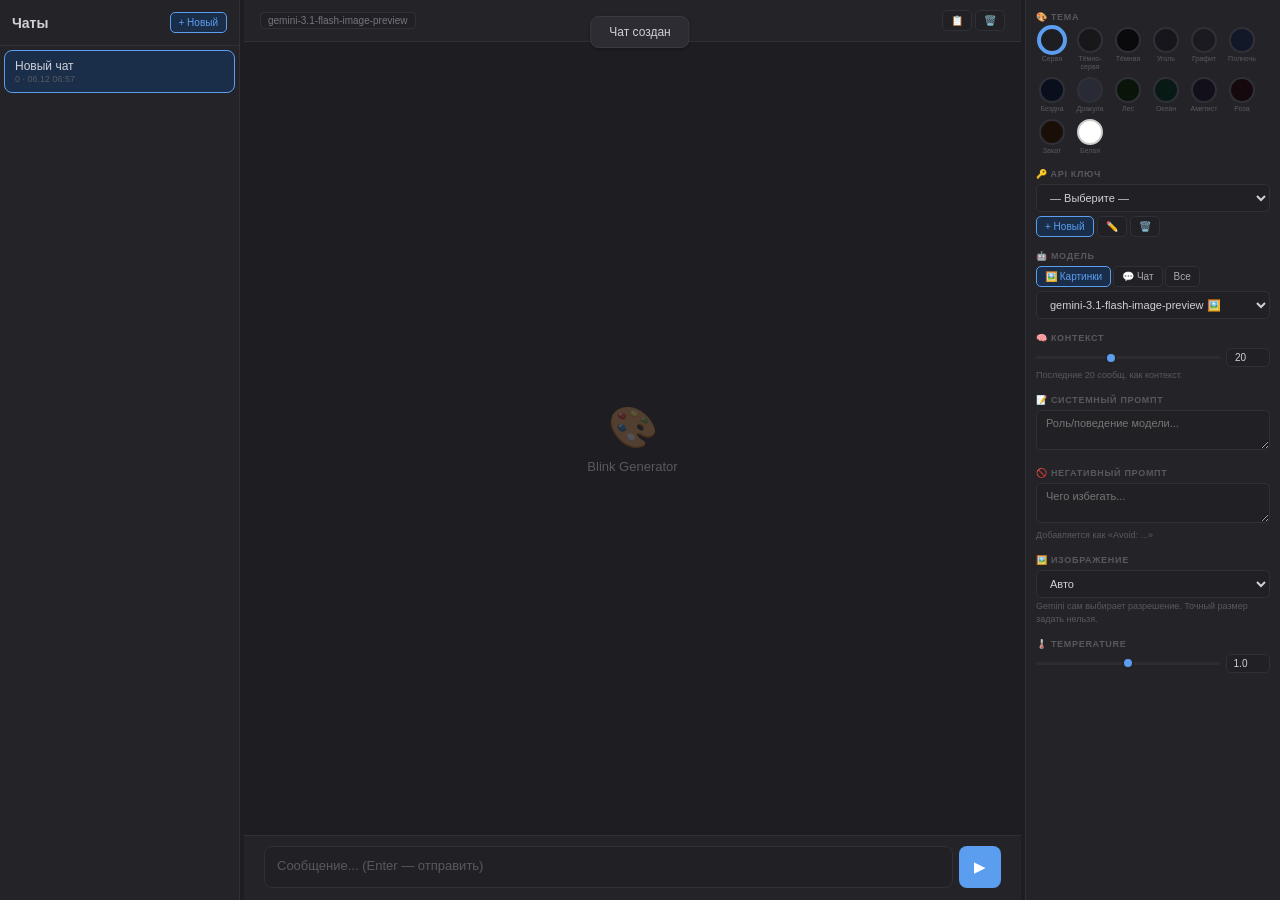
==== blink_image_gen.html @ 5756be8f "add html and bat files" ====
<!DOCTYPE html>
<html lang="ru">

<head>
  <meta charset="UTF-8">
  <title>Blink Generator</title>
  <style>
    /* DEFAULT = Серая (приятная глазу, по умолчанию) */
    :root {
      --bg: #1e1e22;
      --bg1: #242428;
      --bg2: #212125;
      --bg3: #2c2c32;
      --bg4: #38383f;
      --border: #303038;
      --border-l: #3a3a44;
      --text: #d0d0d6;
      --text2: #a8a8b2;
      --text3: #747480;
      --text4: #58585f;
      --accent: #5b9ef0;
      --accent2: #4088e0;
      --accent-d: #1a2e4a;
      --green: #4abe6a;
      --green-d: #142e1e;
      --red: #e85454;
      --red-d: #361212;
      --yellow: #d4a824;
      --yellow-d: #30260c;
      --purple: #9878d0;
      --purple-d: #241838;
      --r: 8px;
      --rl: 12px;
      --sh: 0 1px 3px rgba(0, 0, 0, .3);
    }

    /* Белая */
    [data-theme="white"] {
      --bg: #fff;
      --bg1: #fff;
      --bg2: #fafafa;
      --bg3: #f0f0f0;
      --bg4: #e4e4e4;
      --border: #e8e8e8;
      --border-l: #ddd;
      --text: #111;
      --text2: #333;
      --text3: #777;
      --text4: #aaa;
      --accent: #2563eb;
      --accent2: #1d4ed8;
      --accent-d: #dbeafe;
      --green: #16a34a;
      --green-d: #dcfce7;
      --red: #dc2626;
      --red-d: #fee2e2;
      --yellow: #ca8a04;
      --yellow-d: #fefce8;
      --purple: #7c3aed;
      --purple-d: #f3e8ff;
      --sh: 0 1px 3px rgba(0, 0, 0, .04)
    }

    /* Тёмно-серая */
    [data-theme="dgray"] {
      --bg: #0a0a0b;
      --bg1: #111113;
      --bg2: #18181b;
      --bg3: #222226;
      --bg4: #2c2c32;
      --border: #2a2a30;
      --border-l: #353540;
      --text: #e4e4e7;
      --text2: #b0b0b8;
      --text3: #77778a;
      --text4: #55556a;
      --accent: #3b82f6;
      --accent2: #2563eb;
      --accent-d: #1e3a5f;
      --green: #22c55e;
      --green-d: #14532d;
      --red: #ef4444;
      --red-d: #450a0a;
      --yellow: #eab308;
      --yellow-d: #422006;
      --purple: #a855f7;
      --purple-d: #3b0764;
      --sh: 0 1px 4px rgba(0, 0, 0, .3)
    }

    /* Тёмная */
    [data-theme="dark"] {
      --bg: #050506;
      --bg1: #0a0a0c;
      --bg2: #0f0f12;
      --bg3: #161619;
      --bg4: #1e1e22;
      --border: #1a1a20;
      --border-l: #252530;
      --text: #d4d4d8;
      --text2: #a0a0aa;
      --text3: #6a6a78;
      --text4: #4a4a58;
      --accent: #3b82f6;
      --accent2: #2563eb;
      --accent-d: #172e50;
      --green: #22c55e;
      --green-d: #0f3d20;
      --red: #ef4444;
      --red-d: #3a0808;
      --yellow: #eab308;
      --yellow-d: #352004;
      --purple: #a855f7;
      --purple-d: #2e0a5a;
      --sh: 0 1px 4px rgba(0, 0, 0, .5)
    }

    /* Полночь */
    [data-theme="midnight"] {
      --bg: #070b14;
      --bg1: #0c1120;
      --bg2: #111827;
      --bg3: #1e283a;
      --bg4: #2a3a50;
      --border: #1e2d4a;
      --border-l: #2a3d5a;
      --text: #e2e8f0;
      --text2: #94a3b8;
      --text3: #64748b;
      --text4: #475569;
      --accent: #6366f1;
      --accent2: #4f46e5;
      --accent-d: #1e1b4b;
      --green: #34d399;
      --green-d: #064e3b;
      --red: #f87171;
      --red-d: #450a0a;
      --yellow: #fbbf24;
      --yellow-d: #422006;
      --purple: #a78bfa;
      --purple-d: #2e1065;
      --sh: 0 1px 4px rgba(0, 0, 0, .4)
    }

    /* Бездна */
    [data-theme="abyss"] {
      --bg: #03050a;
      --bg1: #060a14;
      --bg2: #0a0f1e;
      --bg3: #14203a;
      --bg4: #1e3050;
      --border: #152040;
      --border-l: #1e3060;
      --text: #c8d6e5;
      --text2: #8395a7;
      --text3: #576574;
      --text4: #3a4a5c;
      --accent: #0abde3;
      --accent2: #0984b0;
      --accent-d: #0a2940;
      --green: #00d2d3;
      --green-d: #0a2940;
      --red: #ff6b6b;
      --red-d: #3a0a0a;
      --yellow: #feca57;
      --yellow-d: #3a2a06;
      --purple: #48dbfb;
      --purple-d: #0a2030;
      --sh: 0 1px 4px rgba(0, 0, 0, .5)
    }

    /* Дракула */
    [data-theme="dracula"] {
      --bg: #181a26;
      --bg1: #21222c;
      --bg2: #282a36;
      --bg3: #333548;
      --bg4: #44475a;
      --border: #383a4a;
      --border-l: #44475a;
      --text: #f8f8f2;
      --text2: #ccc;
      --text3: #888;
      --text4: #6272a4;
      --accent: #bd93f9;
      --accent2: #a070e0;
      --accent-d: #2a1a4a;
      --green: #50fa7b;
      --green-d: #0a3a1a;
      --red: #ff5555;
      --red-d: #3a0a0a;
      --yellow: #f1fa8c;
      --yellow-d: #3a3a06;
      --purple: #ff79c6;
      --purple-d: #3a0a2a;
      --sh: 0 1px 4px rgba(0, 0, 0, .4)
    }

    /* Уголь */
    [data-theme="coal"] {
      --bg: #101014;
      --bg1: #16161c;
      --bg2: #1c1c24;
      --bg3: #26262f;
      --bg4: #32323e;
      --border: #242430;
      --border-l: #30303e;
      --text: #ddd;
      --text2: #aaa;
      --text3: #777;
      --text4: #555;
      --accent: #60a5fa;
      --accent2: #3b82f6;
      --accent-d: #1a2e50;
      --green: #34d399;
      --green-d: #0a3020;
      --red: #f87171;
      --red-d: #3a0a0a;
      --yellow: #fbbf24;
      --yellow-d: #3a2a06;
      --purple: #c084fc;
      --purple-d: #2a1040;
      --sh: 0 1px 4px rgba(0, 0, 0, .35)
    }

    /* Графит */
    [data-theme="graphite"] {
      --bg: #141418;
      --bg1: #1a1a20;
      --bg2: #222228;
      --bg3: #2c2c34;
      --bg4: #383842;
      --border: #2a2a32;
      --border-l: #363640;
      --text: #e0e0e0;
      --text2: #b0b0b0;
      --text3: #808080;
      --text4: #5a5a5a;
      --accent: #f97316;
      --accent2: #ea580c;
      --accent-d: #3a1a08;
      --green: #22c55e;
      --green-d: #143020;
      --red: #ef4444;
      --red-d: #3a0a0a;
      --yellow: #eab308;
      --yellow-d: #352008;
      --purple: #a855f7;
      --purple-d: #2a1050;
      --sh: 0 1px 4px rgba(0, 0, 0, .35)
    }

    /* Лес */
    [data-theme="forest"] {
      --bg: #060d06;
      --bg1: #0a150a;
      --bg2: #111f11;
      --bg3: #1e351e;
      --bg4: #2a4a2a;
      --border: #1a3a1a;
      --border-l: #2a4a2a;
      --text: #d1fae5;
      --text2: #86efac;
      --text3: #4ade80;
      --text4: #22633a;
      --accent: #22c55e;
      --accent2: #16a34a;
      --accent-d: #052e16;
      --green: #4ade80;
      --green-d: #052e16;
      --red: #fca5a5;
      --red-d: #450a0a;
      --yellow: #fde047;
      --yellow-d: #422006;
      --purple: #86efac;
      --purple-d: #052e16;
      --sh: 0 1px 4px rgba(0, 0, 0, .4)
    }

    /* Роза */
    [data-theme="rose"] {
      --bg: #0d0608;
      --bg1: #15090d;
      --bg2: #1f1015;
      --bg3: #351a28;
      --bg4: #4a2438;
      --border: #3a1a28;
      --border-l: #4a2a38;
      --text: #fce7f3;
      --text2: #f9a8d4;
      --text3: #ec4899;
      --text4: #7a2050;
      --accent: #f43f5e;
      --accent2: #e11d48;
      --accent-d: #4c0519;
      --green: #fb7185;
      --green-d: #4c0519;
      --red: #fca5a5;
      --red-d: #450a0a;
      --yellow: #fde047;
      --yellow-d: #422006;
      --purple: #fda4af;
      --purple-d: #4c0519;
      --sh: 0 1px 4px rgba(0, 0, 0, .4)
    }

    /* Закат */
    [data-theme="sunset"] {
      --bg: #0f0805;
      --bg1: #1a0f08;
      --bg2: #241710;
      --bg3: #3a2518;
      --bg4: #503520;
      --border: #3a2018;
      --border-l: #4a3028;
      --text: #fed7aa;
      --text2: #fdba74;
      --text3: #fb923c;
      --text4: #7c3006;
      --accent: #f97316;
      --accent2: #ea580c;
      --accent-d: #431407;
      --green: #fb923c;
      --green-d: #431407;
      --red: #fca5a5;
      --red-d: #450a0a;
      --yellow: #fde047;
      --yellow-d: #422006;
      --purple: #fdba74;
      --purple-d: #431407;
      --sh: 0 1px 4px rgba(0, 0, 0, .4)
    }

    /* Океан */
    [data-theme="ocean"] {
      --bg: #04100e;
      --bg1: #081a16;
      --bg2: #0e2420;
      --bg3: #18382e;
      --bg4: #224a3e;
      --border: #1a3a2e;
      --border-l: #2a4a3e;
      --text: #ccfbf1;
      --text2: #5eead4;
      --text3: #2dd4bf;
      --text4: #156a5a;
      --accent: #14b8a6;
      --accent2: #0d9488;
      --accent-d: #052e28;
      --green: #2dd4bf;
      --green-d: #052e28;
      --red: #fca5a5;
      --red-d: #450a0a;
      --yellow: #fde047;
      --yellow-d: #422006;
      --purple: #5eead4;
      --purple-d: #052e28;
      --sh: 0 1px 4px rgba(0, 0, 0, .4)
    }

    /* Аметист */
    [data-theme="amethyst"] {
      --bg: #0c0812;
      --bg1: #120e1a;
      --bg2: #1a1424;
      --bg3: #281e38;
      --bg4: #362a4a;
      --border: #241a36;
      --border-l: #342a46;
      --text: #ede9fe;
      --text2: #c4b5fd;
      --text3: #a78bfa;
      --text4: #5a3d8a;
      --accent: #8b5cf6;
      --accent2: #7c3aed;
      --accent-d: #1e0a40;
      --green: #a78bfa;
      --green-d: #1e0a40;
      --red: #fca5a5;
      --red-d: #450a0a;
      --yellow: #fde047;
      --yellow-d: #422006;
      --purple: #c084fc;
      --purple-d: #2a1050;
      --sh: 0 1px 4px rgba(0, 0, 0, .4)
    }

    * {
      box-sizing: border-box;
      margin: 0;
      padding: 0
    }

    body {
      font-family: 'Segoe UI', -apple-system, sans-serif;
      background: var(--bg);
      color: var(--text);
      height: 100vh;
      overflow: hidden;
      transition: background .3s, color .3s
    }

    ::-webkit-scrollbar {
      width: 5px
    }

    ::-webkit-scrollbar-track {
      background: transparent
    }

    ::-webkit-scrollbar-thumb {
      background: var(--bg4);
      border-radius: 3px
    }

    .layout {
      display: flex;
      height: 100vh
    }

    .lp {
      width: 240px;
      min-width: 160px;
      max-width: 400px;
      background: var(--bg1);
      border-right: 1px solid var(--border);
      display: flex;
      flex-direction: column;
      transition: background .3s
    }

    .rp {
      width: 255px;
      min-width: 180px;
      max-width: 400px;
      background: var(--bg1);
      border-left: 1px solid var(--border);
      display: flex;
      flex-direction: column;
      overflow: hidden;
      transition: background .3s
    }

    .rz {
      width: 4px;
      cursor: col-resize;
      background: transparent;
      transition: background .2s;
      flex-shrink: 0;
      z-index: 10
    }

    .rz:hover,
    .rz.act {
      background: var(--accent)
    }

    .lp-h {
      padding: 12px;
      border-bottom: 1px solid var(--border);
      display: flex;
      align-items: center;
      justify-content: space-between
    }

    .lp-h h2 {
      font-size: 14px;
      font-weight: 600
    }

    .cl {
      flex: 1;
      overflow-y: auto;
      padding: 4px
    }

    .ci {
      padding: 8px 10px;
      border-radius: var(--r);
      cursor: pointer;
      margin-bottom: 1px;
      display: flex;
      align-items: center;
      justify-content: space-between;
      gap: 4px;
      border: 1px solid transparent;
      transition: all .12s
    }

    .ci:hover {
      background: var(--bg3)
    }

    .ci.act {
      background: var(--accent-d);
      border-color: var(--accent)
    }

    .ci-i {
      flex: 1;
      min-width: 0
    }

    .ci-n {
      font-size: 12px;
      white-space: nowrap;
      overflow: hidden;
      text-overflow: ellipsis
    }

    .ci-m {
      font-size: 9px;
      color: var(--text4);
      margin-top: 1px
    }

    .ci-a {
      display: flex;
      gap: 1px;
      opacity: 0;
      transition: opacity .12s
    }

    .ci:hover .ci-a {
      opacity: 1
    }

    .cib {
      background: none;
      border: none;
      color: var(--text4);
      cursor: pointer;
      font-size: 11px;
      padding: 2px 3px;
      border-radius: 3px
    }

    .cib:hover {
      color: var(--text)
    }

    .cib.dng:hover {
      color: var(--red)
    }

    .ctr {
      flex: 1;
      display: flex;
      flex-direction: column;
      min-width: 0
    }

    .ch {
      padding: 8px 16px;
      border-bottom: 1px solid var(--border);
      background: var(--bg1);
      display: flex;
      align-items: center;
      justify-content: space-between;
      min-height: 42px;
      gap: 6px;
      transition: background .3s
    }

    .ch-l {
      display: flex;
      align-items: center;
      gap: 8px;
      min-width: 0
    }

    .bdg {
      font-size: 10px;
      color: var(--text3);
      background: var(--bg2);
      border: 1px solid var(--border);
      padding: 2px 7px;
      border-radius: 4px;
      white-space: nowrap;
      overflow: hidden;
      text-overflow: ellipsis;
      max-width: 180px
    }

    .cnt {
      font-size: 10px;
      color: var(--text4)
    }

    .mob {
      display: none;
      background: none;
      border: 1px solid var(--border);
      border-radius: 6px;
      color: var(--text3);
      padding: 3px 7px;
      cursor: pointer;
      font-size: 13px
    }

    .mob:hover {
      color: var(--text)
    }

    .msgs {
      flex: 1;
      overflow-y: auto;
      padding: 16px 20px;
      display: flex;
      flex-direction: column;
      gap: 10px;
      scroll-behavior: smooth
    }

    .empty {
      flex: 1;
      display: flex;
      flex-direction: column;
      align-items: center;
      justify-content: center;
      color: var(--text4);
      gap: 8px
    }

    .empty-i {
      font-size: 40px;
      opacity: .25
    }

    .empty-t {
      font-size: 13px
    }

    .m {
      border-radius: var(--rl);
      padding: 12px 14px;
      max-width: 88%;
      position: relative;
      animation: fi .2s;
      box-shadow: var(--sh)
    }

    @keyframes fi {
      from {
        opacity: 0;
        transform: translateY(4px)
      }

      to {
        opacity: 1
      }
    }

    .m-u {
      background: var(--accent-d);
      border: 1px solid color-mix(in srgb, var(--accent) 25%, transparent);
      align-self: flex-end
    }

    .m-b {
      background: var(--bg1);
      border: 1px solid var(--border);
      align-self: flex-start
    }

    .m-e {
      background: var(--red-d);
      border: 1px solid color-mix(in srgb, var(--red) 20%, transparent);
      align-self: flex-start
    }

    .mt {
      display: flex;
      align-items: center;
      justify-content: space-between;
      margin-bottom: 5px;
      gap: 6px
    }

    .ml {
      font-size: 10px;
      font-weight: 700;
      text-transform: uppercase;
      letter-spacing: .4px
    }

    .m-u .ml {
      color: var(--accent)
    }

    .m-b .ml {
      color: var(--green)
    }

    .m-e .ml {
      color: var(--red)
    }

    .mmtag {
      font-weight: 400;
      text-transform: none;
      letter-spacing: 0;
      color: var(--text4);
      font-size: 9px;
      margin-left: 4px
    }

    .mm {
      display: flex;
      align-items: center;
      gap: 3px
    }

    .mti {
      font-size: 9px;
      color: var(--text4)
    }

    .macts {
      display: flex;
      gap: 1px;
      opacity: 0;
      transition: opacity .12s
    }

    .m:hover .macts {
      opacity: 1
    }

    .ma {
      background: none;
      border: 1px solid transparent;
      border-radius: 4px;
      color: var(--text4);
      font-size: 10px;
      padding: 2px 4px;
      cursor: pointer;
      transition: all .1s;
      line-height: 1
    }

    .ma:hover {
      color: var(--text2);
      border-color: var(--border);
      background: var(--bg3)
    }

    .ma.dng:hover {
      color: var(--red);
      background: var(--red-d)
    }

    .mtx {
      font-size: 13px;
      line-height: 1.65;
      white-space: pre-wrap;
      word-break: break-word
    }

    .m-e .etx {
      color: var(--red);
      font-size: 12px;
      white-space: pre-wrap;
      word-break: break-word;
      opacity: .85
    }

    .m img.gi {
      max-width: 100%;
      border-radius: var(--r);
      border: 1px solid var(--border);
      margin-top: 6px;
      display: block;
      cursor: zoom-in;
      transition: border-color .15s
    }

    .m img.gi:hover {
      border-color: var(--accent)
    }

    .info {
      font-size: 9px;
      color: var(--text4);
      margin-top: 2px
    }

    .dlr {
      display: flex;
      gap: 3px;
      margin-top: 6px;
      flex-wrap: wrap
    }

    .rsn {
      background: var(--purple-d);
      border: 1px solid color-mix(in srgb, var(--purple) 20%, transparent);
      border-radius: 6px;
      padding: 7px 9px;
      margin-top: 6px
    }

    .rsn summary {
      color: var(--purple);
      font-size: 10px;
      cursor: pointer;
      font-weight: 500
    }

    .rsn .rtx {
      color: var(--text2);
      font-size: 10px;
      margin-top: 5px;
      white-space: pre-wrap;
      word-break: break-word;
      line-height: 1.5;
      max-height: 180px;
      overflow-y: auto
    }

    .usg {
      font-size: 9px;
      color: var(--text4);
      margin-top: 4px
    }

    .rwb {
      margin-top: 5px
    }

    .rwb summary {
      color: var(--text4);
      font-size: 9px;
      cursor: pointer
    }

    .rwb .rw {
      font-size: 9px;
      color: var(--text4);
      background: var(--bg);
      border: 1px solid var(--border);
      border-radius: 4px;
      padding: 5px;
      white-space: pre-wrap;
      word-break: break-all;
      max-height: 160px;
      overflow-y: auto;
      margin-top: 2px
    }

    .swn {
      display: inline-flex;
      align-items: center;
      gap: 3px;
      margin-top: 6px;
      background: var(--bg2);
      border: 1px solid var(--border);
      border-radius: 6px;
      padding: 3px 5px
    }

    .swn button {
      background: none;
      border: 1px solid var(--border);
      border-radius: 4px;
      color: var(--text3);
      font-size: 12px;
      padding: 1px 6px;
      cursor: pointer;
      line-height: 1.2
    }

    .swn button:hover {
      color: var(--text);
      background: var(--bg3)
    }

    .swn button:disabled {
      opacity: .25;
      cursor: default
    }

    .swn span {
      font-size: 10px;
      color: var(--text3);
      min-width: 28px;
      text-align: center
    }

    .gi-ind {
      color: var(--text4);
      font-size: 12px;
      padding: 10px;
      display: flex;
      align-items: center;
      gap: 6px
    }

    .cinp {
      border-top: 1px solid var(--border);
      padding: 10px 20px 12px;
      background: var(--bg1);
      transition: background .3s
    }

    .inr {
      display: flex;
      gap: 6px;
      align-items: flex-end
    }

    .inr textarea {
      flex: 1;
      background: var(--bg2);
      border: 1px solid var(--border);
      border-radius: var(--r);
      color: var(--text);
      font-size: 13px;
      padding: 9px 12px;
      outline: none;
      resize: none;
      min-height: 42px;
      max-height: 180px;
      font-family: inherit;
      line-height: 1.5;
      transition: border-color .2s
    }

    .inr textarea:focus {
      border-color: var(--accent)
    }

    .inr textarea::placeholder {
      color: var(--text4)
    }

    .sbtn {
      border: none;
      border-radius: var(--r);
      color: #fff;
      font-size: 15px;
      padding: 9px 13px;
      cursor: pointer;
      height: 42px;
      display: flex;
      align-items: center;
      justify-content: center;
      min-width: 42px;
      transition: background .15s
    }

    .sbtn.go {
      background: var(--accent)
    }

    .sbtn.go:hover {
      background: var(--accent2)
    }

    .sbtn.stp {
      background: var(--red)
    }

    .sbtn.stp:hover {
      background: #c62828
    }

    .sbtn:disabled {
      opacity: .3;
      cursor: default
    }

    .rps {
      flex: 1;
      overflow-y: auto;
      padding: 12px 10px;
      display: flex;
      flex-direction: column;
      gap: 14px
    }

    .ss {}

    .ss>.sl {
      font-size: 9px;
      font-weight: 700;
      color: var(--text4);
      text-transform: uppercase;
      letter-spacing: .7px;
      margin-bottom: 5px
    }

    .si,
    .ssel,
    .sta {
      width: 100%;
      background: var(--bg2);
      border: 1px solid var(--border);
      border-radius: 5px;
      color: var(--text);
      font-size: 11px;
      padding: 6px 9px;
      outline: none;
      font-family: inherit;
      transition: border-color .2s
    }

    .si:focus,
    .ssel:focus,
    .sta:focus {
      border-color: var(--accent)
    }

    .ssel {
      cursor: pointer
    }

    .sta {
      resize: vertical;
      min-height: 40px
    }

    .sr {
      display: flex;
      gap: 3px;
      align-items: center;
      margin-top: 4px
    }

    .sb {
      background: var(--bg2);
      border: 1px solid var(--border);
      border-radius: 5px;
      color: var(--text2);
      font-size: 10px;
      padding: 4px 8px;
      cursor: pointer;
      transition: all .12s;
      white-space: nowrap
    }

    .sb:hover {
      background: var(--bg3);
      color: var(--text)
    }

    .sba {
      background: var(--accent-d);
      border-color: var(--accent);
      color: var(--accent)
    }

    .sba:hover {
      opacity: .85
    }

    .sbd {
      color: var(--red)
    }

    .sbd:hover {
      background: var(--red-d)
    }

    .ke {
      background: var(--bg);
      border: 1px solid var(--border);
      border-radius: 5px;
      padding: 7px;
      margin-top: 5px
    }

    .ke .si {
      margin-bottom: 4px
    }

    .slr {
      display: flex;
      align-items: center;
      gap: 6px;
      margin-top: 3px
    }

    .slr input[type=range] {
      flex: 1;
      -webkit-appearance: none;
      height: 3px;
      background: var(--bg3);
      border-radius: 2px;
      outline: none
    }

    .slr input[type=range]::-webkit-slider-thumb {
      -webkit-appearance: none;
      width: 12px;
      height: 12px;
      background: var(--accent);
      border-radius: 50%;
      cursor: pointer;
      border: 2px solid var(--bg1)
    }

    .sli {
      width: 44px;
      font-size: 10px;
      text-align: center;
      padding: 3px 2px
    }

    .hn {
      font-size: 9px;
      color: var(--text4);
      margin-top: 2px;
      line-height: 1.35
    }

    .wb {
      font-size: 9px;
      color: var(--yellow);
      background: var(--yellow-d);
      border: 1px solid color-mix(in srgb, var(--yellow) 30%, transparent);
      border-radius: 4px;
      padding: 4px 7px;
      margin-top: 4px;
      line-height: 1.3
    }

    .thr {
      display: flex;
      flex-wrap: wrap;
      gap: 6px
    }

    .th-item {
      display: flex;
      flex-direction: column;
      align-items: center;
      width: 32px
    }

    .thp {
      width: 26px;
      height: 26px;
      border-radius: 50%;
      border: 2px solid var(--border);
      cursor: pointer;
      transition: all .15s
    }

    .thp:hover {
      transform: scale(1.15)
    }

    .thp.act {
      border-color: var(--accent);
      box-shadow: 0 0 0 2px var(--accent)
    }

    .thn {
      font-size: 7px;
      color: var(--text4);
      text-align: center;
      margin-top: 2px;
      line-height: 1.15;
      width: 100%;
      overflow: hidden
    }

    .spn {
      display: inline-block;
      width: 12px;
      height: 12px;
      border: 2px solid var(--border);
      border-top-color: var(--text3);
      border-radius: 50%;
      animation: sp .6s linear infinite
    }

    @keyframes sp {
      to {
        transform: rotate(360deg)
      }
    }

    .tst {
      position: fixed;
      top: 16px;
      left: 50%;
      transform: translateX(-50%) translateY(-8px);
      background: var(--bg3);
      color: var(--text);
      padding: 8px 18px;
      border-radius: var(--r);
      font-size: 12px;
      border: 1px solid var(--border-l);
      opacity: 0;
      transition: all .25s;
      pointer-events: none;
      z-index: 9999;
      box-shadow: var(--sh)
    }

    .tst.show {
      opacity: 1;
      transform: translateX(-50%) translateY(0)
    }

    .ov {
      display: none;
      position: fixed;
      inset: 0;
      background: rgba(0, 0, 0, .95);
      z-index: 1000;
      justify-content: center;
      align-items: center;
      cursor: zoom-out;
      padding: 16px
    }

    .ov.act {
      display: flex
    }

    .ov img {
      max-width: 95%;
      max-height: 95%;
      border-radius: 6px;
      object-fit: contain
    }

    .ubar {
      position: fixed;
      top: 60px;
      left: 50%;
      transform: translateX(-50%);
      background: var(--bg3);
      border: 1px solid var(--border-l);
      color: var(--text);
      padding: 8px 16px;
      border-radius: var(--r);
      font-size: 12px;
      display: flex;
      align-items: center;
      gap: 10px;
      z-index: 900;
      box-shadow: 0 4px 16px rgba(0, 0, 0, .15);
      animation: fi .2s
    }

    .ubar button {
      background: var(--accent);
      border: none;
      border-radius: 5px;
      color: #fff;
      padding: 4px 12px;
      cursor: pointer;
      font-size: 11px
    }

    .ubar .ubx {
      background: none;
      border: none;
      color: var(--text3);
      cursor: pointer;
      font-size: 14px;
      padding: 2px 4px
    }

    .pbd {
      display: none;
      position: fixed;
      inset: 0;
      background: rgba(0, 0, 0, .5);
      z-index: 99
    }

    .pbd.show {
      display: block
    }

    @media(max-width:950px) {

      .lp,
      .rp {
        position: fixed;
        top: 0;
        bottom: 0;
        z-index: 100;
        transition: transform .22s
      }

      .lp {
        left: 0;
        transform: translateX(-100%)
      }

      .lp.open {
        transform: translateX(0)
      }

      .rp {
        right: 0;
        transform: translateX(100%)
      }

      .rp.open {
        transform: translateX(0)
      }

      .mob {
        display: block
      }

      .rz {
        display: none
      }
    }
  </style>
</head>

<body>
  <div class="layout" id="layout">
    <div class="lp" id="lp">
      <div class="lp-h">
        <h2>Чаты</h2><button class="sb sba" onclick="newChat()">+ Новый</button>
      </div>
      <div class="cl" id="cl"></div>
    </div>
    <div class="rz" id="resL"></div>
    <div class="ctr">
      <div class="ch">
        <div class="ch-l"><button class="mob" onclick="togL()">☰</button><span class="bdg" id="hM">—</span><span
            class="cnt" id="hC"></span></div>
        <div style="display:flex;gap:3px"><button class="sb" onclick="expChat()" title="Экспорт">📋</button><button
            class="sb sbd" onclick="clrChat()" title="Очистить">🗑️</button><button class="mob"
            onclick="togR()">⚙️</button></div>
      </div>
      <div class="msgs" id="msgs">
        <div class="empty" id="emS">
          <div class="empty-i">🎨</div>
          <div class="empty-t">Blink Generator</div>
        </div>
      </div>
      <div class="cinp">
        <div class="inr"><textarea id="pr" placeholder="Сообщение... (Enter — отправить)" rows="1"></textarea><button
            class="sbtn go" id="sBtn" onclick="onSend()">▶</button></div>
      </div>
    </div>
    <div class="rz" id="resR"></div>
    <div class="rp" id="rp">
      <div class="rps">
        <div class="ss">
          <div class="sl">🎨 Тема</div>
          <div class="thr" id="thR"></div>
        </div>
        <div class="ss">
          <div class="sl">🔑 API Ключ</div><select class="ssel" id="kS" onchange="onKS()">
            <option value="">— Выберите —</option>
          </select>
          <div class="sr"><button class="sb sba" onclick="newKE()">+ Новый</button><button class="sb"
              onclick="edK()">✏️</button><button class="sb sbd" onclick="delK()">🗑️</button></div>
          <div id="kE" style="display:none" class="ke"><input class="si" type="text" id="kN"
              placeholder="Название" /><input class="si" type="password" id="kV" placeholder="API ключ" />
            <div class="sr" style="justify-content:flex-end"><button class="sb" onclick="togKV()">👁️</button><button
                class="sb" onclick="canKE()">✕</button><button class="sb sba" onclick="savK()" id="kSB">OK</button>
            </div>
          </div>
        </div>
        <div class="ss">
          <div class="sl">🤖 Модель</div>
          <div style="display:flex;gap:2px;margin-bottom:4px;flex-wrap:wrap" id="mC"></div><select class="ssel" id="mS"
            onchange="onMS()"></select>
          <div class="wb" id="mW" style="display:none"></div>
        </div>
        <div class="ss">
          <div class="sl">🧠 Контекст</div>
          <div class="slr"><input type="range" id="cR" min="0" max="50" value="20" oninput="onCR()"><input
              class="si sli" type="number" id="cI" value="20" min="0" max="999" oninput="onCI()"></div>
          <div class="hn" id="cH">Последние 20 сообщений.</div>
        </div>
        <div class="ss">
          <div class="sl">📝 Системный промпт</div><textarea class="sta" id="sP" placeholder="Роль/поведение модели..."
            rows="2" oninput="svD()"></textarea>
        </div>
        <div class="ss">
          <div class="sl">🚫 Негативный промпт</div><textarea class="sta" id="nP" placeholder="Чего избегать..."
            rows="2" oninput="svD()"></textarea>
          <div class="hn">Добавляется как «Avoid: ...»</div>
        </div>
        <div class="ss" id="iSS">
          <div class="sl">🖼️ Изображение</div><select class="ssel" id="aR" onchange="svD()">
            <option value="">Авто</option>
            <option value="1:1">1:1 Квадрат</option>
            <option value="16:9">16:9 Широкий</option>
            <option value="9:16">9:16 Портрет</option>
            <option value="4:3">4:3</option>
            <option value="3:4">3:4</option>
          </select>
          <div class="hn">Gemini сам выбирает разрешение. Точный размер задать нельзя.</div>
        </div>
        <div class="ss">
          <div class="sl">🌡️ Temperature</div>
          <div class="slr"><input type="range" id="tR" min="0" max="200" value="100" oninput="onTR()"><input
              class="si sli" type="number" id="tI" value="1.0" min="0" max="2" step="0.1" oninput="onTI()"></div>
        </div>
      </div>
    </div>
  </div>
  <div class="pbd" id="pbd" onclick="clP()"></div>
  <div class="ov" id="ov" onclick="clOv()"><img id="ovI" src="" /></div>
  <div class="tst" id="tst"></div>
  <div id="uC"></div>

  <script>
    const DB = 'BlinkDB2'; let idb = null;
    function odb() { return new Promise((r, j) => { const q = indexedDB.open(DB, 1); q.onupgradeneeded = e => e.target.result.createObjectStore('img'); q.onsuccess = e => { idb = e.target.result; r() }; q.onerror = j }) }
    function iput(k, v) { return new Promise(r => { const t = idb.transaction('img', 'readwrite'); t.objectStore('img').put(v, k); t.oncomplete = r }) }
    function iget(k) { return new Promise(r => { const t = idb.transaction('img', 'readonly'); const q = t.objectStore('img').get(k); q.onsuccess = () => r(q.result) }) }
    function ik() { return 'i' + Date.now() + '_' + Math.random().toString(36).slice(2, 6) }
    async function sImg(d) { const k = ik(); await iput(k, d); return k }
    async function lImg(k) { if (!k) return null; if (k.startsWith('data:') || k.startsWith('http')) return k; return await iget(k) }

    const AM = ['google/gemini-2.5-flash-image', 'google/gemini-3-pro-image', 'google/gemini-3.1-flash-image-preview', 'google/gemini-2.0-flash', 'google/gemini-2.0-flash-lite', 'google/gemini-2.5-flash', 'google/gemini-2.5-flash-lite', 'google/gemini-2.5-pro', 'google/gemini-3-flash', 'google/gemini-3-pro-preview', 'google/gemini-3.1-flash-lite-preview', 'google/gemini-3.1-pro-preview', 'anthropic/claude-3-haiku', 'anthropic/claude-3-opus', 'anthropic/claude-3.5-haiku', 'anthropic/claude-3.5-sonnet', 'anthropic/claude-3.5-sonnet-20240620', 'anthropic/claude-3.7-sonnet', 'anthropic/claude-haiku-4.5', 'anthropic/claude-opus-4', 'anthropic/claude-opus-4.1', 'anthropic/claude-opus-4.5', 'anthropic/claude-opus-4.6', 'anthropic/claude-sonnet-4', 'anthropic/claude-sonnet-4.5', 'anthropic/claude-sonnet-4.6', 'openai/gpt-3.5-turbo', 'openai/gpt-4-turbo', 'openai/gpt-4.1', 'openai/gpt-4.1-mini', 'openai/gpt-4.1-nano', 'openai/gpt-4o', 'openai/gpt-4o-mini', 'openai/gpt-5', 'openai/gpt-5-chat', 'openai/gpt-5-mini', 'openai/gpt-5-nano', 'openai/gpt-5-pro', 'openai/gpt-5.1-instant', 'openai/gpt-5.1-thinking', 'openai/gpt-5.2', 'openai/gpt-5.2-chat', 'openai/gpt-5.2-pro', 'openai/gpt-5.3-chat', 'openai/gpt-5.4', 'openai/gpt-5.4-mini', 'openai/gpt-5.4-nano', 'openai/gpt-5.4-pro', 'openai/o1', 'openai/o3', 'openai/o3-mini', 'openai/o3-pro', 'openai/o4-mini', 'deepseek/deepseek-r1', 'deepseek/deepseek-v3', 'deepseek/deepseek-v3.1', 'deepseek/deepseek-v3.1-terminus', 'deepseek/deepseek-v3.2', 'deepseek/deepseek-v3.2-thinking', 'xai/grok-2-vision', 'xai/grok-3', 'xai/grok-3-fast', 'xai/grok-3-mini', 'xai/grok-3-mini-fast', 'xai/grok-4', 'xai/grok-4-fast-non-reasoning', 'xai/grok-4-fast-reasoning', 'xai/grok-4.1-fast-non-reasoning', 'xai/grok-4.1-fast-reasoning', 'meta/llama-3.1-70b', 'meta/llama-3.1-8b', 'meta/llama-3.2-11b', 'meta/llama-3.2-1b', 'meta/llama-3.2-3b', 'meta/llama-3.2-90b', 'meta/llama-3.3-70b', 'meta/llama-4-maverick', 'meta/llama-4-scout', 'alibaba/qwen-3-14b', 'alibaba/qwen-3-235b', 'alibaba/qwen-3-30b', 'alibaba/qwen-3-32b', 'alibaba/qwen3-235b-a22b-thinking', 'alibaba/qwen3-coder', 'alibaba/qwen3-coder-30b-a3b', 'alibaba/qwen3-coder-next', 'alibaba/qwen3-coder-plus', 'alibaba/qwen3-max', 'alibaba/qwen3-max-preview', 'alibaba/qwen3-max-thinking', 'alibaba/qwen3-vl-instruct', 'alibaba/qwen3-vl-thinking', 'alibaba/qwen3.5-flash', 'alibaba/qwen3.5-plus', 'mistral/codestral', 'mistral/devstral-2', 'mistral/devstral-small', 'mistral/devstral-small-2', 'mistral/magistral-medium', 'mistral/magistral-small', 'mistral/ministral-14b', 'mistral/ministral-3b', 'mistral/ministral-8b', 'mistral/mistral-large-3', 'mistral/mistral-medium', 'mistral/mistral-nemo', 'mistral/mistral-small', 'mistral/mixtral-8x22b-instruct', 'mistral/pixtral-12b', 'mistral/pixtral-large', 'moonshotai/kimi-k2', 'moonshotai/kimi-k2-0905', 'moonshotai/kimi-k2-thinking', 'moonshotai/kimi-k2-thinking-turbo', 'moonshotai/kimi-k2-turbo', 'moonshotai/kimi-k2.5', 'amazon/nova-2-lite', 'amazon/nova-lite', 'amazon/nova-micro', 'amazon/nova-pro', 'arcee-ai/trinity-large-preview', 'arcee-ai/trinity-mini', 'cohere/command-a', 'inception/mercury-2', 'inception/mercury-coder-small', 'kwaipilot/kat-coder-pro-v1', 'kwaipilot/kat-coder-pro-v2', 'meituan/longcat-flash-chat', 'meituan/longcat-flash-thinking', 'meituan/longcat-flash-thinking-2601', 'minimax/minimax-m2', 'minimax/minimax-m2.1', 'minimax/minimax-m2.1-lightning', 'minimax/minimax-m2.5', 'minimax/minimax-m2.5-highspeed', 'minimax/minimax-m2.7', 'minimax/minimax-m2.7-highspeed', 'morph/morph-v3-fast', 'morph/morph-v3-large', 'nvidia/nemotron-3-nano-30b-a3b', 'nvidia/nemotron-3-super-120b-a12b', 'nvidia/nemotron-nano-12b-v2-vl', 'nvidia/nemotron-nano-9b-v2', 'perplexity/sonar', 'perplexity/sonar-pro', 'perplexity/sonar-reasoning-pro', 'prime-intellect/intellect-3', 'xiaomi/mimo-v2-flash', 'xiaomi/mimo-v2-pro', 'zai/glm-4.5', 'zai/glm-4.5-air', 'zai/glm-4.5v', 'zai/glm-4.6', 'zai/glm-4.6v', 'zai/glm-4.6v-flash', 'zai/glm-4.7', 'zai/glm-4.7-flash', 'zai/glm-4.7-flashx', 'zai/glm-5', 'zai/glm-5-turbo'];
    const IM = new Set(['google/gemini-2.5-flash-image', 'google/gemini-3-pro-image', 'google/gemini-3.1-flash-image-preview']);
    let mF = 'image';
    function rM() { const c = document.getElementById('mC'); c.innerHTML = '';[{ id: 'image', l: '🖼️ Картинки' }, { id: 'chat', l: '💬 Чат' }, { id: 'all', l: 'Все' }].forEach(f => { const b = document.createElement('button'); b.className = 'sb' + (mF === f.id ? ' sba' : ''); b.textContent = f.l; b.onclick = () => { mF = f.id; rM() }; c.appendChild(b) }); const s = document.getElementById('mS'), p = s.value || ls('model') || 'google/gemini-3.1-flash-image-preview'; s.innerHTML = ''; const li = mF === 'all' ? AM : AM.filter(m => mF === 'image' ? IM.has(m) : !IM.has(m)); const g = new Map(); li.forEach(m => { const v = m.split('/')[0]; if (!g.has(v)) g.set(v, []); g.get(v).push(m) }); for (const [v, ms] of g) { const og = document.createElement('optgroup'); og.label = v[0].toUpperCase() + v.slice(1); ms.forEach(m => { const o = document.createElement('option'); o.value = m; o.textContent = m.split('/')[1] + (IM.has(m) ? ' 🖼️' : ''); og.appendChild(o) }); s.appendChild(og) }; if ([...s.options].some(o => o.value === p)) s.value = p; onMS() }
    function onMS() { const m = document.getElementById('mS').value; ss('model', m); document.getElementById('hM').textContent = m ? m.split('/')[1] : '—'; const w = document.getElementById('mW'); if (m && !IM.has(m)) { w.textContent = 'ℹ️ Текстовая модель — не генерирует картинки.'; w.style.display = 'block' } else w.style.display = 'none'; document.getElementById('iSS').style.display = IM.has(m) ? '' : 'none' }

    // ===== THEMES =====
    const TH = [
      { id: 'default', n: 'Серая', c: '#1e1e22' },
      { id: 'dgray', n: 'Тёмно-серая', c: '#18181b' },
      { id: 'dark', n: 'Тёмная', c: '#0a0a0c' },
      { id: 'coal', n: 'Уголь', c: '#16161c' },
      { id: 'graphite', n: 'Графит', c: '#1a1a20' },
      { id: 'midnight', n: 'Полночь', c: '#111827' },
      { id: 'abyss', n: 'Бездна', c: '#0a0f1e' },
      { id: 'dracula', n: 'Дракула', c: '#282a36' },
      { id: 'forest', n: 'Лес', c: '#0a150a' },
      { id: 'ocean', n: 'Океан', c: '#081a16' },
      { id: 'amethyst', n: 'Аметист', c: '#120e1a' },
      { id: 'rose', n: 'Роза', c: '#15090d' },
      { id: 'sunset', n: 'Закат', c: '#1a0f08' },
      { id: 'white', n: 'Белая', c: '#ffffff', ring: '#ccc' },
    ];
    function rTh() {
      const r = document.getElementById('thR'); r.innerHTML = '';
      const cur = ls('theme') || 'default';
      TH.forEach(t => {
        const w = document.createElement('div'); w.className = 'th-item';
        const d = document.createElement('div'); d.className = 'thp' + (cur === t.id ? ' act' : '');
        d.style.background = t.c; if (t.ring) d.style.borderColor = t.ring;
        d.title = t.n.replace('\n', ' ');
        d.onclick = () => { ss('theme', t.id); aTh(); rTh() };
        w.appendChild(d);
        const l = document.createElement('div'); l.className = 'thn'; l.textContent = t.n.replace('\n', ' ');
        w.appendChild(l); r.appendChild(w);
      });
    }
    function aTh() { const t = ls('theme') || 'default'; document.body.setAttribute('data-theme', t === 'default' ? '' : t) }

    function ls(k) { return localStorage.getItem('bg_' + k) } function ss(k, v) { localStorage.setItem('bg_' + k, v) }
    let _sd; function svD() { clearTimeout(_sd); _sd = setTimeout(svAll, 400) }
    function svAll() { ss('sP', document.getElementById('sP').value); ss('nP', document.getElementById('nP').value); ss('aR', document.getElementById('aR').value); ss('ctx', document.getElementById('cI').value); ss('tmp', document.getElementById('tI').value) }
    function ldAll() { document.getElementById('sP').value = ls('sP') || ''; document.getElementById('nP').value = ls('nP') || ''; document.getElementById('aR').value = ls('aR') || ''; const cx = parseInt(ls('ctx')) || 20; document.getElementById('cR').value = Math.min(cx, 50); document.getElementById('cI').value = cx; uCH(cx); const tp = parseFloat(ls('tmp')); if (!isNaN(tp)) { document.getElementById('tR').value = Math.round(tp * 100); document.getElementById('tI').value = tp.toFixed(1) } }
    function onCR() { const v = +document.getElementById('cR').value; document.getElementById('cI').value = v; uCH(v); svD() }
    function onCI() { let v = parseInt(document.getElementById('cI').value) || 0; if (v < 0) v = 0; document.getElementById('cR').value = Math.min(v, 50); uCH(v); svD() }
    function uCH(v) { document.getElementById('cH').textContent = v === 0 ? 'Без памяти — каждый запрос отдельно.' : 'Последние ' + v + ' сообщ. как контекст.' }
    function onTR() { document.getElementById('tI').value = (+document.getElementById('tR').value / 100).toFixed(1); svD() }
    function onTI() { let v = parseFloat(document.getElementById('tI').value); if (isNaN(v)) v = 1; v = Math.max(0, Math.min(2, v)); document.getElementById('tR').value = Math.round(v * 100); svD() }
    function gK() { try { return JSON.parse(localStorage.getItem('bg_keys') || '[]') } catch { return [] } } function sKS(k) { localStorage.setItem('bg_keys', JSON.stringify(k)) }
    function rKS() { const s = document.getElementById('kS'), ks = gK(), sv = ls('selK') || ''; s.innerHTML = '<option value="">— Выберите —</option>'; ks.forEach(k => { const o = document.createElement('option'); o.value = k.id; o.textContent = k.name || '—'; if (k.id === sv) o.selected = true; s.appendChild(o) }) }
    function onKS() { ss('selK', document.getElementById('kS').value) }
    function aKey() { const id = document.getElementById('kS').value; return (gK().find(k => k.id === id) || {}).key || '' }
    let eKI = ''; function newKE() { eKI = ''; document.getElementById('kN').value = ''; document.getElementById('kV').value = ''; document.getElementById('kV').type = 'password'; document.getElementById('kSB').textContent = 'OK'; document.getElementById('kE').style.display = 'block' }
    function canKE() { document.getElementById('kE').style.display = 'none'; eKI = '' }
    function savK() { const n = document.getElementById('kN').value.trim(), v = document.getElementById('kV').value.trim(); if (!v) { tst('Введите ключ'); return } let ks = gK(); if (eKI) { const i = ks.findIndex(k => k.id === eKI); if (i !== -1) { ks[i].name = n || 'Без имени'; ks[i].key = v } sKS(ks); rKS(); canKE(); tst('Обновлён') } else { const id = 'k' + Date.now() + Math.random().toString(36).slice(2, 5); ks.push({ id, name: n || 'Без имени', key: v }); sKS(ks); ss('selK', id); rKS(); canKE(); tst('Добавлен') } }
    function edK() { const id = document.getElementById('kS').value; if (!id) { tst('Выберите ключ'); return } const k = gK().find(x => x.id === id); if (!k) return; eKI = id; document.getElementById('kN').value = k.name; document.getElementById('kV').value = k.key; document.getElementById('kV').type = 'password'; document.getElementById('kSB').textContent = 'OK'; document.getElementById('kE').style.display = 'block' }
    function delK() { const id = document.getElementById('kS').value; if (!id) { tst('Выберите ключ'); return } if (!confirm('Удалить?')) return; sKS(gK().filter(k => k.id !== id)); ss('selK', ''); rKS(); canKE(); tst('Удалён') }
    function togKV() { const i = document.getElementById('kV'); i.type = i.type === 'password' ? 'text' : 'password' }
    function gC() { try { return JSON.parse(localStorage.getItem('bg_chats') || '[]') } catch { return [] } } function sC(c) { localStorage.setItem('bg_chats', JSON.stringify(c)) }
    let cur = null, mE = [], mc = 0;
    function newChat() { const id = 'c' + Date.now(), ch = { id, name: 'Новый чат', created: Date.now(), messages: [] }; const cs = gC(); cs.unshift(ch); sC(cs); swChat(id); tst('Чат создан') }
    function swChat(id) { savCur(); const cs = gC(); cur = cs.find(c => c.id === id) || null; if (!cur) { newChat(); return } ss('aCh', id); rCL(); rMsgs(); clP() }
    function savCur() { if (!cur) return; cur.messages = mE.map(m => ({ role: m.role, text: m.text, model: m.model || '', imageKeys: m.imageKeys || [], reasoning: m.reasoning || '', usage: m.usage || null, elapsed: m.elapsed || '', ts: m.ts || Date.now(), swipes: m.swipes || [], swipeIdx: m.swipeIdx || 0 })); const cs = gC(); const i = cs.findIndex(c => c.id === cur.id); if (i !== -1) cs[i] = cur; else cs.unshift(cur); sC(cs) }
    function delChat(id) { if (!confirm('Удалить чат?')) return; let cs = gC().filter(c => c.id !== id); sC(cs); if (cur && cur.id === id) { cur = null; mE = []; if (cs.length) swChat(cs[0].id); else newChat() } else rCL(); tst('Чат удалён') }
    function renChat(id) { const cs = gC(), ch = cs.find(c => c.id === id); if (!ch) return; const n = prompt('Название:', ch.name); if (n === null) return; ch.name = n.trim() || 'Чат'; if (cur && cur.id === id) cur.name = ch.name; sC(cs); rCL() }
    function rCL() { const l = document.getElementById('cl'), cs = gC(), aid = cur ? cur.id : ''; l.innerHTML = ''; if (!cs.length) { l.innerHTML = '<div style="color:var(--text4);font-size:11px;text-align:center;padding:20px">Нет чатов</div>'; return } cs.forEach(c => { const d = document.createElement('div'); d.className = 'ci' + (c.id === aid ? ' act' : ''); const dt = new Date(c.created); d.innerHTML = `<div class="ci-i" onclick="swChat('${c.id}')"><div class="ci-n">${E(c.name)}</div><div class="ci-m">${(c.messages || []).length} · ${dt.toLocaleDateString('ru', { day: '2-digit', month: '2-digit' })} ${dt.toLocaleTimeString('ru', { hour: '2-digit', minute: '2-digit' })}</div></div><div class="ci-a"><button class="cib" onclick="event.stopPropagation();renChat('${c.id}')">✏️</button><button class="cib dng" onclick="event.stopPropagation();delChat('${c.id}')">✕</button></div>`; l.appendChild(d) }) }
    async function rMsgs() { const b = document.getElementById('msgs'); b.innerHTML = ''; mE = []; mc = 0; if (!cur || !cur.messages.length) { b.innerHTML = '<div class="empty" id="emS"><div class="empty-i">🎨</div><div class="empty-t">Blink Generator</div></div>'; uH(); return } for (const m of cur.messages) { if (m.role === 'user') addU(m.text, m.ts, false); else if (m.role === 'assistant') await addB(m.model, m.imageKeys || [], m.text, m.reasoning, m.usage, m.elapsed, null, m.ts, false, m.swipes || [], m.swipeIdx || 0); else if (m.role === 'error') addE(m.model, m.text, null, m.ts, false) } uH(); scB() }
    function clrChat() { if (!cur || !mE.length) return; if (!confirm('Очистить?')) return; cur.messages = []; mE = []; savCur(); rMsgs(); tst('Очищен') }
    function uH() { document.getElementById('hC').textContent = mE.length ? mE.length + ' сообщ.' : '' }
    function T(ts) { const d = ts ? new Date(ts) : new Date(); return d.toLocaleTimeString('ru', { hour: '2-digit', minute: '2-digit', second: '2-digit' }) }
    let undoS = [], undoT = null; function pUndo(l, fn) { undoS = [{ l, fn }]; sUBar(l) } function sUBar(l) { clearTimeout(undoT); document.getElementById('uC').innerHTML = `<div class="ubar"><span>${E(l)}</span><button onclick="doUndo()">Отменить</button><button class="ubx" onclick="dUndo()">✕</button></div>`; undoT = setTimeout(dUndo, 8000) } function doUndo() { if (!undoS.length) return; undoS.pop().fn(); dUndo(); tst('Отменено') } function dUndo() { clearTimeout(undoT); document.getElementById('uC').innerHTML = ''; undoS = [] }
    function rmE() { const e = document.getElementById('emS'); if (e) e.remove() }
    function fLast(r) { for (let i = mE.length - 1; i >= 0; i--)if (mE[i].role === r) return mE[i].id; return null }
    function addU(text, ts, save = true) { rmE(); const b = document.getElementById('msgs'), id = 'm' + (++mc), d = document.createElement('div'); d.className = 'm m-u'; d.id = id; d.innerHTML = `<div class="mt"><span class="ml">Вы</span><div class="mm"><span class="mti">${T(ts)}</span><div class="macts" id="a_${id}"></div></div></div><div class="mtx">${E(text)}</div>`; b.appendChild(d); mE.push({ id, role: 'user', text, ts: ts || Date.now(), el: d, imageKeys: [], swipes: [], swipeIdx: 0 }); rActs(); if (save) { uH(); savCur() } scB() }
    async function addB(model, imageKeys, text, reasoning, usage, elapsed, rawData, ts, save = true, swipes = [], swipeIdx = 0) { rmE(); const b = document.getElementById('msgs'), id = 'm' + (++mc), d = document.createElement('div'); d.className = 'm m-b'; d.id = id; const lI = []; for (const k of (imageKeys || [])) { const s = await lImg(k); if (s) lI.push({ k, s }) } let h = `<div class="mt"><span class="ml">Ассистент<span class="mmtag">${E((model || '').split('/')[1] || '')}</span></span><div class="mm"><span class="mti">${T(ts)}</span><div class="macts" id="a_${id}"></div></div></div>`; if (reasoning) h += `<details class="rsn"><summary>🧠 Рассуждение</summary><div class="rtx">${E(reasoning)}</div></details>`; if (lI.length) { lI.forEach((im, i) => { h += `<img class="gi" src="${EA(im.s)}" alt="img" onclick="opOv(this.src)"/><div class="info" id="nf_${id}_${i}"></div>` }); h += '<div class="dlr">'; lI.forEach((im, i) => { h += `<button class="sb" style="font-size:10px;padding:3px 7px" data-src="${encodeURIComponent(im.s)}" onclick="dlI(this,${i})">⬇️${lI.length > 1 ? ' #' + (i + 1) : ' Скачать'}</button>` }); h += '</div>' } if (text) h += `<div class="mtx">${E(text)}</div>`; if (!lI.length && !text && !reasoning) h += `<div class="mtx" style="color:var(--text4)">Пустой ответ. Возможно цензура заблокировала содержимое. Попробуйте переформулировать промпт.</div>`; if (swipes && swipes.length > 1) h += `<div class="swn"><button onclick="swM('${id}',-1)"${swipeIdx <= 0 ? ' disabled' : ''}>◀</button><span>${swipeIdx + 1} / ${swipes.length}</span><button onclick="swM('${id}',1)"${swipeIdx >= swipes.length - 1 ? ' disabled' : ''}>▶</button></div>`; const up = []; if (usage) { if (usage.prompt_tokens != null) up.push('Запрос: ' + usage.prompt_tokens); if (usage.completion_tokens != null) up.push('Ответ: ' + usage.completion_tokens); if (usage.total_tokens != null) up.push('Всего: ' + usage.total_tokens + ' токенов') } if (elapsed) up.push('Время: ' + elapsed + 'с'); if (up.length) h += `<div class="usg">${up.join(' · ')}</div>`; if (rawData) h += `<details class="rwb"><summary>📄 Сырой ответ API</summary><div class="rw">${E(JSON.stringify(rawData, null, 2))}</div></details>`; d.innerHTML = h; b.appendChild(d); mE.push({ id, role: 'assistant', text, imageKeys: imageKeys || [], model, reasoning, usage, elapsed, ts: ts || Date.now(), el: d, swipes: swipes || [], swipeIdx: swipeIdx || 0 }); rActs(); if (save) { uH(); savCur() } lI.forEach((im, i) => { const img = new Image(); img.onload = function () { const el = document.getElementById(`nf_${id}_${i}`); if (!el) return; let nf = `${this.naturalWidth} × ${this.naturalHeight}`; if (im.s.startsWith('data:')) { const kb = Math.round(im.s.length * 3 / 4 / 1024); nf += ` · ${kb > 1024 ? (kb / 1024).toFixed(1) + ' МБ' : kb + ' КБ'}` } el.textContent = nf }; img.src = im.s }); scB() }
    function addE(model, errText, rawData, ts, save = true) { rmE(); const b = document.getElementById('msgs'), id = 'm' + (++mc), d = document.createElement('div'); d.className = 'm m-e'; d.id = id; let h = `<div class="mt"><span class="ml">Ошибка<span class="mmtag">${E((model || '').split('/')[1] || '')}</span></span><div class="mm"><span class="mti">${T(ts)}</span><div class="macts" id="a_${id}"></div></div></div><div class="etx">${E(errText)}</div>`; if (rawData) h += `<details class="rwb"><summary>📄 Ответ</summary><div class="rw">${E(JSON.stringify(rawData, null, 2))}</div></details>`; d.innerHTML = h; b.appendChild(d); mE.push({ id, role: 'error', text: errText, model, ts: ts || Date.now(), el: d, imageKeys: [], swipes: [], swipeIdx: 0 }); rActs(); if (save) { uH(); savCur() } scB() }
    function addLd() { const b = document.getElementById('msgs'), d = document.createElement('div'); d.className = 'gi-ind'; d.id = 'ldB'; d.innerHTML = '<span class="spn"></span> Генерирую... <span id="gTm" style="color:var(--text3)">0.0с</span>'; b.appendChild(d); scB(); stTm() }
    function rmLd() { spTm(); const e = document.getElementById('ldB'); if (e) e.remove() }
    let gTI = null, gT0 = 0; function stTm() { gT0 = Date.now(); gTI = setInterval(() => { const el = document.getElementById('gTm'); if (el) el.textContent = ((Date.now() - gT0) / 1000).toFixed(1) + 'с' }, 100) } function spTm() { clearInterval(gTI) }
    function rActs() { const lu = fLast('user'), lb = fLast('assistant') || fLast('error'); mE.forEach(m => { const a = document.getElementById('a_' + m.id); if (!a) return; let h = ''; if (m.role === 'user') { h += `<button class="ma" onclick="cpT('${m.id}')" title="Копировать">📋</button>`; if (m.id === lu) h += `<button class="ma" onclick="edM('${m.id}')" title="Редактировать">✏️</button>`; h += `<button class="ma dng" onclick="dlM('${m.id}')" title="Удалить">✕</button>` } else if (m.role === 'assistant') { if (m.id === lb) h += `<button class="ma" onclick="reM('${m.id}')" title="Перегенерировать">🔄</button>`; h += `<button class="ma" onclick="cpT('${m.id}')" title="Копировать">📋</button>`; h += `<button class="ma dng" onclick="dlM('${m.id}')" title="Удалить">✕</button>` } else { if (m.id === lb) h += `<button class="ma" onclick="reM('${m.id}')" title="Повторить">🔄</button>`; h += `<button class="ma dng" onclick="dlM('${m.id}')" title="Удалить">✕</button>` } a.innerHTML = h }) }
    function cpT(id) { const m = mE.find(x => x.id === id); if (!m || !m.text) { tst('Нет текста'); return } navigator.clipboard.writeText(m.text).then(() => tst('Скопировано')) }
    function dlM(id) { const i = mE.findIndex(x => x.id === id); if (i === -1) return; const en = mE[i], savH = en.el.outerHTML, savI = i; en.el.remove(); mE.splice(i, 1); rActs(); uH(); savCur(); pUndo('Сообщение удалено', () => { const b = document.getElementById('msgs'), tmp = document.createElement('template'); tmp.innerHTML = savH; const r = tmp.content.firstChild; const ref = mE[savI] ? mE[savI].el : null; if (ref) b.insertBefore(r, ref); else b.appendChild(r); en.el = r; mE.splice(savI, 0, en); rActs(); uH(); savCur() }) }
    function edM(id) { const i = mE.findIndex(x => x.id === id); if (i === -1) return; const en = mE[i]; if (en.role !== 'user') return; const prevPr = document.getElementById('pr').value, savH = en.el.outerHTML, savI = i; document.getElementById('pr').value = en.text; aR(document.getElementById('pr')); document.getElementById('pr').focus(); en.el.remove(); mE.splice(i, 1); rActs(); uH(); savCur(); pUndo('Сообщение в поле ввода', () => { document.getElementById('pr').value = prevPr; aR(document.getElementById('pr')); const b = document.getElementById('msgs'), tmp = document.createElement('template'); tmp.innerHTML = savH; const r = tmp.content.firstChild; const ref = mE[savI] ? mE[savI].el : null; if (ref) b.insertBefore(r, ref); else b.appendChild(r); en.el = r; mE.splice(savI, 0, en); rActs(); uH(); savCur() }) }
    function reM(id) { const key = aKey(), model = document.getElementById('mS').value; if (!key) { tst('Выберите API ключ'); return } if (!model) { tst('Выберите модель'); return } const i = mE.findIndex(x => x.id === id); if (i === -1) return; const en = mE[i]; let uT = ''; for (let j = i - 1; j >= 0; j--)if (mE[j].role === 'user') { uT = mE[j].text; break } if (!uT) { tst('Нет предыдущего сообщения'); return } const cS = en.swipes ? [...en.swipes] : []; if (en.role === 'assistant' && cS.length === 0) cS.push({ text: en.text, imageKeys: en.imageKeys || [], reasoning: en.reasoning || '', usage: en.usage, elapsed: en.elapsed }); const savH = en.el.outerHTML, savI = i; en.el.remove(); mE.splice(i, 1); rActs(); uH(); savCur(); pUndo('Перегенерация', () => { const b = document.getElementById('msgs'), tmp = document.createElement('template'); tmp.innerHTML = savH; const r = tmp.content.firstChild; const ref = mE[savI] ? mE[savI].el : null; if (ref) b.insertBefore(r, ref); else b.appendChild(r); en.el = r; mE.splice(savI, 0, en); rActs(); uH(); savCur() }); doGen(uT, false, cS) }
    async function swM(id, dir) { const i = mE.findIndex(x => x.id === id); if (i === -1) return; const m = mE[i]; if (!m.swipes || m.swipes.length <= 1) return; const ni = m.swipeIdx + dir; if (ni < 0 || ni >= m.swipes.length) return; m.swipeIdx = ni; const sw = m.swipes[ni]; m.text = sw.text; m.imageKeys = sw.imageKeys || []; m.reasoning = sw.reasoning || ''; m.usage = sw.usage; m.elapsed = sw.elapsed; m.el.remove(); mE.splice(i, 1); mc--; const after = mE.splice(i); await addB(m.model, m.imageKeys, m.text, m.reasoning, m.usage, m.elapsed, null, m.ts, false, m.swipes, m.swipeIdx); const b = document.getElementById('msgs'); after.forEach(a => b.appendChild(a.el)); mE.push(...after); rActs(); savCur() }
    function fI(data) { const imgs = new Set(), seen = new Set(); function add(s) { if (!s) return; const f = s.substring(0, 200); if (seen.has(f)) return; seen.add(f); imgs.add(s) } function w(o) { if (!o || typeof o !== 'object') return; if (Array.isArray(o)) { o.forEach(w); return } if (o.mime_type && typeof o.mime_type === 'string' && o.mime_type.startsWith('image/') && o.data) { add('data:' + o.mime_type + ';base64,' + o.data); return } if (o.b64_json && typeof o.b64_json === 'string') { add('data:image/png;base64,' + o.b64_json); return } if (o.url && typeof o.url === 'string') { const u = o.url; if (u.startsWith('data:image') || u.match(/\.(png|jpg|jpeg|webp|gif|svg)(\?.*)?$/i)) { add(u); return } } if (o.image_url && typeof o.image_url === 'object' && o.image_url.url) { add(o.image_url.url); return } for (const k of Object.keys(o)) w(o[k]) } w(data); return [...imgs] }
    function eC(data) { let t = '', r = ''; try { for (const c of (data.choices || [])) { const m = c.message || c.delta || {}; if (typeof m.content === 'string') t += m.content; else if (Array.isArray(m.content)) m.content.forEach(p => { if (p.type === 'text' && p.text) t += p.text }); if (m.reasoning_content) r += m.reasoning_content; if (m.reasoning) r += (typeof m.reasoning === 'string' ? m.reasoning : JSON.stringify(m.reasoning, null, 2)); if (m.thinking) r += (typeof m.thinking === 'string' ? m.thinking : JSON.stringify(m.thinking, null, 2)) } } catch { } return { text: t.trim(), reasoning: r.trim() } }
    function bMsgs(uT) { const ctx = parseInt(document.getElementById('cI').value) || 0, sys = document.getElementById('sP').value.trim(), neg = document.getElementById('nP').value.trim(), ar = document.getElementById('aR').value, mdl = document.getElementById('mS').value; let ft = uT; if (IM.has(mdl)) { const p = []; if (ar) p.push(`Aspect ratio: ${ar}.`); if (neg) p.push(`Avoid: ${neg}.`); if (p.length) ft = uT + '\n\n' + p.join(' ') } else if (neg) ft = uT + '\n\n[Avoid: ' + neg + ']'; const ms = []; if (sys) ms.push({ role: 'system', content: sys }); if (ctx > 0) { const h = []; for (const m of mE) { if (m.role === 'user') h.push({ role: 'user', content: m.text }); else if (m.role === 'assistant' && m.text) h.push({ role: 'assistant', content: m.text }) } ms.push(...h.slice(-ctx)) } const last = ms[ms.length - 1]; if (!last || last.role !== 'user' || last.content !== ft) ms.push({ role: 'user', content: ft }); return ms }
    let isG = false, abC = null;
    function onSend() { if (isG) stpG(); else gen() }
    function stpG() { if (abC) { abC.abort(); abC = null } }
    async function gen() { if (isG) return; const t = document.getElementById('pr').value.trim(); if (!t) return; const key = aKey(), model = document.getElementById('mS').value; if (!key) { tst('Выберите API ключ в настройках →'); return } if (!model) { tst('Выберите модель'); return } if (!cur) newChat(); document.getElementById('pr').value = ''; aR(document.getElementById('pr')); doGen(t, true, []) }
    async function doGen(uT, addUser, exSw = []) { const key = aKey(), model = document.getElementById('mS').value; if (!key) { tst('Выберите API ключ'); return } if (!model) { tst('Выберите модель'); return } isG = true; const btn = document.getElementById('sBtn'); btn.className = 'sbtn stp'; btn.innerHTML = '⏹'; if (addUser) { addU(uT); if (cur && cur.name === 'Новый чат') cur.name = uT.length > 40 ? uT.substring(0, 40) + '…' : uT; rCL() } const aM = bMsgs(uT), tmp = parseFloat(document.getElementById('tI').value); addLd(); abC = new AbortController(); try { const body = { model, messages: aM }; if (!isNaN(tmp)) body.temperature = tmp; const resp = await fetch('https://core.blink.new/api/v1/ai/chat/completions', { method: 'POST', headers: { 'Content-Type': 'application/json', 'Authorization': 'Bearer ' + key }, body: JSON.stringify(body), signal: abC.signal }); const elapsed = ((Date.now() - gT0) / 1000).toFixed(1); rmLd(); let data; const rt = await resp.text(); try { data = JSON.parse(rt) } catch { addE(model, 'Ответ не JSON:\n' + rt.substring(0, 600)); return } if (!resp.ok) { const em = data.error?.message || data.message || 'HTTP ' + resp.status; const ec = data.error?.code || ''; addE(model, `Ошибка (${resp.status})${ec ? ' [' + ec + ']' : ''}:\n${em}`, data); return } const images = fI(data), { text, reasoning } = eC(data); const iks = []; for (const src of images) { const k = await sImg(src); iks.push(k) } const ns = { text, imageKeys: iks, reasoning, usage: data.usage || null, elapsed }; const allSw = [...exSw, ns]; await addB(model, iks, text, reasoning, data.usage || null, elapsed, data, null, true, allSw, allSw.length - 1) } catch (e) { rmLd(); if (e.name === 'AbortError') tst('Остановлено'); else addE(model || '', 'Ошибка сети: ' + e.message) } finally { isG = false; abC = null; const btn = document.getElementById('sBtn'); btn.className = 'sbtn go'; btn.innerHTML = '▶'; btn.disabled = false } }
    function expChat() { if (!mE.length) { tst('Пусто'); return } let t = `Blink Generator — ${cur?.name || 'Чат'}\n${'═'.repeat(40)}\n\n`; mE.forEach(m => { const l = m.role === 'user' ? 'ВЫ' : m.role === 'assistant' ? 'АССИСТЕНТ' : 'ОШИБКА'; t += `[${l}]${m.model ? ' (' + m.model + ')' : ''} ${T(m.ts)}\n${m.text || '—'}\n${m.imageKeys?.length ? '(' + m.imageKeys.length + ' изобр.)\n' : ''}\n` }); navigator.clipboard.writeText(t).then(() => tst('Экспортировано')) }
    function dlI(b, i) { const s = decodeURIComponent(b.dataset.src); if (!s) return; const a = document.createElement('a'); if (s.startsWith('data:')) { a.href = s; a.download = `blink_${Date.now()}_${i + 1}.${(s.match(/image\/(\w+)/) || [, 'png'])[1]}` } else { a.href = s; a.download = `blink_${Date.now()}.png`; a.target = '_blank' } document.body.appendChild(a); a.click(); a.remove(); tst('Скачивание начато') }
    function opOv(s) { document.getElementById('ovI').src = s; document.getElementById('ov').classList.add('act') }
    function clOv() { document.getElementById('ov').classList.remove('act'); document.getElementById('ovI').src = '' }
    function togL() { document.getElementById('lp').classList.toggle('open'); document.getElementById('pbd').classList.toggle('show') }
    function togR() { document.getElementById('rp').classList.toggle('open'); document.getElementById('pbd').classList.toggle('show') }
    function clP() { document.getElementById('lp').classList.remove('open'); document.getElementById('rp').classList.remove('open'); document.getElementById('pbd').classList.remove('show') }
    function aR(el) { el.style.height = 'auto'; el.style.height = Math.min(el.scrollHeight, 180) + 'px' }
    function E(s) { if (!s) return ''; const d = document.createElement('div'); d.textContent = s; return d.innerHTML }
    function EA(s) { if (!s) return ''; return s.replace(/&/g, '&amp;').replace(/"/g, '&quot;').replace(/'/g, '&#39;').replace(/</g, '&lt;').replace(/>/g, '&gt;') }
    function tst(m) { const t = document.getElementById('tst'); t.textContent = m; t.classList.add('show'); clearTimeout(t._t); t._t = setTimeout(() => t.classList.remove('show'), 2500) }
    function scB() { const c = document.getElementById('msgs'); requestAnimationFrame(() => { c.scrollTop = c.scrollHeight }) }
    function initResize() { sR('resL', 'lp', 'left'); sR('resR', 'rp', 'right') }
    function sR(hid, pid, side) { const h = document.getElementById(hid), p = document.getElementById(pid); if (!h || !p) return; let sx, sw; h.addEventListener('mousedown', e => { e.preventDefault(); sx = e.clientX; sw = p.offsetWidth; h.classList.add('act'); function mv(e) { const dx = side === 'left' ? e.clientX - sx : sx - e.clientX; const nw = Math.max(160, Math.min(400, sw + dx)); p.style.width = nw + 'px'; p.style.minWidth = nw + 'px' } function up() { h.classList.remove('act'); document.removeEventListener('mousemove', mv); document.removeEventListener('mouseup', up); ss(side + 'W', p.offsetWidth) } document.addEventListener('mousemove', mv); document.addEventListener('mouseup', up) }); const sv = ls(side + 'W'); if (sv) { p.style.width = sv + 'px'; p.style.minWidth = sv + 'px' } }
    async function init() { await odb(); aTh(); rTh(); rKS(); rM(); ldAll(); initResize(); const cs = gC(), aid = ls('aCh'); if (!cs.length) newChat(); else if (aid && cs.find(c => c.id === aid)) swChat(aid); else swChat(cs[0].id) }
    init();
    document.getElementById('pr').addEventListener('keydown', e => { if (e.key === 'Enter' && !e.shiftKey) { e.preventDefault(); if (!isG) gen() } });
    document.getElementById('pr').addEventListener('input', function () { aR(this) });
    document.addEventListener('keydown', e => { if (e.key === 'Escape') clOv(); if (e.ctrlKey && e.key === 'z') { e.preventDefault(); doUndo() } });
    window.addEventListener('beforeunload', () => { savCur(); svAll() });
  </script>
</body>

</html>
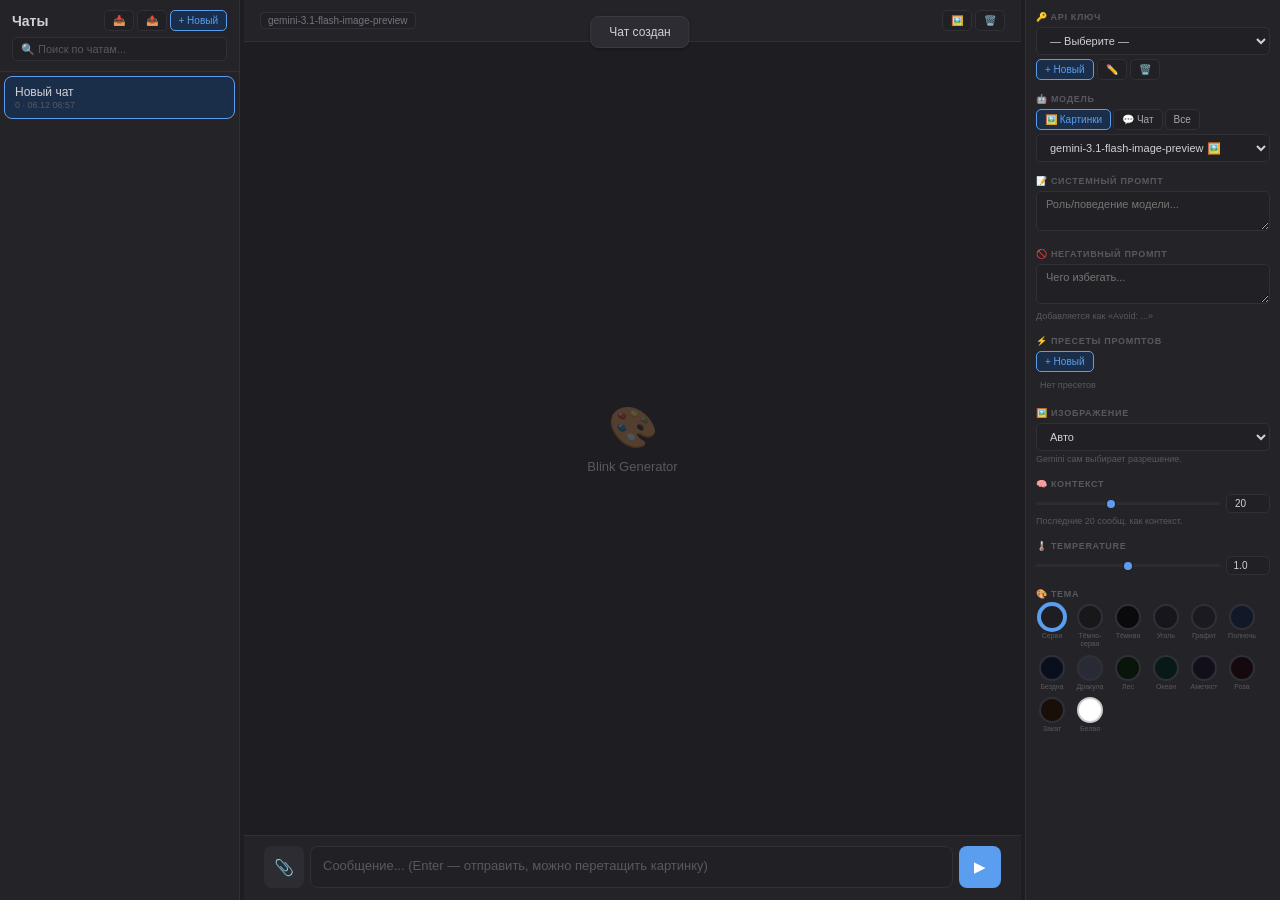
==== commit ed9efe91: "update presets, settings add search, adding image" ====
--- a/blink_image_gen.html
+++ b/blink_image_gen.html
@@ -2,10 +2,14 @@
 <html lang="ru">
 
 <head>
+  <link rel="icon"
+    href="data:image/svg+xml,<svg xmlns='http://www.w3.org/2000/svg' viewBox='0 0 100 100'><text y='.9em' font-size='90'>🎨</text></svg>">
   <meta charset="UTF-8">
   <title>Blink Generator</title>
   <style>
-    /* DEFAULT = Серая (приятная глазу, по умолчанию) */
+    /* =========================================
+       CSS Variables — Default theme (Gray)
+       ========================================= */
     :root {
       --bg: #1e1e22;
       --bg1: #242428;
@@ -34,7 +38,9 @@
       --sh: 0 1px 3px rgba(0, 0, 0, .3);
     }
 
-    /* Белая */
+    /* =========================================
+       Theme: White
+       ========================================= */
     [data-theme="white"] {
       --bg: #fff;
       --bg1: #fff;
@@ -58,10 +64,12 @@
       --yellow-d: #fefce8;
       --purple: #7c3aed;
       --purple-d: #f3e8ff;
-      --sh: 0 1px 3px rgba(0, 0, 0, .04)
-    }
-
-    /* Тёмно-серая */
+      --sh: 0 1px 3px rgba(0, 0, 0, .04);
+    }
+
+    /* =========================================
+       Theme: Dark Gray
+       ========================================= */
     [data-theme="dgray"] {
       --bg: #0a0a0b;
       --bg1: #111113;
@@ -85,10 +93,12 @@
       --yellow-d: #422006;
       --purple: #a855f7;
       --purple-d: #3b0764;
-      --sh: 0 1px 4px rgba(0, 0, 0, .3)
-    }
-
-    /* Тёмная */
+      --sh: 0 1px 4px rgba(0, 0, 0, .3);
+    }
+
+    /* =========================================
+       Theme: Dark
+       ========================================= */
     [data-theme="dark"] {
       --bg: #050506;
       --bg1: #0a0a0c;
@@ -112,10 +122,12 @@
       --yellow-d: #352004;
       --purple: #a855f7;
       --purple-d: #2e0a5a;
-      --sh: 0 1px 4px rgba(0, 0, 0, .5)
-    }
-
-    /* Полночь */
+      --sh: 0 1px 4px rgba(0, 0, 0, .5);
+    }
+
+    /* =========================================
+       Theme: Midnight
+       ========================================= */
     [data-theme="midnight"] {
       --bg: #070b14;
       --bg1: #0c1120;
@@ -139,10 +151,12 @@
       --yellow-d: #422006;
       --purple: #a78bfa;
       --purple-d: #2e1065;
-      --sh: 0 1px 4px rgba(0, 0, 0, .4)
-    }
-
-    /* Бездна */
+      --sh: 0 1px 4px rgba(0, 0, 0, .4);
+    }
+
+    /* =========================================
+       Theme: Abyss
+       ========================================= */
     [data-theme="abyss"] {
       --bg: #03050a;
       --bg1: #060a14;
@@ -166,10 +180,12 @@
       --yellow-d: #3a2a06;
       --purple: #48dbfb;
       --purple-d: #0a2030;
-      --sh: 0 1px 4px rgba(0, 0, 0, .5)
-    }
-
-    /* Дракула */
+      --sh: 0 1px 4px rgba(0, 0, 0, .5);
+    }
+
+    /* =========================================
+       Theme: Dracula
+       ========================================= */
     [data-theme="dracula"] {
       --bg: #181a26;
       --bg1: #21222c;
@@ -193,10 +209,12 @@
       --yellow-d: #3a3a06;
       --purple: #ff79c6;
       --purple-d: #3a0a2a;
-      --sh: 0 1px 4px rgba(0, 0, 0, .4)
-    }
-
-    /* Уголь */
+      --sh: 0 1px 4px rgba(0, 0, 0, .4);
+    }
+
+    /* =========================================
+       Theme: Coal
+       ========================================= */
     [data-theme="coal"] {
       --bg: #101014;
       --bg1: #16161c;
@@ -220,10 +238,12 @@
       --yellow-d: #3a2a06;
       --purple: #c084fc;
       --purple-d: #2a1040;
-      --sh: 0 1px 4px rgba(0, 0, 0, .35)
-    }
-
-    /* Графит */
+      --sh: 0 1px 4px rgba(0, 0, 0, .35);
+    }
+
+    /* =========================================
+       Theme: Graphite
+       ========================================= */
     [data-theme="graphite"] {
       --bg: #141418;
       --bg1: #1a1a20;
@@ -247,10 +267,12 @@
       --yellow-d: #352008;
       --purple: #a855f7;
       --purple-d: #2a1050;
-      --sh: 0 1px 4px rgba(0, 0, 0, .35)
-    }
-
-    /* Лес */
+      --sh: 0 1px 4px rgba(0, 0, 0, .35);
+    }
+
+    /* =========================================
+       Theme: Forest
+       ========================================= */
     [data-theme="forest"] {
       --bg: #060d06;
       --bg1: #0a150a;
@@ -274,10 +296,12 @@
       --yellow-d: #422006;
       --purple: #86efac;
       --purple-d: #052e16;
-      --sh: 0 1px 4px rgba(0, 0, 0, .4)
-    }
-
-    /* Роза */
+      --sh: 0 1px 4px rgba(0, 0, 0, .4);
+    }
+
+    /* =========================================
+       Theme: Rose
+       ========================================= */
     [data-theme="rose"] {
       --bg: #0d0608;
       --bg1: #15090d;
@@ -301,10 +325,12 @@
       --yellow-d: #422006;
       --purple: #fda4af;
       --purple-d: #4c0519;
-      --sh: 0 1px 4px rgba(0, 0, 0, .4)
-    }
-
-    /* Закат */
+      --sh: 0 1px 4px rgba(0, 0, 0, .4);
+    }
+
+    /* =========================================
+       Theme: Sunset
+       ========================================= */
     [data-theme="sunset"] {
       --bg: #0f0805;
       --bg1: #1a0f08;
@@ -328,10 +354,12 @@
       --yellow-d: #422006;
       --purple: #fdba74;
       --purple-d: #431407;
-      --sh: 0 1px 4px rgba(0, 0, 0, .4)
-    }
-
-    /* Океан */
+      --sh: 0 1px 4px rgba(0, 0, 0, .4);
+    }
+
+    /* =========================================
+       Theme: Ocean
+       ========================================= */
     [data-theme="ocean"] {
       --bg: #04100e;
       --bg1: #081a16;
@@ -355,10 +383,12 @@
       --yellow-d: #422006;
       --purple: #5eead4;
       --purple-d: #052e28;
-      --sh: 0 1px 4px rgba(0, 0, 0, .4)
-    }
-
-    /* Аметист */
+      --sh: 0 1px 4px rgba(0, 0, 0, .4);
+    }
+
+    /* =========================================
+       Theme: Amethyst
+       ========================================= */
     [data-theme="amethyst"] {
       --bg: #0c0812;
       --bg1: #120e1a;
@@ -382,13 +412,16 @@
       --yellow-d: #422006;
       --purple: #c084fc;
       --purple-d: #2a1050;
-      --sh: 0 1px 4px rgba(0, 0, 0, .4)
-    }
-
+      --sh: 0 1px 4px rgba(0, 0, 0, .4);
+    }
+
+    /* =========================================
+       Base styles
+       ========================================= */
     * {
       box-sizing: border-box;
       margin: 0;
-      padding: 0
+      padding: 0;
     }
 
     body {
@@ -397,27 +430,31 @@
       color: var(--text);
       height: 100vh;
       overflow: hidden;
-      transition: background .3s, color .3s
+      transition: background .3s, color .3s;
     }
 
     ::-webkit-scrollbar {
-      width: 5px
+      width: 5px;
     }
 
     ::-webkit-scrollbar-track {
-      background: transparent
+      background: transparent;
     }
 
     ::-webkit-scrollbar-thumb {
       background: var(--bg4);
-      border-radius: 3px
-    }
-
+      border-radius: 3px;
+    }
+
+    /* =========================================
+       Layout
+       ========================================= */
     .layout {
       display: flex;
-      height: 100vh
-    }
-
+      height: 100vh;
+    }
+
+    /* Left panel */
     .lp {
       width: 240px;
       min-width: 160px;
@@ -426,9 +463,10 @@
       border-right: 1px solid var(--border);
       display: flex;
       flex-direction: column;
-      transition: background .3s
-    }
-
+      transition: background .3s;
+    }
+
+    /* Right panel */
     .rp {
       width: 255px;
       min-width: 180px;
@@ -438,40 +476,80 @@
       display: flex;
       flex-direction: column;
       overflow: hidden;
-      transition: background .3s
-    }
-
+      transition: background .3s;
+    }
+
+    /* Resize handles */
     .rz {
       width: 4px;
       cursor: col-resize;
       background: transparent;
       transition: background .2s;
       flex-shrink: 0;
-      z-index: 10
+      z-index: 10;
     }
 
     .rz:hover,
     .rz.act {
-      background: var(--accent)
-    }
-
+      background: var(--accent);
+    }
+
+    /* =========================================
+       Left Panel Header
+       ========================================= */
     .lp-h {
-      padding: 12px;
+      padding: 10px 12px;
       border-bottom: 1px solid var(--border);
       display: flex;
+      flex-direction: column;
+      gap: 6px;
+    }
+
+    .lp-h-top {
+      display: flex;
       align-items: center;
-      justify-content: space-between
+      justify-content: space-between;
     }
 
     .lp-h h2 {
       font-size: 14px;
-      font-weight: 600
-    }
-
+      font-weight: 600;
+    }
+
+    .lp-h-btns {
+      display: flex;
+      gap: 3px;
+    }
+
+    /* Search in left panel */
+    .lp-search {
+      width: 100%;
+      background: var(--bg2);
+      border: 1px solid var(--border);
+      border-radius: 5px;
+      color: var(--text);
+      font-size: 11px;
+      padding: 5px 8px;
+      outline: none;
+      font-family: inherit;
+      transition: border-color .2s;
+    }
+
+    .lp-search:focus {
+      border-color: var(--accent);
+    }
+
+    .lp-search::placeholder {
+      color: var(--text4);
+    }
+
+    /* =========================================
+       Chat List
+       ========================================= */
     .cl {
       flex: 1;
       overflow-y: auto;
-      padding: 4px
+      padding: 4px;
     }
 
     .ci {
@@ -484,45 +562,45 @@
       justify-content: space-between;
       gap: 4px;
       border: 1px solid transparent;
-      transition: all .12s
+      transition: all .12s;
     }
 
     .ci:hover {
-      background: var(--bg3)
+      background: var(--bg3);
     }
 
     .ci.act {
       background: var(--accent-d);
-      border-color: var(--accent)
+      border-color: var(--accent);
     }
 
     .ci-i {
       flex: 1;
-      min-width: 0
+      min-width: 0;
     }
 
     .ci-n {
       font-size: 12px;
       white-space: nowrap;
       overflow: hidden;
-      text-overflow: ellipsis
+      text-overflow: ellipsis;
     }
 
     .ci-m {
       font-size: 9px;
       color: var(--text4);
-      margin-top: 1px
+      margin-top: 1px;
     }
 
     .ci-a {
       display: flex;
       gap: 1px;
       opacity: 0;
-      transition: opacity .12s
+      transition: opacity .12s;
     }
 
     .ci:hover .ci-a {
-      opacity: 1
+      opacity: 1;
     }
 
     .cib {
@@ -532,24 +610,28 @@
       cursor: pointer;
       font-size: 11px;
       padding: 2px 3px;
-      border-radius: 3px
+      border-radius: 3px;
     }
 
     .cib:hover {
-      color: var(--text)
+      color: var(--text);
     }
 
     .cib.dng:hover {
-      color: var(--red)
-    }
-
+      color: var(--red);
+    }
+
+    /* =========================================
+       Center Panel
+       ========================================= */
     .ctr {
       flex: 1;
       display: flex;
       flex-direction: column;
-      min-width: 0
-    }
-
+      min-width: 0;
+    }
+
+    /* Header */
     .ch {
       padding: 8px 16px;
       border-bottom: 1px solid var(--border);
@@ -559,14 +641,14 @@
       justify-content: space-between;
       min-height: 42px;
       gap: 6px;
-      transition: background .3s
+      transition: background .3s;
     }
 
     .ch-l {
       display: flex;
       align-items: center;
       gap: 8px;
-      min-width: 0
+      min-width: 0;
     }
 
     .bdg {
@@ -579,12 +661,12 @@
       white-space: nowrap;
       overflow: hidden;
       text-overflow: ellipsis;
-      max-width: 180px
+      max-width: 180px;
     }
 
     .cnt {
       font-size: 10px;
-      color: var(--text4)
+      color: var(--text4);
     }
 
     .mob {
@@ -595,13 +677,16 @@
       color: var(--text3);
       padding: 3px 7px;
       cursor: pointer;
-      font-size: 13px
+      font-size: 13px;
     }
 
     .mob:hover {
-      color: var(--text)
-    }
-
+      color: var(--text);
+    }
+
+    /* =========================================
+       Messages Area
+       ========================================= */
     .msgs {
       flex: 1;
       overflow-y: auto;
@@ -609,7 +694,7 @@
       display: flex;
       flex-direction: column;
       gap: 10px;
-      scroll-behavior: smooth
+      scroll-behavior: smooth;
     }
 
     .empty {
@@ -619,54 +704,64 @@
       align-items: center;
       justify-content: center;
       color: var(--text4);
-      gap: 8px
+      gap: 8px;
     }
 
     .empty-i {
       font-size: 40px;
-      opacity: .25
+      opacity: .25;
     }
 
     .empty-t {
-      font-size: 13px
-    }
-
+      font-size: 13px;
+    }
+
+    /* =========================================
+       Message Bubbles
+       ========================================= */
     .m {
       border-radius: var(--rl);
       padding: 12px 14px;
       max-width: 88%;
       position: relative;
       animation: fi .2s;
-      box-shadow: var(--sh)
+      box-shadow: var(--sh);
     }
 
     @keyframes fi {
       from {
         opacity: 0;
-        transform: translateY(4px)
+        transform: translateY(4px);
       }
 
       to {
-        opacity: 1
+        opacity: 1;
       }
     }
 
     .m-u {
       background: var(--accent-d);
       border: 1px solid color-mix(in srgb, var(--accent) 25%, transparent);
-      align-self: flex-end
+      align-self: flex-end;
     }
 
     .m-b {
       background: var(--bg1);
       border: 1px solid var(--border);
-      align-self: flex-start
+      align-self: flex-start;
     }
 
     .m-e {
       background: var(--red-d);
       border: 1px solid color-mix(in srgb, var(--red) 20%, transparent);
-      align-self: flex-start
+      align-self: flex-start;
+    }
+
+    /* Editing state */
+    .m-u.editing {
+      border-style: dashed;
+      border-color: var(--yellow);
+      opacity: .6;
     }
 
     .mt {
@@ -674,26 +769,26 @@
       align-items: center;
       justify-content: space-between;
       margin-bottom: 5px;
-      gap: 6px
+      gap: 6px;
     }
 
     .ml {
       font-size: 10px;
       font-weight: 700;
       text-transform: uppercase;
-      letter-spacing: .4px
+      letter-spacing: .4px;
     }
 
     .m-u .ml {
-      color: var(--accent)
+      color: var(--accent);
     }
 
     .m-b .ml {
-      color: var(--green)
+      color: var(--green);
     }
 
     .m-e .ml {
-      color: var(--red)
+      color: var(--red);
     }
 
     .mmtag {
@@ -702,29 +797,29 @@
       letter-spacing: 0;
       color: var(--text4);
       font-size: 9px;
-      margin-left: 4px
+      margin-left: 4px;
     }
 
     .mm {
       display: flex;
       align-items: center;
-      gap: 3px
+      gap: 3px;
     }
 
     .mti {
       font-size: 9px;
-      color: var(--text4)
+      color: var(--text4);
     }
 
     .macts {
       display: flex;
       gap: 1px;
       opacity: 0;
-      transition: opacity .12s
+      transition: opacity .12s;
     }
 
     .m:hover .macts {
-      opacity: 1
+      opacity: 1;
     }
 
     .ma {
@@ -736,25 +831,25 @@
       padding: 2px 4px;
       cursor: pointer;
       transition: all .1s;
-      line-height: 1
+      line-height: 1;
     }
 
     .ma:hover {
       color: var(--text2);
       border-color: var(--border);
-      background: var(--bg3)
+      background: var(--bg3);
     }
 
     .ma.dng:hover {
       color: var(--red);
-      background: var(--red-d)
+      background: var(--red-d);
     }
 
     .mtx {
       font-size: 13px;
       line-height: 1.65;
       white-space: pre-wrap;
-      word-break: break-word
+      word-break: break-word;
     }
 
     .m-e .etx {
@@ -762,7 +857,7 @@
       font-size: 12px;
       white-space: pre-wrap;
       word-break: break-word;
-      opacity: .85
+      opacity: .85;
     }
 
     .m img.gi {
@@ -772,39 +867,57 @@
       margin-top: 6px;
       display: block;
       cursor: zoom-in;
-      transition: border-color .15s
+      transition: border-color .15s;
     }
 
     .m img.gi:hover {
-      border-color: var(--accent)
+      border-color: var(--accent);
+    }
+
+    /* User attached images */
+    .m-u .usr-imgs {
+      display: flex;
+      gap: 6px;
+      flex-wrap: wrap;
+      margin-bottom: 6px;
+    }
+
+    .m-u .usr-imgs img {
+      max-width: 200px;
+      max-height: 160px;
+      border-radius: var(--r);
+      border: 1px solid color-mix(in srgb, var(--accent) 25%, transparent);
+      cursor: zoom-in;
+      object-fit: cover;
     }
 
     .info {
       font-size: 9px;
       color: var(--text4);
-      margin-top: 2px
+      margin-top: 2px;
     }
 
     .dlr {
       display: flex;
       gap: 3px;
       margin-top: 6px;
-      flex-wrap: wrap
-    }
-
+      flex-wrap: wrap;
+    }
+
+    /* Reasoning block */
     .rsn {
       background: var(--purple-d);
       border: 1px solid color-mix(in srgb, var(--purple) 20%, transparent);
       border-radius: 6px;
       padding: 7px 9px;
-      margin-top: 6px
+      margin-top: 6px;
     }
 
     .rsn summary {
       color: var(--purple);
       font-size: 10px;
       cursor: pointer;
-      font-weight: 500
+      font-weight: 500;
     }
 
     .rsn .rtx {
@@ -815,23 +928,23 @@
       word-break: break-word;
       line-height: 1.5;
       max-height: 180px;
-      overflow-y: auto
+      overflow-y: auto;
     }
 
     .usg {
       font-size: 9px;
       color: var(--text4);
-      margin-top: 4px
+      margin-top: 4px;
     }
 
     .rwb {
-      margin-top: 5px
+      margin-top: 5px;
     }
 
     .rwb summary {
       color: var(--text4);
       font-size: 9px;
-      cursor: pointer
+      cursor: pointer;
     }
 
     .rwb .rw {
@@ -845,9 +958,10 @@
       word-break: break-all;
       max-height: 160px;
       overflow-y: auto;
-      margin-top: 2px
-    }
-
+      margin-top: 2px;
+    }
+
+    /* Swipe navigation */
     .swn {
       display: inline-flex;
       align-items: center;
@@ -856,7 +970,7 @@
       background: var(--bg2);
       border: 1px solid var(--border);
       border-radius: 6px;
-      padding: 3px 5px
+      padding: 3px 5px;
     }
 
     .swn button {
@@ -867,46 +981,134 @@
       font-size: 12px;
       padding: 1px 6px;
       cursor: pointer;
-      line-height: 1.2
+      line-height: 1.2;
     }
 
     .swn button:hover {
       color: var(--text);
-      background: var(--bg3)
+      background: var(--bg3);
     }
 
     .swn button:disabled {
       opacity: .25;
-      cursor: default
+      cursor: default;
     }
 
     .swn span {
       font-size: 10px;
       color: var(--text3);
       min-width: 28px;
-      text-align: center
-    }
-
+      text-align: center;
+    }
+
+    /* Loading indicator */
     .gi-ind {
       color: var(--text4);
       font-size: 12px;
       padding: 10px;
       display: flex;
       align-items: center;
-      gap: 6px
-    }
-
+      gap: 6px;
+    }
+
+    /* =========================================
+       Input Area
+       ========================================= */
     .cinp {
       border-top: 1px solid var(--border);
       padding: 10px 20px 12px;
       background: var(--bg1);
-      transition: background .3s
+      transition: background .3s;
+    }
+
+    .cinp.drag-over {
+      border-top: 2px solid var(--accent);
+      background: var(--accent-d);
+    }
+
+    /* Edit bar */
+    .edit-bar {
+      display: flex;
+      align-items: center;
+      gap: 6px;
+      margin-bottom: 6px;
+      padding: 5px 8px;
+      background: var(--yellow-d);
+      border: 1px solid color-mix(in srgb, var(--yellow) 40%, transparent);
+      border-radius: 6px;
+      font-size: 11px;
+      color: var(--yellow);
+    }
+
+    .edit-bar span {
+      flex: 1;
+    }
+
+    .edit-bar button {
+      background: none;
+      border: 1px solid color-mix(in srgb, var(--yellow) 40%, transparent);
+      border-radius: 4px;
+      color: var(--yellow);
+      font-size: 10px;
+      padding: 2px 8px;
+      cursor: pointer;
+    }
+
+    .edit-bar button:hover {
+      background: var(--yellow-d);
+    }
+
+    /* Attachment preview */
+    .attach-preview {
+      display: flex;
+      gap: 6px;
+      flex-wrap: wrap;
+      margin-bottom: 8px;
+      padding: 6px;
+      background: var(--bg2);
+      border: 1px solid var(--border);
+      border-radius: var(--r);
+    }
+
+    .attach-preview:empty {
+      display: none;
+    }
+
+    .attach-item {
+      position: relative;
+      display: inline-block;
+    }
+
+    .attach-item img {
+      width: 64px;
+      height: 64px;
+      object-fit: cover;
+      border-radius: 4px;
+      border: 1px solid var(--border);
+    }
+
+    .attach-item .attach-rm {
+      position: absolute;
+      top: -4px;
+      right: -4px;
+      width: 16px;
+      height: 16px;
+      background: var(--red);
+      color: #fff;
+      border: none;
+      border-radius: 50%;
+      font-size: 9px;
+      cursor: pointer;
+      display: flex;
+      align-items: center;
+      justify-content: center;
+      line-height: 1;
     }
 
     .inr {
       display: flex;
       gap: 6px;
-      align-items: flex-end
+      align-items: flex-end;
     }
 
     .inr textarea {
@@ -923,15 +1125,36 @@
       max-height: 180px;
       font-family: inherit;
       line-height: 1.5;
-      transition: border-color .2s
+      transition: border-color .2s;
     }
 
     .inr textarea:focus {
-      border-color: var(--accent)
+      border-color: var(--accent);
     }
 
     .inr textarea::placeholder {
-      color: var(--text4)
+      color: var(--text4);
+    }
+
+    .attach-btn {
+      border: none;
+      border-radius: var(--r);
+      background: var(--bg3);
+      color: var(--text3);
+      font-size: 16px;
+      padding: 9px 10px;
+      cursor: pointer;
+      height: 42px;
+      display: flex;
+      align-items: center;
+      justify-content: center;
+      min-width: 36px;
+      transition: all .15s;
+    }
+
+    .attach-btn:hover {
+      background: var(--bg4);
+      color: var(--text);
     }
 
     .sbtn {
@@ -946,40 +1169,41 @@
       align-items: center;
       justify-content: center;
       min-width: 42px;
-      transition: background .15s
+      transition: background .15s;
     }
 
     .sbtn.go {
-      background: var(--accent)
+      background: var(--accent);
     }
 
     .sbtn.go:hover {
-      background: var(--accent2)
+      background: var(--accent2);
     }
 
     .sbtn.stp {
-      background: var(--red)
+      background: var(--red);
     }
 
     .sbtn.stp:hover {
-      background: #c62828
+      background: #c62828;
     }
 
     .sbtn:disabled {
       opacity: .3;
-      cursor: default
-    }
-
+      cursor: default;
+    }
+
+    /* =========================================
+       Right Panel — Settings
+       ========================================= */
     .rps {
       flex: 1;
       overflow-y: auto;
       padding: 12px 10px;
       display: flex;
       flex-direction: column;
-      gap: 14px
-    }
-
-    .ss {}
+      gap: 14px;
+    }
 
     .ss>.sl {
       font-size: 9px;
@@ -987,7 +1211,7 @@
       color: var(--text4);
       text-transform: uppercase;
       letter-spacing: .7px;
-      margin-bottom: 5px
+      margin-bottom: 5px;
     }
 
     .si,
@@ -1002,29 +1226,30 @@
       padding: 6px 9px;
       outline: none;
       font-family: inherit;
-      transition: border-color .2s
+      transition: border-color .2s;
     }
 
     .si:focus,
     .ssel:focus,
     .sta:focus {
-      border-color: var(--accent)
+      border-color: var(--accent);
     }
 
     .ssel {
-      cursor: pointer
+      cursor: pointer;
     }
 
     .sta {
       resize: vertical;
-      min-height: 40px
+      min-height: 40px;
     }
 
     .sr {
       display: flex;
       gap: 3px;
       align-items: center;
-      margin-top: 4px
+      margin-top: 4px;
+      flex-wrap: wrap;
     }
 
     .sb {
@@ -1036,30 +1261,40 @@
       padding: 4px 8px;
       cursor: pointer;
       transition: all .12s;
-      white-space: nowrap
+      white-space: nowrap;
     }
 
     .sb:hover {
       background: var(--bg3);
-      color: var(--text)
+      color: var(--text);
     }
 
     .sba {
       background: var(--accent-d);
       border-color: var(--accent);
-      color: var(--accent)
+      color: var(--accent);
     }
 
     .sba:hover {
-      opacity: .85
+      opacity: .85;
     }
 
     .sbd {
-      color: var(--red)
+      color: var(--red);
     }
 
     .sbd:hover {
-      background: var(--red-d)
+      background: var(--red-d);
+    }
+
+    .sbw {
+      background: var(--yellow-d);
+      border-color: color-mix(in srgb, var(--yellow) 40%, transparent);
+      color: var(--yellow);
+    }
+
+    .sbw:hover {
+      opacity: .85;
     }
 
     .ke {
@@ -1067,18 +1302,18 @@
       border: 1px solid var(--border);
       border-radius: 5px;
       padding: 7px;
-      margin-top: 5px
+      margin-top: 5px;
     }
 
     .ke .si {
-      margin-bottom: 4px
+      margin-bottom: 4px;
     }
 
     .slr {
       display: flex;
       align-items: center;
       gap: 6px;
-      margin-top: 3px
+      margin-top: 3px;
     }
 
     .slr input[type=range] {
@@ -1087,7 +1322,7 @@
       height: 3px;
       background: var(--bg3);
       border-radius: 2px;
-      outline: none
+      outline: none;
     }
 
     .slr input[type=range]::-webkit-slider-thumb {
@@ -1097,21 +1332,21 @@
       background: var(--accent);
       border-radius: 50%;
       cursor: pointer;
-      border: 2px solid var(--bg1)
+      border: 2px solid var(--bg1);
     }
 
     .sli {
       width: 44px;
       font-size: 10px;
       text-align: center;
-      padding: 3px 2px
+      padding: 3px 2px;
     }
 
     .hn {
       font-size: 9px;
       color: var(--text4);
       margin-top: 2px;
-      line-height: 1.35
+      line-height: 1.35;
     }
 
     .wb {
@@ -1122,20 +1357,23 @@
       border-radius: 4px;
       padding: 4px 7px;
       margin-top: 4px;
-      line-height: 1.3
-    }
-
+      line-height: 1.3;
+    }
+
+    /* =========================================
+       Theme picker
+       ========================================= */
     .thr {
       display: flex;
       flex-wrap: wrap;
-      gap: 6px
+      gap: 6px;
     }
 
     .th-item {
       display: flex;
       flex-direction: column;
       align-items: center;
-      width: 32px
+      width: 32px;
     }
 
     .thp {
@@ -1144,16 +1382,16 @@
       border-radius: 50%;
       border: 2px solid var(--border);
       cursor: pointer;
-      transition: all .15s
+      transition: all .15s;
     }
 
     .thp:hover {
-      transform: scale(1.15)
+      transform: scale(1.15);
     }
 
     .thp.act {
       border-color: var(--accent);
-      box-shadow: 0 0 0 2px var(--accent)
+      box-shadow: 0 0 0 2px var(--accent);
     }
 
     .thn {
@@ -1163,9 +1401,12 @@
       margin-top: 2px;
       line-height: 1.15;
       width: 100%;
-      overflow: hidden
-    }
-
+      overflow: hidden;
+    }
+
+    /* =========================================
+       Spinner
+       ========================================= */
     .spn {
       display: inline-block;
       width: 12px;
@@ -1173,15 +1414,18 @@
       border: 2px solid var(--border);
       border-top-color: var(--text3);
       border-radius: 50%;
-      animation: sp .6s linear infinite
+      animation: sp .6s linear infinite;
     }
 
     @keyframes sp {
       to {
-        transform: rotate(360deg)
-      }
-    }
-
+        transform: rotate(360deg);
+      }
+    }
+
+    /* =========================================
+       Toast
+       ========================================= */
     .tst {
       position: fixed;
       top: 16px;
@@ -1197,14 +1441,17 @@
       transition: all .25s;
       pointer-events: none;
       z-index: 9999;
-      box-shadow: var(--sh)
+      box-shadow: var(--sh);
     }
 
     .tst.show {
       opacity: 1;
-      transform: translateX(-50%) translateY(0)
-    }
-
+      transform: translateX(-50%) translateY(0);
+    }
+
+    /* =========================================
+       Image Overlay
+       ========================================= */
     .ov {
       display: none;
       position: fixed;
@@ -1214,20 +1461,23 @@
       justify-content: center;
       align-items: center;
       cursor: zoom-out;
-      padding: 16px
+      padding: 16px;
     }
 
     .ov.act {
-      display: flex
+      display: flex;
     }
 
     .ov img {
       max-width: 95%;
       max-height: 95%;
       border-radius: 6px;
-      object-fit: contain
-    }
-
+      object-fit: contain;
+    }
+
+    /* =========================================
+       Undo Bar
+       ========================================= */
     .ubar {
       position: fixed;
       top: 60px;
@@ -1244,7 +1494,7 @@
       gap: 10px;
       z-index: 900;
       box-shadow: 0 4px 16px rgba(0, 0, 0, .15);
-      animation: fi .2s
+      animation: fi .2s;
     }
 
     .ubar button {
@@ -1254,7 +1504,7 @@
       color: #fff;
       padding: 4px 12px;
       cursor: pointer;
-      font-size: 11px
+      font-size: 11px;
     }
 
     .ubar .ubx {
@@ -1263,22 +1513,289 @@
       color: var(--text3);
       cursor: pointer;
       font-size: 14px;
-      padding: 2px 4px
-    }
-
+      padding: 2px 4px;
+    }
+
+    /* Panel backdrop (mobile) */
     .pbd {
       display: none;
       position: fixed;
       inset: 0;
       background: rgba(0, 0, 0, .5);
-      z-index: 99
+      z-index: 99;
     }
 
     .pbd.show {
-      display: block
-    }
-
-    @media(max-width:950px) {
+      display: block;
+    }
+
+    /* =========================================
+       Gallery Modal
+       ========================================= */
+    .gal-ov {
+      display: none;
+      position: fixed;
+      inset: 0;
+      background: rgba(0, 0, 0, .85);
+      z-index: 800;
+      justify-content: center;
+      align-items: center;
+      padding: 20px;
+    }
+
+    .gal-ov.act {
+      display: flex;
+    }
+
+    .gal-box {
+      background: var(--bg1);
+      border: 1px solid var(--border);
+      border-radius: var(--rl);
+      width: 90%;
+      max-width: 900px;
+      max-height: 85vh;
+      display: flex;
+      flex-direction: column;
+      overflow: hidden;
+    }
+
+    .gal-head {
+      padding: 12px 16px;
+      border-bottom: 1px solid var(--border);
+      display: flex;
+      align-items: center;
+      justify-content: space-between;
+      gap: 8px;
+    }
+
+    .gal-head h3 {
+      font-size: 14px;
+      font-weight: 600;
+      flex-shrink: 0;
+    }
+
+    .gal-search {
+      flex: 1;
+      max-width: 260px;
+      background: var(--bg2);
+      border: 1px solid var(--border);
+      border-radius: 5px;
+      color: var(--text);
+      font-size: 11px;
+      padding: 5px 8px;
+      outline: none;
+      font-family: inherit;
+    }
+
+    .gal-search:focus {
+      border-color: var(--accent);
+    }
+
+    .gal-search::placeholder {
+      color: var(--text4);
+    }
+
+    .gal-body {
+      flex: 1;
+      overflow-y: auto;
+      padding: 16px;
+      display: grid;
+      grid-template-columns: repeat(auto-fill, minmax(160px, 1fr));
+      gap: 10px;
+    }
+
+    .gal-item {
+      position: relative;
+      border-radius: var(--r);
+      overflow: hidden;
+      aspect-ratio: 1;
+      cursor: pointer;
+    }
+
+    .gal-item img {
+      width: 100%;
+      height: 100%;
+      object-fit: cover;
+      border-radius: var(--r);
+      border: 1px solid var(--border);
+      transition: border-color .15s;
+    }
+
+    .gal-item img:hover {
+      border-color: var(--accent);
+    }
+
+    .gal-item .gal-info {
+      position: absolute;
+      bottom: 0;
+      left: 0;
+      right: 0;
+      padding: 3px 6px;
+      background: rgba(0, 0, 0, .7);
+      font-size: 8px;
+      color: #ccc;
+      white-space: nowrap;
+      overflow: hidden;
+      text-overflow: ellipsis;
+    }
+
+    .gal-item .gal-dl {
+      position: absolute;
+      top: 4px;
+      right: 4px;
+      background: rgba(0, 0, 0, .7);
+      border: none;
+      color: #fff;
+      border-radius: 4px;
+      padding: 3px 7px;
+      font-size: 10px;
+      cursor: pointer;
+      opacity: 0;
+      transition: opacity .15s;
+    }
+
+    .gal-item:hover .gal-dl {
+      opacity: 1;
+    }
+
+    /* =========================================
+       Preset Editor Modal
+       ========================================= */
+    .preset-ov {
+      display: none;
+      position: fixed;
+      inset: 0;
+      background: rgba(0, 0, 0, .6);
+      z-index: 810;
+      justify-content: center;
+      align-items: center;
+      padding: 20px;
+    }
+
+    .preset-ov.act {
+      display: flex;
+    }
+
+    .preset-box {
+      background: var(--bg1);
+      border: 1px solid var(--border);
+      border-radius: var(--rl);
+      width: 90%;
+      max-width: 440px;
+      display: flex;
+      flex-direction: column;
+      overflow: hidden;
+    }
+
+    .preset-box-head {
+      padding: 12px 16px;
+      border-bottom: 1px solid var(--border);
+      display: flex;
+      align-items: center;
+      justify-content: space-between;
+    }
+
+    .preset-box-head h3 {
+      font-size: 14px;
+      font-weight: 600;
+    }
+
+    .preset-box-body {
+      padding: 12px 16px;
+      display: flex;
+      flex-direction: column;
+      gap: 8px;
+    }
+
+    .preset-box-body label {
+      font-size: 10px;
+      color: var(--text3);
+      font-weight: 600;
+    }
+
+    .preset-box-foot {
+      padding: 10px 16px;
+      border-top: 1px solid var(--border);
+      display: flex;
+      justify-content: flex-end;
+      gap: 6px;
+    }
+
+    /* =========================================
+       Presets List
+       ========================================= */
+    .preset-list {
+      display: flex;
+      flex-direction: column;
+      gap: 3px;
+      margin-top: 4px;
+      max-height: 150px;
+      overflow-y: auto;
+    }
+
+    .preset-item {
+      display: flex;
+      align-items: center;
+      gap: 4px;
+      padding: 5px 7px;
+      background: var(--bg2);
+      border: 1px solid var(--border);
+      border-radius: 5px;
+      font-size: 10px;
+      cursor: pointer;
+      transition: all .12s;
+    }
+
+    .preset-item:hover {
+      background: var(--bg3);
+      border-color: var(--border-l);
+    }
+
+    .preset-item.preset-active {
+      border-color: var(--accent);
+      background: var(--accent-d);
+    }
+
+    .preset-item .preset-name {
+      flex: 1;
+      overflow: hidden;
+      text-overflow: ellipsis;
+      white-space: nowrap;
+      color: var(--text);
+    }
+
+    .preset-item .preset-edit {
+      background: none;
+      border: none;
+      color: var(--text4);
+      cursor: pointer;
+      font-size: 10px;
+      padding: 0 3px;
+      flex-shrink: 0;
+    }
+
+    .preset-item .preset-edit:hover {
+      color: var(--accent);
+    }
+
+    .preset-item .preset-del {
+      background: none;
+      border: none;
+      color: var(--text4);
+      cursor: pointer;
+      font-size: 10px;
+      padding: 0 2px;
+      flex-shrink: 0;
+    }
+
+    .preset-item .preset-del:hover {
+      color: var(--red);
+    }
+
+    /* =========================================
+       Mobile
+       ========================================= */
+    @media(max-width: 950px) {
 
       .lp,
       .rp {
@@ -1286,33 +1803,33 @@
         top: 0;
         bottom: 0;
         z-index: 100;
-        transition: transform .22s
+        transition: transform .22s;
       }
 
       .lp {
         left: 0;
-        transform: translateX(-100%)
+        transform: translateX(-100%);
       }
 
       .lp.open {
-        transform: translateX(0)
+        transform: translateX(0);
       }
 
       .rp {
         right: 0;
-        transform: translateX(100%)
+        transform: translateX(100%);
       }
 
       .rp.open {
-        transform: translateX(0)
+        transform: translateX(0);
       }
 
       .mob {
-        display: block
+        display: block;
       }
 
       .rz {
-        display: none
+        display: none;
       }
     }
   </style>
@@ -1320,75 +1837,130 @@
 
 <body>
   <div class="layout" id="layout">
+
+    <!-- =============================================
+         Left Panel — Chat List
+         ============================================= -->
     <div class="lp" id="lp">
       <div class="lp-h">
-        <h2>Чаты</h2><button class="sb sba" onclick="newChat()">+ Новый</button>
+        <div class="lp-h-top">
+          <h2>Чаты</h2>
+          <div class="lp-h-btns">
+            <button class="sb" onclick="exportAllData()" title="Экспорт всех данных">📥</button>
+            <button class="sb" onclick="importAllData()" title="Импорт данных">📤</button>
+            <button class="sb sba" onclick="newChat()">+ Новый</button>
+          </div>
+        </div>
+        <input class="lp-search" id="chatSearch" type="text" placeholder="🔍 Поиск по чатам..." oninput="filterChats()">
       </div>
       <div class="cl" id="cl"></div>
     </div>
+
     <div class="rz" id="resL"></div>
+
+    <!-- =============================================
+         Center — Messages
+         ============================================= -->
     <div class="ctr">
       <div class="ch">
-        <div class="ch-l"><button class="mob" onclick="togL()">☰</button><span class="bdg" id="hM">—</span><span
-            class="cnt" id="hC"></span></div>
-        <div style="display:flex;gap:3px"><button class="sb" onclick="expChat()" title="Экспорт">📋</button><button
-            class="sb sbd" onclick="clrChat()" title="Очистить">🗑️</button><button class="mob"
-            onclick="togR()">⚙️</button></div>
+        <div class="ch-l">
+          <button class="mob" onclick="togL()">☰</button>
+          <span class="bdg" id="hM">—</span>
+          <span class="cnt" id="hC"></span>
+        </div>
+        <div style="display:flex;gap:3px">
+          <button class="sb" onclick="openGallery()" title="Галерея">🖼️</button>
+          <button class="sb sbd" onclick="clrChat()" title="Очистить">🗑️</button>
+          <button class="mob" onclick="togR()">⚙️</button>
+        </div>
       </div>
+
       <div class="msgs" id="msgs">
         <div class="empty" id="emS">
           <div class="empty-i">🎨</div>
           <div class="empty-t">Blink Generator</div>
         </div>
       </div>
-      <div class="cinp">
-        <div class="inr"><textarea id="pr" placeholder="Сообщение... (Enter — отправить)" rows="1"></textarea><button
-            class="sbtn go" id="sBtn" onclick="onSend()">▶</button></div>
+
+      <div class="cinp" id="cinp">
+        <div id="editBar"></div>
+        <div class="attach-preview" id="attachPreview"></div>
+        <div class="inr">
+          <button class="attach-btn" onclick="document.getElementById('fileInput').click()"
+            title="Прикрепить изображение">📎</button>
+          <textarea id="pr" placeholder="Сообщение... (Enter — отправить, можно перетащить картинку)"
+            rows="1"></textarea>
+          <button class="sbtn go" id="sBtn" onclick="onSend()">▶</button>
+        </div>
       </div>
     </div>
+
     <div class="rz" id="resR"></div>
+
+    <!-- =============================================
+         Right Panel — Settings
+         ============================================= -->
     <div class="rp" id="rp">
       <div class="rps">
+
+        <!-- API Key -->
         <div class="ss">
-          <div class="sl">🎨 Тема</div>
-          <div class="thr" id="thR"></div>
-        </div>
-        <div class="ss">
-          <div class="sl">🔑 API Ключ</div><select class="ssel" id="kS" onchange="onKS()">
+          <div class="sl">🔑 API Ключ</div>
+          <select class="ssel" id="kS" onchange="onKS()">
             <option value="">— Выберите —</option>
           </select>
-          <div class="sr"><button class="sb sba" onclick="newKE()">+ Новый</button><button class="sb"
-              onclick="edK()">✏️</button><button class="sb sbd" onclick="delK()">🗑️</button></div>
-          <div id="kE" style="display:none" class="ke"><input class="si" type="text" id="kN"
-              placeholder="Название" /><input class="si" type="password" id="kV" placeholder="API ключ" />
-            <div class="sr" style="justify-content:flex-end"><button class="sb" onclick="togKV()">👁️</button><button
-                class="sb" onclick="canKE()">✕</button><button class="sb sba" onclick="savK()" id="kSB">OK</button>
+          <div class="sr">
+            <button class="sb sba" onclick="newKE()">+ Новый</button>
+            <button class="sb" onclick="edK()">✏️</button>
+            <button class="sb sbd" onclick="delK()">🗑️</button>
+          </div>
+          <div id="kE" style="display:none" class="ke">
+            <input class="si" type="text" id="kN" placeholder="Название" />
+            <input class="si" type="password" id="kV" placeholder="API ключ" />
+            <div class="sr" style="justify-content:flex-end">
+              <button class="sb" onclick="togKV()">👁️</button>
+              <button class="sb" onclick="canKE()">✕</button>
+              <button class="sb sba" onclick="savK()" id="kSB">OK</button>
             </div>
           </div>
         </div>
+
+        <!-- Model -->
         <div class="ss">
           <div class="sl">🤖 Модель</div>
-          <div style="display:flex;gap:2px;margin-bottom:4px;flex-wrap:wrap" id="mC"></div><select class="ssel" id="mS"
-            onchange="onMS()"></select>
+          <div style="display:flex;gap:2px;margin-bottom:4px;flex-wrap:wrap" id="mC"></div>
+          <select class="ssel" id="mS" onchange="onMS()"></select>
           <div class="wb" id="mW" style="display:none"></div>
         </div>
+
+        <!-- System Prompt -->
         <div class="ss">
-          <div class="sl">🧠 Контекст</div>
-          <div class="slr"><input type="range" id="cR" min="0" max="50" value="20" oninput="onCR()"><input
-              class="si sli" type="number" id="cI" value="20" min="0" max="999" oninput="onCI()"></div>
-          <div class="hn" id="cH">Последние 20 сообщений.</div>
+          <div class="sl">📝 Системный промпт</div>
+          <textarea class="sta" id="sP" placeholder="Роль/поведение модели..." rows="2" oninput="svD()"></textarea>
         </div>
+
+        <!-- Negative Prompt -->
         <div class="ss">
-          <div class="sl">📝 Системный промпт</div><textarea class="sta" id="sP" placeholder="Роль/поведение модели..."
-            rows="2" oninput="svD()"></textarea>
-        </div>
-        <div class="ss">
-          <div class="sl">🚫 Негативный промпт</div><textarea class="sta" id="nP" placeholder="Чего избегать..."
-            rows="2" oninput="svD()"></textarea>
+          <div class="sl">🚫 Негативный промпт</div>
+          <textarea class="sta" id="nP" placeholder="Чего избегать..." rows="2" oninput="svD()"></textarea>
           <div class="hn">Добавляется как «Avoid: ...»</div>
         </div>
+
+        <!-- Presets -->
+        <div class="ss">
+          <div class="sl">⚡ Пресеты промптов</div>
+          <div class="sr">
+            <button class="sb sba" onclick="openPresetEditor(-1)">+ Новый</button>
+            <button class="sb sbw" id="presetSaveBtn" onclick="updateActivePreset()" style="display:none">💾
+              Обновить</button>
+          </div>
+          <div class="preset-list" id="presetList"></div>
+        </div>
+
+        <!-- Image Settings -->
         <div class="ss" id="iSS">
-          <div class="sl">🖼️ Изображение</div><select class="ssel" id="aR" onchange="svD()">
+          <div class="sl">🖼️ Изображение</div>
+          <select class="ssel" id="aR" onchange="svD()">
             <option value="">Авто</option>
             <option value="1:1">1:1 Квадрат</option>
             <option value="16:9">16:9 Широкий</option>
@@ -1396,38 +1968,270 @@
             <option value="4:3">4:3</option>
             <option value="3:4">3:4</option>
           </select>
-          <div class="hn">Gemini сам выбирает разрешение. Точный размер задать нельзя.</div>
+          <div class="hn">Gemini сам выбирает разрешение.</div>
         </div>
+
+        <!-- Context -->
+        <div class="ss">
+          <div class="sl">🧠 Контекст</div>
+          <div class="slr">
+            <input type="range" id="cR" min="0" max="50" value="20" oninput="onCR()">
+            <input class="si sli" type="number" id="cI" value="20" min="0" max="999" oninput="onCI()">
+          </div>
+          <div class="hn" id="cH">Последние 20 сообщений.</div>
+        </div>
+
+        <!-- Temperature -->
         <div class="ss">
           <div class="sl">🌡️ Temperature</div>
-          <div class="slr"><input type="range" id="tR" min="0" max="200" value="100" oninput="onTR()"><input
-              class="si sli" type="number" id="tI" value="1.0" min="0" max="2" step="0.1" oninput="onTI()"></div>
+          <div class="slr">
+            <input type="range" id="tR" min="0" max="200" value="100" oninput="onTR()">
+            <input class="si sli" type="number" id="tI" value="1.0" min="0" max="2" step="0.1" oninput="onTI()">
+          </div>
         </div>
+
+        <!-- Theme -->
+        <div class="ss">
+          <div class="sl">🎨 Тема</div>
+          <div class="thr" id="thR"></div>
+        </div>
+
       </div>
     </div>
   </div>
+
+  <!-- Overlays -->
   <div class="pbd" id="pbd" onclick="clP()"></div>
   <div class="ov" id="ov" onclick="clOv()"><img id="ovI" src="" /></div>
   <div class="tst" id="tst"></div>
   <div id="uC"></div>
 
+  <!-- Gallery Modal -->
+  <div class="gal-ov" id="galOv" onclick="if(event.target===this)closeGallery()">
+    <div class="gal-box">
+      <div class="gal-head">
+        <h3>🖼️ Галерея</h3>
+        <input class="gal-search" id="galSearch" type="text" placeholder="🔍 Поиск по промптам..."
+          oninput="filterGallery()">
+        <button class="sb" onclick="closeGallery()">✕ Закрыть</button>
+      </div>
+      <div class="gal-body" id="galBody"></div>
+    </div>
+  </div>
+
+  <!-- Preset Editor Modal -->
+  <div class="preset-ov" id="presetOv" onclick="if(event.target===this)closePresetEditor()">
+    <div class="preset-box">
+      <div class="preset-box-head">
+        <h3 id="presetEditorTitle">Новый пресет</h3>
+        <button class="sb" onclick="closePresetEditor()">✕</button>
+      </div>
+      <div class="preset-box-body">
+        <label>Название</label>
+        <input class="si" type="text" id="presetNameInput" placeholder="Например: Аниме стиль" />
+        <label>Системный промпт</label>
+        <textarea class="sta" id="presetSysInput" placeholder="Роль/поведение модели..." rows="3"></textarea>
+        <label>Негативный промпт</label>
+        <textarea class="sta" id="presetNegInput" placeholder="Чего избегать..." rows="2"></textarea>
+      </div>
+      <div class="preset-box-foot">
+        <button class="sb" onclick="closePresetEditor()">Отмена</button>
+        <button class="sb sba" onclick="savePresetFromEditor()">💾 Сохранить</button>
+      </div>
+    </div>
+  </div>
+
+  <!-- Hidden file inputs -->
+  <input type="file" id="importFile" accept=".json" style="display:none" onchange="handleImportFile(event)">
+  <input type="file" id="fileInput" accept="image/*" multiple style="display:none" onchange="handleFileAttach(event)">
+
   <script>
-    const DB = 'BlinkDB2'; let idb = null;
-    function odb() { return new Promise((r, j) => { const q = indexedDB.open(DB, 1); q.onupgradeneeded = e => e.target.result.createObjectStore('img'); q.onsuccess = e => { idb = e.target.result; r() }; q.onerror = j }) }
-    function iput(k, v) { return new Promise(r => { const t = idb.transaction('img', 'readwrite'); t.objectStore('img').put(v, k); t.oncomplete = r }) }
-    function iget(k) { return new Promise(r => { const t = idb.transaction('img', 'readonly'); const q = t.objectStore('img').get(k); q.onsuccess = () => r(q.result) }) }
-    function ik() { return 'i' + Date.now() + '_' + Math.random().toString(36).slice(2, 6) }
-    async function sImg(d) { const k = ik(); await iput(k, d); return k }
-    async function lImg(k) { if (!k) return null; if (k.startsWith('data:') || k.startsWith('http')) return k; return await iget(k) }
-
-    const AM = ['google/gemini-2.5-flash-image', 'google/gemini-3-pro-image', 'google/gemini-3.1-flash-image-preview', 'google/gemini-2.0-flash', 'google/gemini-2.0-flash-lite', 'google/gemini-2.5-flash', 'google/gemini-2.5-flash-lite', 'google/gemini-2.5-pro', 'google/gemini-3-flash', 'google/gemini-3-pro-preview', 'google/gemini-3.1-flash-lite-preview', 'google/gemini-3.1-pro-preview', 'anthropic/claude-3-haiku', 'anthropic/claude-3-opus', 'anthropic/claude-3.5-haiku', 'anthropic/claude-3.5-sonnet', 'anthropic/claude-3.5-sonnet-20240620', 'anthropic/claude-3.7-sonnet', 'anthropic/claude-haiku-4.5', 'anthropic/claude-opus-4', 'anthropic/claude-opus-4.1', 'anthropic/claude-opus-4.5', 'anthropic/claude-opus-4.6', 'anthropic/claude-sonnet-4', 'anthropic/claude-sonnet-4.5', 'anthropic/claude-sonnet-4.6', 'openai/gpt-3.5-turbo', 'openai/gpt-4-turbo', 'openai/gpt-4.1', 'openai/gpt-4.1-mini', 'openai/gpt-4.1-nano', 'openai/gpt-4o', 'openai/gpt-4o-mini', 'openai/gpt-5', 'openai/gpt-5-chat', 'openai/gpt-5-mini', 'openai/gpt-5-nano', 'openai/gpt-5-pro', 'openai/gpt-5.1-instant', 'openai/gpt-5.1-thinking', 'openai/gpt-5.2', 'openai/gpt-5.2-chat', 'openai/gpt-5.2-pro', 'openai/gpt-5.3-chat', 'openai/gpt-5.4', 'openai/gpt-5.4-mini', 'openai/gpt-5.4-nano', 'openai/gpt-5.4-pro', 'openai/o1', 'openai/o3', 'openai/o3-mini', 'openai/o3-pro', 'openai/o4-mini', 'deepseek/deepseek-r1', 'deepseek/deepseek-v3', 'deepseek/deepseek-v3.1', 'deepseek/deepseek-v3.1-terminus', 'deepseek/deepseek-v3.2', 'deepseek/deepseek-v3.2-thinking', 'xai/grok-2-vision', 'xai/grok-3', 'xai/grok-3-fast', 'xai/grok-3-mini', 'xai/grok-3-mini-fast', 'xai/grok-4', 'xai/grok-4-fast-non-reasoning', 'xai/grok-4-fast-reasoning', 'xai/grok-4.1-fast-non-reasoning', 'xai/grok-4.1-fast-reasoning', 'meta/llama-3.1-70b', 'meta/llama-3.1-8b', 'meta/llama-3.2-11b', 'meta/llama-3.2-1b', 'meta/llama-3.2-3b', 'meta/llama-3.2-90b', 'meta/llama-3.3-70b', 'meta/llama-4-maverick', 'meta/llama-4-scout', 'alibaba/qwen-3-14b', 'alibaba/qwen-3-235b', 'alibaba/qwen-3-30b', 'alibaba/qwen-3-32b', 'alibaba/qwen3-235b-a22b-thinking', 'alibaba/qwen3-coder', 'alibaba/qwen3-coder-30b-a3b', 'alibaba/qwen3-coder-next', 'alibaba/qwen3-coder-plus', 'alibaba/qwen3-max', 'alibaba/qwen3-max-preview', 'alibaba/qwen3-max-thinking', 'alibaba/qwen3-vl-instruct', 'alibaba/qwen3-vl-thinking', 'alibaba/qwen3.5-flash', 'alibaba/qwen3.5-plus', 'mistral/codestral', 'mistral/devstral-2', 'mistral/devstral-small', 'mistral/devstral-small-2', 'mistral/magistral-medium', 'mistral/magistral-small', 'mistral/ministral-14b', 'mistral/ministral-3b', 'mistral/ministral-8b', 'mistral/mistral-large-3', 'mistral/mistral-medium', 'mistral/mistral-nemo', 'mistral/mistral-small', 'mistral/mixtral-8x22b-instruct', 'mistral/pixtral-12b', 'mistral/pixtral-large', 'moonshotai/kimi-k2', 'moonshotai/kimi-k2-0905', 'moonshotai/kimi-k2-thinking', 'moonshotai/kimi-k2-thinking-turbo', 'moonshotai/kimi-k2-turbo', 'moonshotai/kimi-k2.5', 'amazon/nova-2-lite', 'amazon/nova-lite', 'amazon/nova-micro', 'amazon/nova-pro', 'arcee-ai/trinity-large-preview', 'arcee-ai/trinity-mini', 'cohere/command-a', 'inception/mercury-2', 'inception/mercury-coder-small', 'kwaipilot/kat-coder-pro-v1', 'kwaipilot/kat-coder-pro-v2', 'meituan/longcat-flash-chat', 'meituan/longcat-flash-thinking', 'meituan/longcat-flash-thinking-2601', 'minimax/minimax-m2', 'minimax/minimax-m2.1', 'minimax/minimax-m2.1-lightning', 'minimax/minimax-m2.5', 'minimax/minimax-m2.5-highspeed', 'minimax/minimax-m2.7', 'minimax/minimax-m2.7-highspeed', 'morph/morph-v3-fast', 'morph/morph-v3-large', 'nvidia/nemotron-3-nano-30b-a3b', 'nvidia/nemotron-3-super-120b-a12b', 'nvidia/nemotron-nano-12b-v2-vl', 'nvidia/nemotron-nano-9b-v2', 'perplexity/sonar', 'perplexity/sonar-pro', 'perplexity/sonar-reasoning-pro', 'prime-intellect/intellect-3', 'xiaomi/mimo-v2-flash', 'xiaomi/mimo-v2-pro', 'zai/glm-4.5', 'zai/glm-4.5-air', 'zai/glm-4.5v', 'zai/glm-4.6', 'zai/glm-4.6v', 'zai/glm-4.6v-flash', 'zai/glm-4.7', 'zai/glm-4.7-flash', 'zai/glm-4.7-flashx', 'zai/glm-5', 'zai/glm-5-turbo'];
-    const IM = new Set(['google/gemini-2.5-flash-image', 'google/gemini-3-pro-image', 'google/gemini-3.1-flash-image-preview']);
-    let mF = 'image';
-    function rM() { const c = document.getElementById('mC'); c.innerHTML = '';[{ id: 'image', l: '🖼️ Картинки' }, { id: 'chat', l: '💬 Чат' }, { id: 'all', l: 'Все' }].forEach(f => { const b = document.createElement('button'); b.className = 'sb' + (mF === f.id ? ' sba' : ''); b.textContent = f.l; b.onclick = () => { mF = f.id; rM() }; c.appendChild(b) }); const s = document.getElementById('mS'), p = s.value || ls('model') || 'google/gemini-3.1-flash-image-preview'; s.innerHTML = ''; const li = mF === 'all' ? AM : AM.filter(m => mF === 'image' ? IM.has(m) : !IM.has(m)); const g = new Map(); li.forEach(m => { const v = m.split('/')[0]; if (!g.has(v)) g.set(v, []); g.get(v).push(m) }); for (const [v, ms] of g) { const og = document.createElement('optgroup'); og.label = v[0].toUpperCase() + v.slice(1); ms.forEach(m => { const o = document.createElement('option'); o.value = m; o.textContent = m.split('/')[1] + (IM.has(m) ? ' 🖼️' : ''); og.appendChild(o) }); s.appendChild(og) }; if ([...s.options].some(o => o.value === p)) s.value = p; onMS() }
-    function onMS() { const m = document.getElementById('mS').value; ss('model', m); document.getElementById('hM').textContent = m ? m.split('/')[1] : '—'; const w = document.getElementById('mW'); if (m && !IM.has(m)) { w.textContent = 'ℹ️ Текстовая модель — не генерирует картинки.'; w.style.display = 'block' } else w.style.display = 'none'; document.getElementById('iSS').style.display = IM.has(m) ? '' : 'none' }
-
-    // ===== THEMES =====
-    const TH = [
+    /* =====================================================
+       IndexedDB — Image Storage
+       ===================================================== */
+    const DB_NAME = 'BlinkDB2';
+    let idb = null;
+
+    function openDatabase() {
+      return new Promise((resolve, reject) => {
+        const request = indexedDB.open(DB_NAME, 1);
+        request.onupgradeneeded = (e) => {
+          e.target.result.createObjectStore('img');
+        };
+        request.onsuccess = (e) => {
+          idb = e.target.result;
+          resolve();
+        };
+        request.onerror = reject;
+      });
+    }
+
+    function dbPut(key, value) {
+      return new Promise((resolve) => {
+        const tx = idb.transaction('img', 'readwrite');
+        tx.objectStore('img').put(value, key);
+        tx.oncomplete = resolve;
+      });
+    }
+
+    function dbGet(key) {
+      return new Promise((resolve) => {
+        const tx = idb.transaction('img', 'readonly');
+        const req = tx.objectStore('img').get(key);
+        req.onsuccess = () => resolve(req.result);
+      });
+    }
+
+    function generateImageKey() {
+      return 'i' + Date.now() + '_' + Math.random().toString(36).slice(2, 6);
+    }
+
+    async function saveImage(dataUrl) {
+      const key = generateImageKey();
+      await dbPut(key, dataUrl);
+      return key;
+    }
+
+    async function loadImage(key) {
+      if (!key) return null;
+      if (key.startsWith('data:') || key.startsWith('http')) return key;
+      return await dbGet(key);
+    }
+
+
+    /* =====================================================
+       Models Configuration
+       ===================================================== */
+    const ALL_MODELS = [
+      'google/gemini-2.5-flash-image', 'google/gemini-3-pro-image',
+      'google/gemini-3.1-flash-image-preview',
+      'google/gemini-2.0-flash', 'google/gemini-2.0-flash-lite',
+      'google/gemini-2.5-flash', 'google/gemini-2.5-flash-lite',
+      'google/gemini-2.5-pro', 'google/gemini-3-flash',
+      'google/gemini-3-pro-preview', 'google/gemini-3.1-flash-lite-preview',
+      'google/gemini-3.1-pro-preview',
+      'anthropic/claude-3-haiku', 'anthropic/claude-3-opus',
+      'anthropic/claude-3.5-haiku', 'anthropic/claude-3.5-sonnet',
+      'anthropic/claude-3.5-sonnet-20240620', 'anthropic/claude-3.7-sonnet',
+      'anthropic/claude-haiku-4.5', 'anthropic/claude-opus-4',
+      'anthropic/claude-opus-4.1', 'anthropic/claude-opus-4.5',
+      'anthropic/claude-opus-4.6', 'anthropic/claude-sonnet-4',
+      'anthropic/claude-sonnet-4.5', 'anthropic/claude-sonnet-4.6',
+      'openai/gpt-3.5-turbo', 'openai/gpt-4-turbo',
+      'openai/gpt-4.1', 'openai/gpt-4.1-mini', 'openai/gpt-4.1-nano',
+      'openai/gpt-4o', 'openai/gpt-4o-mini',
+      'openai/gpt-5', 'openai/gpt-5-chat', 'openai/gpt-5-mini',
+      'openai/gpt-5-nano', 'openai/gpt-5-pro',
+      'openai/gpt-5.1-instant', 'openai/gpt-5.1-thinking',
+      'openai/gpt-5.2', 'openai/gpt-5.2-chat', 'openai/gpt-5.2-pro',
+      'openai/gpt-5.3-chat', 'openai/gpt-5.4', 'openai/gpt-5.4-mini',
+      'openai/gpt-5.4-nano', 'openai/gpt-5.4-pro',
+      'openai/o1', 'openai/o3', 'openai/o3-mini', 'openai/o3-pro', 'openai/o4-mini',
+      'deepseek/deepseek-r1', 'deepseek/deepseek-v3',
+      'deepseek/deepseek-v3.1', 'deepseek/deepseek-v3.1-terminus',
+      'deepseek/deepseek-v3.2', 'deepseek/deepseek-v3.2-thinking',
+      'xai/grok-2-vision', 'xai/grok-3', 'xai/grok-3-fast',
+      'xai/grok-3-mini', 'xai/grok-3-mini-fast',
+      'xai/grok-4', 'xai/grok-4-fast-non-reasoning',
+      'xai/grok-4-fast-reasoning', 'xai/grok-4.1-fast-non-reasoning',
+      'xai/grok-4.1-fast-reasoning',
+      'meta/llama-3.1-70b', 'meta/llama-3.1-8b',
+      'meta/llama-3.2-11b', 'meta/llama-3.2-1b',
+      'meta/llama-3.2-3b', 'meta/llama-3.2-90b',
+      'meta/llama-3.3-70b', 'meta/llama-4-maverick', 'meta/llama-4-scout',
+      'alibaba/qwen-3-14b', 'alibaba/qwen-3-235b',
+      'alibaba/qwen-3-30b', 'alibaba/qwen-3-32b',
+      'alibaba/qwen-3-4b', 'alibaba/qwen-3-8b',
+      'alibaba/qwen-3-coder', 'alibaba/qwq-32b'
+    ];
+
+    const IMAGE_MODELS = new Set([
+      'google/gemini-2.5-flash-image',
+      'google/gemini-3-pro-image',
+      'google/gemini-3.1-flash-image-preview'
+    ]);
+
+    let modelFilter = 'image';
+
+    function renderModels() {
+      const container = document.getElementById('mC');
+      container.innerHTML = '';
+
+      const filters = [
+        { id: 'image', label: '🖼️ Картинки' },
+        { id: 'chat', label: '💬 Чат' },
+        { id: 'all', label: 'Все' }
+      ];
+
+      filters.forEach(f => {
+        const btn = document.createElement('button');
+        btn.className = 'sb' + (modelFilter === f.id ? ' sba' : '');
+        btn.textContent = f.label;
+        btn.onclick = () => {
+          modelFilter = f.id;
+          renderModels();
+        };
+        container.appendChild(btn);
+      });
+
+      const select = document.getElementById('mS');
+      const prev = select.value || lsGet('model') || 'google/gemini-3.1-flash-image-preview';
+      select.innerHTML = '';
+
+      const filtered = modelFilter === 'all'
+        ? ALL_MODELS
+        : ALL_MODELS.filter(m => modelFilter === 'image' ? IMAGE_MODELS.has(m) : !IMAGE_MODELS.has(m));
+
+      const groups = new Map();
+      filtered.forEach(m => {
+        const vendor = m.split('/')[0];
+        if (!groups.has(vendor)) groups.set(vendor, []);
+        groups.get(vendor).push(m);
+      });
+
+      for (const [vendor, models] of groups) {
+        const optgroup = document.createElement('optgroup');
+        optgroup.label = vendor[0].toUpperCase() + vendor.slice(1);
+        models.forEach(m => {
+          const opt = document.createElement('option');
+          opt.value = m;
+          opt.textContent = m.split('/')[1] + (IMAGE_MODELS.has(m) ? ' 🖼️' : '');
+          optgroup.appendChild(opt);
+        });
+        select.appendChild(optgroup);
+      }
+
+      if ([...select.options].some(o => o.value === prev)) {
+        select.value = prev;
+      }
+
+      onModelSelect();
+    }
+
+    function onModelSelect() {
+      const model = document.getElementById('mS').value;
+      lsSet('model', model);
+      document.getElementById('hM').textContent = model ? model.split('/')[1] : '—';
+
+      const warning = document.getElementById('mW');
+      if (model && !IMAGE_MODELS.has(model)) {
+        warning.textContent = 'ℹ️ Текстовая модель — не генерирует картинки.';
+        warning.style.display = 'block';
+      } else {
+        warning.style.display = 'none';
+      }
+
+      document.getElementById('iSS').style.display = IMAGE_MODELS.has(model) ? '' : 'none';
+    }
+
+    // Alias for HTML onchange
+    const onMS = onModelSelect;
+
+
+    /* =====================================================
+       Themes
+       ===================================================== */
+    const THEMES = [
       { id: 'default', n: 'Серая', c: '#1e1e22' },
       { id: 'dgray', n: 'Тёмно-серая', c: '#18181b' },
       { id: 'dark', n: 'Тёмная', c: '#0a0a0c' },
@@ -1443,96 +2247,1908 @@
       { id: 'sunset', n: 'Закат', c: '#1a0f08' },
       { id: 'white', n: 'Белая', c: '#ffffff', ring: '#ccc' },
     ];
-    function rTh() {
-      const r = document.getElementById('thR'); r.innerHTML = '';
-      const cur = ls('theme') || 'default';
-      TH.forEach(t => {
-        const w = document.createElement('div'); w.className = 'th-item';
-        const d = document.createElement('div'); d.className = 'thp' + (cur === t.id ? ' act' : '');
-        d.style.background = t.c; if (t.ring) d.style.borderColor = t.ring;
-        d.title = t.n.replace('\n', ' ');
-        d.onclick = () => { ss('theme', t.id); aTh(); rTh() };
-        w.appendChild(d);
-        const l = document.createElement('div'); l.className = 'thn'; l.textContent = t.n.replace('\n', ' ');
-        w.appendChild(l); r.appendChild(w);
+
+    function renderThemes() {
+      const container = document.getElementById('thR');
+      container.innerHTML = '';
+      const current = lsGet('theme') || 'default';
+
+      THEMES.forEach(t => {
+        const wrap = document.createElement('div');
+        wrap.className = 'th-item';
+
+        const dot = document.createElement('div');
+        dot.className = 'thp' + (current === t.id ? ' act' : '');
+        dot.style.background = t.c;
+        if (t.ring) dot.style.borderColor = t.ring;
+        dot.title = t.n;
+        dot.onclick = () => {
+          lsSet('theme', t.id);
+          applyTheme();
+          renderThemes();
+        };
+        wrap.appendChild(dot);
+
+        const label = document.createElement('div');
+        label.className = 'thn';
+        label.textContent = t.n;
+        wrap.appendChild(label);
+
+        container.appendChild(wrap);
       });
     }
-    function aTh() { const t = ls('theme') || 'default'; document.body.setAttribute('data-theme', t === 'default' ? '' : t) }
-
-    function ls(k) { return localStorage.getItem('bg_' + k) } function ss(k, v) { localStorage.setItem('bg_' + k, v) }
-    let _sd; function svD() { clearTimeout(_sd); _sd = setTimeout(svAll, 400) }
-    function svAll() { ss('sP', document.getElementById('sP').value); ss('nP', document.getElementById('nP').value); ss('aR', document.getElementById('aR').value); ss('ctx', document.getElementById('cI').value); ss('tmp', document.getElementById('tI').value) }
-    function ldAll() { document.getElementById('sP').value = ls('sP') || ''; document.getElementById('nP').value = ls('nP') || ''; document.getElementById('aR').value = ls('aR') || ''; const cx = parseInt(ls('ctx')) || 20; document.getElementById('cR').value = Math.min(cx, 50); document.getElementById('cI').value = cx; uCH(cx); const tp = parseFloat(ls('tmp')); if (!isNaN(tp)) { document.getElementById('tR').value = Math.round(tp * 100); document.getElementById('tI').value = tp.toFixed(1) } }
-    function onCR() { const v = +document.getElementById('cR').value; document.getElementById('cI').value = v; uCH(v); svD() }
-    function onCI() { let v = parseInt(document.getElementById('cI').value) || 0; if (v < 0) v = 0; document.getElementById('cR').value = Math.min(v, 50); uCH(v); svD() }
-    function uCH(v) { document.getElementById('cH').textContent = v === 0 ? 'Без памяти — каждый запрос отдельно.' : 'Последние ' + v + ' сообщ. как контекст.' }
-    function onTR() { document.getElementById('tI').value = (+document.getElementById('tR').value / 100).toFixed(1); svD() }
-    function onTI() { let v = parseFloat(document.getElementById('tI').value); if (isNaN(v)) v = 1; v = Math.max(0, Math.min(2, v)); document.getElementById('tR').value = Math.round(v * 100); svD() }
-    function gK() { try { return JSON.parse(localStorage.getItem('bg_keys') || '[]') } catch { return [] } } function sKS(k) { localStorage.setItem('bg_keys', JSON.stringify(k)) }
-    function rKS() { const s = document.getElementById('kS'), ks = gK(), sv = ls('selK') || ''; s.innerHTML = '<option value="">— Выберите —</option>'; ks.forEach(k => { const o = document.createElement('option'); o.value = k.id; o.textContent = k.name || '—'; if (k.id === sv) o.selected = true; s.appendChild(o) }) }
-    function onKS() { ss('selK', document.getElementById('kS').value) }
-    function aKey() { const id = document.getElementById('kS').value; return (gK().find(k => k.id === id) || {}).key || '' }
-    let eKI = ''; function newKE() { eKI = ''; document.getElementById('kN').value = ''; document.getElementById('kV').value = ''; document.getElementById('kV').type = 'password'; document.getElementById('kSB').textContent = 'OK'; document.getElementById('kE').style.display = 'block' }
-    function canKE() { document.getElementById('kE').style.display = 'none'; eKI = '' }
-    function savK() { const n = document.getElementById('kN').value.trim(), v = document.getElementById('kV').value.trim(); if (!v) { tst('Введите ключ'); return } let ks = gK(); if (eKI) { const i = ks.findIndex(k => k.id === eKI); if (i !== -1) { ks[i].name = n || 'Без имени'; ks[i].key = v } sKS(ks); rKS(); canKE(); tst('Обновлён') } else { const id = 'k' + Date.now() + Math.random().toString(36).slice(2, 5); ks.push({ id, name: n || 'Без имени', key: v }); sKS(ks); ss('selK', id); rKS(); canKE(); tst('Добавлен') } }
-    function edK() { const id = document.getElementById('kS').value; if (!id) { tst('Выберите ключ'); return } const k = gK().find(x => x.id === id); if (!k) return; eKI = id; document.getElementById('kN').value = k.name; document.getElementById('kV').value = k.key; document.getElementById('kV').type = 'password'; document.getElementById('kSB').textContent = 'OK'; document.getElementById('kE').style.display = 'block' }
-    function delK() { const id = document.getElementById('kS').value; if (!id) { tst('Выберите ключ'); return } if (!confirm('Удалить?')) return; sKS(gK().filter(k => k.id !== id)); ss('selK', ''); rKS(); canKE(); tst('Удалён') }
-    function togKV() { const i = document.getElementById('kV'); i.type = i.type === 'password' ? 'text' : 'password' }
-    function gC() { try { return JSON.parse(localStorage.getItem('bg_chats') || '[]') } catch { return [] } } function sC(c) { localStorage.setItem('bg_chats', JSON.stringify(c)) }
-    let cur = null, mE = [], mc = 0;
-    function newChat() { const id = 'c' + Date.now(), ch = { id, name: 'Новый чат', created: Date.now(), messages: [] }; const cs = gC(); cs.unshift(ch); sC(cs); swChat(id); tst('Чат создан') }
-    function swChat(id) { savCur(); const cs = gC(); cur = cs.find(c => c.id === id) || null; if (!cur) { newChat(); return } ss('aCh', id); rCL(); rMsgs(); clP() }
-    function savCur() { if (!cur) return; cur.messages = mE.map(m => ({ role: m.role, text: m.text, model: m.model || '', imageKeys: m.imageKeys || [], reasoning: m.reasoning || '', usage: m.usage || null, elapsed: m.elapsed || '', ts: m.ts || Date.now(), swipes: m.swipes || [], swipeIdx: m.swipeIdx || 0 })); const cs = gC(); const i = cs.findIndex(c => c.id === cur.id); if (i !== -1) cs[i] = cur; else cs.unshift(cur); sC(cs) }
-    function delChat(id) { if (!confirm('Удалить чат?')) return; let cs = gC().filter(c => c.id !== id); sC(cs); if (cur && cur.id === id) { cur = null; mE = []; if (cs.length) swChat(cs[0].id); else newChat() } else rCL(); tst('Чат удалён') }
-    function renChat(id) { const cs = gC(), ch = cs.find(c => c.id === id); if (!ch) return; const n = prompt('Название:', ch.name); if (n === null) return; ch.name = n.trim() || 'Чат'; if (cur && cur.id === id) cur.name = ch.name; sC(cs); rCL() }
-    function rCL() { const l = document.getElementById('cl'), cs = gC(), aid = cur ? cur.id : ''; l.innerHTML = ''; if (!cs.length) { l.innerHTML = '<div style="color:var(--text4);font-size:11px;text-align:center;padding:20px">Нет чатов</div>'; return } cs.forEach(c => { const d = document.createElement('div'); d.className = 'ci' + (c.id === aid ? ' act' : ''); const dt = new Date(c.created); d.innerHTML = `<div class="ci-i" onclick="swChat('${c.id}')"><div class="ci-n">${E(c.name)}</div><div class="ci-m">${(c.messages || []).length} · ${dt.toLocaleDateString('ru', { day: '2-digit', month: '2-digit' })} ${dt.toLocaleTimeString('ru', { hour: '2-digit', minute: '2-digit' })}</div></div><div class="ci-a"><button class="cib" onclick="event.stopPropagation();renChat('${c.id}')">✏️</button><button class="cib dng" onclick="event.stopPropagation();delChat('${c.id}')">✕</button></div>`; l.appendChild(d) }) }
-    async function rMsgs() { const b = document.getElementById('msgs'); b.innerHTML = ''; mE = []; mc = 0; if (!cur || !cur.messages.length) { b.innerHTML = '<div class="empty" id="emS"><div class="empty-i">🎨</div><div class="empty-t">Blink Generator</div></div>'; uH(); return } for (const m of cur.messages) { if (m.role === 'user') addU(m.text, m.ts, false); else if (m.role === 'assistant') await addB(m.model, m.imageKeys || [], m.text, m.reasoning, m.usage, m.elapsed, null, m.ts, false, m.swipes || [], m.swipeIdx || 0); else if (m.role === 'error') addE(m.model, m.text, null, m.ts, false) } uH(); scB() }
-    function clrChat() { if (!cur || !mE.length) return; if (!confirm('Очистить?')) return; cur.messages = []; mE = []; savCur(); rMsgs(); tst('Очищен') }
-    function uH() { document.getElementById('hC').textContent = mE.length ? mE.length + ' сообщ.' : '' }
-    function T(ts) { const d = ts ? new Date(ts) : new Date(); return d.toLocaleTimeString('ru', { hour: '2-digit', minute: '2-digit', second: '2-digit' }) }
-    let undoS = [], undoT = null; function pUndo(l, fn) { undoS = [{ l, fn }]; sUBar(l) } function sUBar(l) { clearTimeout(undoT); document.getElementById('uC').innerHTML = `<div class="ubar"><span>${E(l)}</span><button onclick="doUndo()">Отменить</button><button class="ubx" onclick="dUndo()">✕</button></div>`; undoT = setTimeout(dUndo, 8000) } function doUndo() { if (!undoS.length) return; undoS.pop().fn(); dUndo(); tst('Отменено') } function dUndo() { clearTimeout(undoT); document.getElementById('uC').innerHTML = ''; undoS = [] }
-    function rmE() { const e = document.getElementById('emS'); if (e) e.remove() }
-    function fLast(r) { for (let i = mE.length - 1; i >= 0; i--)if (mE[i].role === r) return mE[i].id; return null }
-    function addU(text, ts, save = true) { rmE(); const b = document.getElementById('msgs'), id = 'm' + (++mc), d = document.createElement('div'); d.className = 'm m-u'; d.id = id; d.innerHTML = `<div class="mt"><span class="ml">Вы</span><div class="mm"><span class="mti">${T(ts)}</span><div class="macts" id="a_${id}"></div></div></div><div class="mtx">${E(text)}</div>`; b.appendChild(d); mE.push({ id, role: 'user', text, ts: ts || Date.now(), el: d, imageKeys: [], swipes: [], swipeIdx: 0 }); rActs(); if (save) { uH(); savCur() } scB() }
-    async function addB(model, imageKeys, text, reasoning, usage, elapsed, rawData, ts, save = true, swipes = [], swipeIdx = 0) { rmE(); const b = document.getElementById('msgs'), id = 'm' + (++mc), d = document.createElement('div'); d.className = 'm m-b'; d.id = id; const lI = []; for (const k of (imageKeys || [])) { const s = await lImg(k); if (s) lI.push({ k, s }) } let h = `<div class="mt"><span class="ml">Ассистент<span class="mmtag">${E((model || '').split('/')[1] || '')}</span></span><div class="mm"><span class="mti">${T(ts)}</span><div class="macts" id="a_${id}"></div></div></div>`; if (reasoning) h += `<details class="rsn"><summary>🧠 Рассуждение</summary><div class="rtx">${E(reasoning)}</div></details>`; if (lI.length) { lI.forEach((im, i) => { h += `<img class="gi" src="${EA(im.s)}" alt="img" onclick="opOv(this.src)"/><div class="info" id="nf_${id}_${i}"></div>` }); h += '<div class="dlr">'; lI.forEach((im, i) => { h += `<button class="sb" style="font-size:10px;padding:3px 7px" data-src="${encodeURIComponent(im.s)}" onclick="dlI(this,${i})">⬇️${lI.length > 1 ? ' #' + (i + 1) : ' Скачать'}</button>` }); h += '</div>' } if (text) h += `<div class="mtx">${E(text)}</div>`; if (!lI.length && !text && !reasoning) h += `<div class="mtx" style="color:var(--text4)">Пустой ответ. Возможно цензура заблокировала содержимое. Попробуйте переформулировать промпт.</div>`; if (swipes && swipes.length > 1) h += `<div class="swn"><button onclick="swM('${id}',-1)"${swipeIdx <= 0 ? ' disabled' : ''}>◀</button><span>${swipeIdx + 1} / ${swipes.length}</span><button onclick="swM('${id}',1)"${swipeIdx >= swipes.length - 1 ? ' disabled' : ''}>▶</button></div>`; const up = []; if (usage) { if (usage.prompt_tokens != null) up.push('Запрос: ' + usage.prompt_tokens); if (usage.completion_tokens != null) up.push('Ответ: ' + usage.completion_tokens); if (usage.total_tokens != null) up.push('Всего: ' + usage.total_tokens + ' токенов') } if (elapsed) up.push('Время: ' + elapsed + 'с'); if (up.length) h += `<div class="usg">${up.join(' · ')}</div>`; if (rawData) h += `<details class="rwb"><summary>📄 Сырой ответ API</summary><div class="rw">${E(JSON.stringify(rawData, null, 2))}</div></details>`; d.innerHTML = h; b.appendChild(d); mE.push({ id, role: 'assistant', text, imageKeys: imageKeys || [], model, reasoning, usage, elapsed, ts: ts || Date.now(), el: d, swipes: swipes || [], swipeIdx: swipeIdx || 0 }); rActs(); if (save) { uH(); savCur() } lI.forEach((im, i) => { const img = new Image(); img.onload = function () { const el = document.getElementById(`nf_${id}_${i}`); if (!el) return; let nf = `${this.naturalWidth} × ${this.naturalHeight}`; if (im.s.startsWith('data:')) { const kb = Math.round(im.s.length * 3 / 4 / 1024); nf += ` · ${kb > 1024 ? (kb / 1024).toFixed(1) + ' МБ' : kb + ' КБ'}` } el.textContent = nf }; img.src = im.s }); scB() }
-    function addE(model, errText, rawData, ts, save = true) { rmE(); const b = document.getElementById('msgs'), id = 'm' + (++mc), d = document.createElement('div'); d.className = 'm m-e'; d.id = id; let h = `<div class="mt"><span class="ml">Ошибка<span class="mmtag">${E((model || '').split('/')[1] || '')}</span></span><div class="mm"><span class="mti">${T(ts)}</span><div class="macts" id="a_${id}"></div></div></div><div class="etx">${E(errText)}</div>`; if (rawData) h += `<details class="rwb"><summary>📄 Ответ</summary><div class="rw">${E(JSON.stringify(rawData, null, 2))}</div></details>`; d.innerHTML = h; b.appendChild(d); mE.push({ id, role: 'error', text: errText, model, ts: ts || Date.now(), el: d, imageKeys: [], swipes: [], swipeIdx: 0 }); rActs(); if (save) { uH(); savCur() } scB() }
-    function addLd() { const b = document.getElementById('msgs'), d = document.createElement('div'); d.className = 'gi-ind'; d.id = 'ldB'; d.innerHTML = '<span class="spn"></span> Генерирую... <span id="gTm" style="color:var(--text3)">0.0с</span>'; b.appendChild(d); scB(); stTm() }
-    function rmLd() { spTm(); const e = document.getElementById('ldB'); if (e) e.remove() }
-    let gTI = null, gT0 = 0; function stTm() { gT0 = Date.now(); gTI = setInterval(() => { const el = document.getElementById('gTm'); if (el) el.textContent = ((Date.now() - gT0) / 1000).toFixed(1) + 'с' }, 100) } function spTm() { clearInterval(gTI) }
-    function rActs() { const lu = fLast('user'), lb = fLast('assistant') || fLast('error'); mE.forEach(m => { const a = document.getElementById('a_' + m.id); if (!a) return; let h = ''; if (m.role === 'user') { h += `<button class="ma" onclick="cpT('${m.id}')" title="Копировать">📋</button>`; if (m.id === lu) h += `<button class="ma" onclick="edM('${m.id}')" title="Редактировать">✏️</button>`; h += `<button class="ma dng" onclick="dlM('${m.id}')" title="Удалить">✕</button>` } else if (m.role === 'assistant') { if (m.id === lb) h += `<button class="ma" onclick="reM('${m.id}')" title="Перегенерировать">🔄</button>`; h += `<button class="ma" onclick="cpT('${m.id}')" title="Копировать">📋</button>`; h += `<button class="ma dng" onclick="dlM('${m.id}')" title="Удалить">✕</button>` } else { if (m.id === lb) h += `<button class="ma" onclick="reM('${m.id}')" title="Повторить">🔄</button>`; h += `<button class="ma dng" onclick="dlM('${m.id}')" title="Удалить">✕</button>` } a.innerHTML = h }) }
-    function cpT(id) { const m = mE.find(x => x.id === id); if (!m || !m.text) { tst('Нет текста'); return } navigator.clipboard.writeText(m.text).then(() => tst('Скопировано')) }
-    function dlM(id) { const i = mE.findIndex(x => x.id === id); if (i === -1) return; const en = mE[i], savH = en.el.outerHTML, savI = i; en.el.remove(); mE.splice(i, 1); rActs(); uH(); savCur(); pUndo('Сообщение удалено', () => { const b = document.getElementById('msgs'), tmp = document.createElement('template'); tmp.innerHTML = savH; const r = tmp.content.firstChild; const ref = mE[savI] ? mE[savI].el : null; if (ref) b.insertBefore(r, ref); else b.appendChild(r); en.el = r; mE.splice(savI, 0, en); rActs(); uH(); savCur() }) }
-    function edM(id) { const i = mE.findIndex(x => x.id === id); if (i === -1) return; const en = mE[i]; if (en.role !== 'user') return; const prevPr = document.getElementById('pr').value, savH = en.el.outerHTML, savI = i; document.getElementById('pr').value = en.text; aR(document.getElementById('pr')); document.getElementById('pr').focus(); en.el.remove(); mE.splice(i, 1); rActs(); uH(); savCur(); pUndo('Сообщение в поле ввода', () => { document.getElementById('pr').value = prevPr; aR(document.getElementById('pr')); const b = document.getElementById('msgs'), tmp = document.createElement('template'); tmp.innerHTML = savH; const r = tmp.content.firstChild; const ref = mE[savI] ? mE[savI].el : null; if (ref) b.insertBefore(r, ref); else b.appendChild(r); en.el = r; mE.splice(savI, 0, en); rActs(); uH(); savCur() }) }
-    function reM(id) { const key = aKey(), model = document.getElementById('mS').value; if (!key) { tst('Выберите API ключ'); return } if (!model) { tst('Выберите модель'); return } const i = mE.findIndex(x => x.id === id); if (i === -1) return; const en = mE[i]; let uT = ''; for (let j = i - 1; j >= 0; j--)if (mE[j].role === 'user') { uT = mE[j].text; break } if (!uT) { tst('Нет предыдущего сообщения'); return } const cS = en.swipes ? [...en.swipes] : []; if (en.role === 'assistant' && cS.length === 0) cS.push({ text: en.text, imageKeys: en.imageKeys || [], reasoning: en.reasoning || '', usage: en.usage, elapsed: en.elapsed }); const savH = en.el.outerHTML, savI = i; en.el.remove(); mE.splice(i, 1); rActs(); uH(); savCur(); pUndo('Перегенерация', () => { const b = document.getElementById('msgs'), tmp = document.createElement('template'); tmp.innerHTML = savH; const r = tmp.content.firstChild; const ref = mE[savI] ? mE[savI].el : null; if (ref) b.insertBefore(r, ref); else b.appendChild(r); en.el = r; mE.splice(savI, 0, en); rActs(); uH(); savCur() }); doGen(uT, false, cS) }
-    async function swM(id, dir) { const i = mE.findIndex(x => x.id === id); if (i === -1) return; const m = mE[i]; if (!m.swipes || m.swipes.length <= 1) return; const ni = m.swipeIdx + dir; if (ni < 0 || ni >= m.swipes.length) return; m.swipeIdx = ni; const sw = m.swipes[ni]; m.text = sw.text; m.imageKeys = sw.imageKeys || []; m.reasoning = sw.reasoning || ''; m.usage = sw.usage; m.elapsed = sw.elapsed; m.el.remove(); mE.splice(i, 1); mc--; const after = mE.splice(i); await addB(m.model, m.imageKeys, m.text, m.reasoning, m.usage, m.elapsed, null, m.ts, false, m.swipes, m.swipeIdx); const b = document.getElementById('msgs'); after.forEach(a => b.appendChild(a.el)); mE.push(...after); rActs(); savCur() }
-    function fI(data) { const imgs = new Set(), seen = new Set(); function add(s) { if (!s) return; const f = s.substring(0, 200); if (seen.has(f)) return; seen.add(f); imgs.add(s) } function w(o) { if (!o || typeof o !== 'object') return; if (Array.isArray(o)) { o.forEach(w); return } if (o.mime_type && typeof o.mime_type === 'string' && o.mime_type.startsWith('image/') && o.data) { add('data:' + o.mime_type + ';base64,' + o.data); return } if (o.b64_json && typeof o.b64_json === 'string') { add('data:image/png;base64,' + o.b64_json); return } if (o.url && typeof o.url === 'string') { const u = o.url; if (u.startsWith('data:image') || u.match(/\.(png|jpg|jpeg|webp|gif|svg)(\?.*)?$/i)) { add(u); return } } if (o.image_url && typeof o.image_url === 'object' && o.image_url.url) { add(o.image_url.url); return } for (const k of Object.keys(o)) w(o[k]) } w(data); return [...imgs] }
-    function eC(data) { let t = '', r = ''; try { for (const c of (data.choices || [])) { const m = c.message || c.delta || {}; if (typeof m.content === 'string') t += m.content; else if (Array.isArray(m.content)) m.content.forEach(p => { if (p.type === 'text' && p.text) t += p.text }); if (m.reasoning_content) r += m.reasoning_content; if (m.reasoning) r += (typeof m.reasoning === 'string' ? m.reasoning : JSON.stringify(m.reasoning, null, 2)); if (m.thinking) r += (typeof m.thinking === 'string' ? m.thinking : JSON.stringify(m.thinking, null, 2)) } } catch { } return { text: t.trim(), reasoning: r.trim() } }
-    function bMsgs(uT) { const ctx = parseInt(document.getElementById('cI').value) || 0, sys = document.getElementById('sP').value.trim(), neg = document.getElementById('nP').value.trim(), ar = document.getElementById('aR').value, mdl = document.getElementById('mS').value; let ft = uT; if (IM.has(mdl)) { const p = []; if (ar) p.push(`Aspect ratio: ${ar}.`); if (neg) p.push(`Avoid: ${neg}.`); if (p.length) ft = uT + '\n\n' + p.join(' ') } else if (neg) ft = uT + '\n\n[Avoid: ' + neg + ']'; const ms = []; if (sys) ms.push({ role: 'system', content: sys }); if (ctx > 0) { const h = []; for (const m of mE) { if (m.role === 'user') h.push({ role: 'user', content: m.text }); else if (m.role === 'assistant' && m.text) h.push({ role: 'assistant', content: m.text }) } ms.push(...h.slice(-ctx)) } const last = ms[ms.length - 1]; if (!last || last.role !== 'user' || last.content !== ft) ms.push({ role: 'user', content: ft }); return ms }
-    let isG = false, abC = null;
-    function onSend() { if (isG) stpG(); else gen() }
-    function stpG() { if (abC) { abC.abort(); abC = null } }
-    async function gen() { if (isG) return; const t = document.getElementById('pr').value.trim(); if (!t) return; const key = aKey(), model = document.getElementById('mS').value; if (!key) { tst('Выберите API ключ в настройках →'); return } if (!model) { tst('Выберите модель'); return } if (!cur) newChat(); document.getElementById('pr').value = ''; aR(document.getElementById('pr')); doGen(t, true, []) }
-    async function doGen(uT, addUser, exSw = []) { const key = aKey(), model = document.getElementById('mS').value; if (!key) { tst('Выберите API ключ'); return } if (!model) { tst('Выберите модель'); return } isG = true; const btn = document.getElementById('sBtn'); btn.className = 'sbtn stp'; btn.innerHTML = '⏹'; if (addUser) { addU(uT); if (cur && cur.name === 'Новый чат') cur.name = uT.length > 40 ? uT.substring(0, 40) + '…' : uT; rCL() } const aM = bMsgs(uT), tmp = parseFloat(document.getElementById('tI').value); addLd(); abC = new AbortController(); try { const body = { model, messages: aM }; if (!isNaN(tmp)) body.temperature = tmp; const resp = await fetch('https://core.blink.new/api/v1/ai/chat/completions', { method: 'POST', headers: { 'Content-Type': 'application/json', 'Authorization': 'Bearer ' + key }, body: JSON.stringify(body), signal: abC.signal }); const elapsed = ((Date.now() - gT0) / 1000).toFixed(1); rmLd(); let data; const rt = await resp.text(); try { data = JSON.parse(rt) } catch { addE(model, 'Ответ не JSON:\n' + rt.substring(0, 600)); return } if (!resp.ok) { const em = data.error?.message || data.message || 'HTTP ' + resp.status; const ec = data.error?.code || ''; addE(model, `Ошибка (${resp.status})${ec ? ' [' + ec + ']' : ''}:\n${em}`, data); return } const images = fI(data), { text, reasoning } = eC(data); const iks = []; for (const src of images) { const k = await sImg(src); iks.push(k) } const ns = { text, imageKeys: iks, reasoning, usage: data.usage || null, elapsed }; const allSw = [...exSw, ns]; await addB(model, iks, text, reasoning, data.usage || null, elapsed, data, null, true, allSw, allSw.length - 1) } catch (e) { rmLd(); if (e.name === 'AbortError') tst('Остановлено'); else addE(model || '', 'Ошибка сети: ' + e.message) } finally { isG = false; abC = null; const btn = document.getElementById('sBtn'); btn.className = 'sbtn go'; btn.innerHTML = '▶'; btn.disabled = false } }
-    function expChat() { if (!mE.length) { tst('Пусто'); return } let t = `Blink Generator — ${cur?.name || 'Чат'}\n${'═'.repeat(40)}\n\n`; mE.forEach(m => { const l = m.role === 'user' ? 'ВЫ' : m.role === 'assistant' ? 'АССИСТЕНТ' : 'ОШИБКА'; t += `[${l}]${m.model ? ' (' + m.model + ')' : ''} ${T(m.ts)}\n${m.text || '—'}\n${m.imageKeys?.length ? '(' + m.imageKeys.length + ' изобр.)\n' : ''}\n` }); navigator.clipboard.writeText(t).then(() => tst('Экспортировано')) }
-    function dlI(b, i) { const s = decodeURIComponent(b.dataset.src); if (!s) return; const a = document.createElement('a'); if (s.startsWith('data:')) { a.href = s; a.download = `blink_${Date.now()}_${i + 1}.${(s.match(/image\/(\w+)/) || [, 'png'])[1]}` } else { a.href = s; a.download = `blink_${Date.now()}.png`; a.target = '_blank' } document.body.appendChild(a); a.click(); a.remove(); tst('Скачивание начато') }
-    function opOv(s) { document.getElementById('ovI').src = s; document.getElementById('ov').classList.add('act') }
-    function clOv() { document.getElementById('ov').classList.remove('act'); document.getElementById('ovI').src = '' }
-    function togL() { document.getElementById('lp').classList.toggle('open'); document.getElementById('pbd').classList.toggle('show') }
-    function togR() { document.getElementById('rp').classList.toggle('open'); document.getElementById('pbd').classList.toggle('show') }
-    function clP() { document.getElementById('lp').classList.remove('open'); document.getElementById('rp').classList.remove('open'); document.getElementById('pbd').classList.remove('show') }
-    function aR(el) { el.style.height = 'auto'; el.style.height = Math.min(el.scrollHeight, 180) + 'px' }
-    function E(s) { if (!s) return ''; const d = document.createElement('div'); d.textContent = s; return d.innerHTML }
-    function EA(s) { if (!s) return ''; return s.replace(/&/g, '&amp;').replace(/"/g, '&quot;').replace(/'/g, '&#39;').replace(/</g, '&lt;').replace(/>/g, '&gt;') }
-    function tst(m) { const t = document.getElementById('tst'); t.textContent = m; t.classList.add('show'); clearTimeout(t._t); t._t = setTimeout(() => t.classList.remove('show'), 2500) }
-    function scB() { const c = document.getElementById('msgs'); requestAnimationFrame(() => { c.scrollTop = c.scrollHeight }) }
-    function initResize() { sR('resL', 'lp', 'left'); sR('resR', 'rp', 'right') }
-    function sR(hid, pid, side) { const h = document.getElementById(hid), p = document.getElementById(pid); if (!h || !p) return; let sx, sw; h.addEventListener('mousedown', e => { e.preventDefault(); sx = e.clientX; sw = p.offsetWidth; h.classList.add('act'); function mv(e) { const dx = side === 'left' ? e.clientX - sx : sx - e.clientX; const nw = Math.max(160, Math.min(400, sw + dx)); p.style.width = nw + 'px'; p.style.minWidth = nw + 'px' } function up() { h.classList.remove('act'); document.removeEventListener('mousemove', mv); document.removeEventListener('mouseup', up); ss(side + 'W', p.offsetWidth) } document.addEventListener('mousemove', mv); document.addEventListener('mouseup', up) }); const sv = ls(side + 'W'); if (sv) { p.style.width = sv + 'px'; p.style.minWidth = sv + 'px' } }
-    async function init() { await odb(); aTh(); rTh(); rKS(); rM(); ldAll(); initResize(); const cs = gC(), aid = ls('aCh'); if (!cs.length) newChat(); else if (aid && cs.find(c => c.id === aid)) swChat(aid); else swChat(cs[0].id) }
+
+    function applyTheme() {
+      const theme = lsGet('theme') || 'default';
+      document.body.setAttribute('data-theme', theme === 'default' ? '' : theme);
+    }
+
+
+    /* =====================================================
+       LocalStorage Helpers
+       ===================================================== */
+    function lsGet(key) {
+      return localStorage.getItem('bg_' + key);
+    }
+
+    function lsSet(key, value) {
+      localStorage.setItem('bg_' + key, value);
+    }
+
+
+    /* =====================================================
+       Settings Save / Load
+       ===================================================== */
+    let _saveTimer;
+
+    function debouncedSave() {
+      clearTimeout(_saveTimer);
+      _saveTimer = setTimeout(saveAllSettings, 400);
+    }
+
+    // Alias for HTML oninput
+    const svD = debouncedSave;
+
+    function saveAllSettings() {
+      lsSet('sP', document.getElementById('sP').value);
+      lsSet('nP', document.getElementById('nP').value);
+      lsSet('aR', document.getElementById('aR').value);
+      lsSet('ctx', document.getElementById('cI').value);
+      lsSet('tmp', document.getElementById('tI').value);
+    }
+
+    function loadAllSettings() {
+      document.getElementById('sP').value = lsGet('sP') || '';
+      document.getElementById('nP').value = lsGet('nP') || '';
+      document.getElementById('aR').value = lsGet('aR') || '';
+
+      const ctx = parseInt(lsGet('ctx')) || 20;
+      document.getElementById('cR').value = Math.min(ctx, 50);
+      document.getElementById('cI').value = ctx;
+      updateContextHint(ctx);
+
+      const temp = parseFloat(lsGet('tmp'));
+      if (!isNaN(temp)) {
+        document.getElementById('tR').value = Math.round(temp * 100);
+        document.getElementById('tI').value = temp.toFixed(1);
+      }
+    }
+
+
+    /* =====================================================
+       Context & Temperature Controls
+       ===================================================== */
+    function onCR() {
+      const val = +document.getElementById('cR').value;
+      document.getElementById('cI').value = val;
+      updateContextHint(val);
+      debouncedSave();
+    }
+
+    function onCI() {
+      let val = parseInt(document.getElementById('cI').value) || 0;
+      if (val < 0) val = 0;
+      document.getElementById('cR').value = Math.min(val, 50);
+      updateContextHint(val);
+      debouncedSave();
+    }
+
+    function updateContextHint(val) {
+      document.getElementById('cH').textContent = val === 0
+        ? 'Без памяти — каждый запрос отдельно.'
+        : 'Последние ' + val + ' сообщ. как контекст.';
+    }
+
+    function onTR() {
+      document.getElementById('tI').value = (+document.getElementById('tR').value / 100).toFixed(1);
+      debouncedSave();
+    }
+
+    function onTI() {
+      let val = parseFloat(document.getElementById('tI').value);
+      if (isNaN(val)) val = 1;
+      val = Math.max(0, Math.min(2, val));
+      document.getElementById('tR').value = Math.round(val * 100);
+      debouncedSave();
+    }
+
+
+    /* =====================================================
+       API Keys
+       ===================================================== */
+    function getKeys() {
+      try { return JSON.parse(localStorage.getItem('bg_keys') || '[]'); }
+      catch { return []; }
+    }
+
+    function saveKeys(keys) {
+      localStorage.setItem('bg_keys', JSON.stringify(keys));
+    }
+
+    function renderKeySelect() {
+      const select = document.getElementById('kS');
+      const keys = getKeys();
+      const saved = lsGet('selK') || '';
+
+      select.innerHTML = '<option value="">— Выберите —</option>';
+      keys.forEach(k => {
+        const opt = document.createElement('option');
+        opt.value = k.id;
+        opt.textContent = k.name || '—';
+        if (k.id === saved) opt.selected = true;
+        select.appendChild(opt);
+      });
+    }
+
+    function onKS() {
+      lsSet('selK', document.getElementById('kS').value);
+    }
+
+    function activeKey() {
+      const id = document.getElementById('kS').value;
+      return (getKeys().find(k => k.id === id) || {}).key || '';
+    }
+
+    let editingKeyId = '';
+
+    function newKE() {
+      editingKeyId = '';
+      document.getElementById('kN').value = '';
+      document.getElementById('kV').value = '';
+      document.getElementById('kV').type = 'password';
+      document.getElementById('kE').style.display = 'block';
+    }
+
+    function canKE() {
+      document.getElementById('kE').style.display = 'none';
+      editingKeyId = '';
+    }
+
+    function savK() {
+      const name = document.getElementById('kN').value.trim();
+      const value = document.getElementById('kV').value.trim();
+      if (!value) { showToast('Введите ключ'); return; }
+
+      let keys = getKeys();
+      if (editingKeyId) {
+        const idx = keys.findIndex(k => k.id === editingKeyId);
+        if (idx !== -1) {
+          keys[idx].name = name || 'Без имени';
+          keys[idx].key = value;
+        }
+        saveKeys(keys);
+        renderKeySelect();
+        canKE();
+        showToast('Обновлён');
+      } else {
+        const id = 'k' + Date.now() + Math.random().toString(36).slice(2, 5);
+        keys.push({ id, name: name || 'Без имени', key: value });
+        saveKeys(keys);
+        lsSet('selK', id);
+        renderKeySelect();
+        canKE();
+        showToast('Добавлен');
+      }
+    }
+
+    function edK() {
+      const id = document.getElementById('kS').value;
+      if (!id) { showToast('Выберите ключ'); return; }
+      const key = getKeys().find(x => x.id === id);
+      if (!key) return;
+      editingKeyId = id;
+      document.getElementById('kN').value = key.name;
+      document.getElementById('kV').value = key.key;
+      document.getElementById('kV').type = 'password';
+      document.getElementById('kE').style.display = 'block';
+    }
+
+    function delK() {
+      const id = document.getElementById('kS').value;
+      if (!id) { showToast('Выберите ключ'); return; }
+      if (!confirm('Удалить?')) return;
+      saveKeys(getKeys().filter(k => k.id !== id));
+      lsSet('selK', '');
+      renderKeySelect();
+      canKE();
+      showToast('Удалён');
+    }
+
+    function togKV() {
+      const input = document.getElementById('kV');
+      input.type = input.type === 'password' ? 'text' : 'password';
+    }
+
+
+    /* =====================================================
+       Chats Storage
+       ===================================================== */
+    function getChats() {
+      try { return JSON.parse(localStorage.getItem('bg_chats') || '[]'); }
+      catch { return []; }
+    }
+
+    function saveChats(chats) {
+      localStorage.setItem('bg_chats', JSON.stringify(chats));
+    }
+
+    let currentChat = null;
+    let messageEntries = [];
+    let messageCounter = 0;
+
+    function newChat() {
+      const id = 'c' + Date.now();
+      const chat = { id, name: 'Новый чат', created: Date.now(), messages: [] };
+      const chats = getChats();
+      chats.unshift(chat);
+      saveChats(chats);
+      switchChat(id);
+      showToast('Чат создан');
+    }
+
+    function switchChat(id) {
+      saveCurrentChat();
+      cancelEdit(); // cancel any in-progress edit
+      const chats = getChats();
+      currentChat = chats.find(c => c.id === id) || null;
+      if (!currentChat) { newChat(); return; }
+      lsSet('aCh', id);
+      renderChatList();
+      renderMessages();
+      closePanel();
+    }
+
+    function saveCurrentChat() {
+      if (!currentChat) return;
+      currentChat.messages = messageEntries.map(m => ({
+        role: m.role,
+        text: m.text,
+        model: m.model || '',
+        imageKeys: m.imageKeys || [],
+        userImageKeys: m.userImageKeys || [],
+        reasoning: m.reasoning || '',
+        usage: m.usage || null,
+        elapsed: m.elapsed || '',
+        ts: m.ts || Date.now(),
+        swipes: m.swipes || [],
+        swipeIdx: m.swipeIdx || 0
+      }));
+      const chats = getChats();
+      const idx = chats.findIndex(c => c.id === currentChat.id);
+      if (idx !== -1) chats[idx] = currentChat;
+      else chats.unshift(currentChat);
+      saveChats(chats);
+    }
+
+    function delChat(id) {
+      if (!confirm('Удалить чат?')) return;
+      let chats = getChats().filter(c => c.id !== id);
+      saveChats(chats);
+      if (currentChat && currentChat.id === id) {
+        currentChat = null;
+        messageEntries = [];
+        if (chats.length) switchChat(chats[0].id);
+        else newChat();
+      } else {
+        renderChatList();
+      }
+      showToast('Чат удалён');
+    }
+
+    function renChat(id) {
+      const chats = getChats();
+      const chat = chats.find(c => c.id === id);
+      if (!chat) return;
+      const name = prompt('Название:', chat.name);
+      if (name === null) return;
+      chat.name = name.trim() || 'Чат';
+      if (currentChat && currentChat.id === id) currentChat.name = chat.name;
+      saveChats(chats);
+      renderChatList();
+    }
+
+    function renderChatList() {
+      const list = document.getElementById('cl');
+      const chats = getChats();
+      const activeId = currentChat ? currentChat.id : '';
+      const query = (document.getElementById('chatSearch').value || '').toLowerCase().trim();
+
+      list.innerHTML = '';
+
+      const filtered = query
+        ? chats.filter(c =>
+          c.name.toLowerCase().includes(query) ||
+          (c.messages || []).some(m => (m.text || '').toLowerCase().includes(query))
+        )
+        : chats;
+
+      if (!filtered.length) {
+        list.innerHTML = '<div style="color:var(--text4);font-size:11px;text-align:center;padding:20px">' +
+          (query ? 'Ничего не найдено' : 'Нет чатов') + '</div>';
+        return;
+      }
+
+      filtered.forEach(c => {
+        const div = document.createElement('div');
+        div.className = 'ci' + (c.id === activeId ? ' act' : '');
+        const dt = new Date(c.created);
+        div.innerHTML = `
+          <div class="ci-i" onclick="switchChat('${c.id}')">
+            <div class="ci-n">${escapeHtml(c.name)}</div>
+            <div class="ci-m">${(c.messages || []).length} · ${dt.toLocaleDateString('ru', { day: '2-digit', month: '2-digit' })} ${dt.toLocaleTimeString('ru', { hour: '2-digit', minute: '2-digit' })}</div>
+          </div>
+          <div class="ci-a">
+            <button class="cib" onclick="event.stopPropagation();renChat('${c.id}')">✏️</button>
+            <button class="cib dng" onclick="event.stopPropagation();delChat('${c.id}')">✕</button>
+          </div>`;
+        list.appendChild(div);
+      });
+    }
+
+    function filterChats() {
+      renderChatList();
+    }
+
+    async function renderMessages() {
+      const box = document.getElementById('msgs');
+      box.innerHTML = '';
+      messageEntries = [];
+      messageCounter = 0;
+
+      if (!currentChat || !currentChat.messages.length) {
+        box.innerHTML = '<div class="empty" id="emS"><div class="empty-i">🎨</div><div class="empty-t">Blink Generator</div></div>';
+        updateHeader();
+        return;
+      }
+
+      for (const m of currentChat.messages) {
+        if (m.role === 'user') {
+          await addUserMessage(m.text, m.ts, false, m.userImageKeys || []);
+        } else if (m.role === 'assistant') {
+          await addBotMessage(m.model, m.imageKeys || [], m.text, m.reasoning, m.usage, m.elapsed, null, m.ts, false, m.swipes || [], m.swipeIdx || 0);
+        } else if (m.role === 'error') {
+          addErrorMessage(m.model, m.text, null, m.ts, false);
+        }
+      }
+
+      updateHeader();
+      scrollToBottom();
+    }
+
+    function clrChat() {
+      if (!currentChat || !messageEntries.length) return;
+      if (!confirm('Очистить?')) return;
+      currentChat.messages = [];
+      messageEntries = [];
+      saveCurrentChat();
+      renderMessages();
+      showToast('Очищен');
+    }
+
+    function updateHeader() {
+      document.getElementById('hC').textContent =
+        messageEntries.length ? messageEntries.length + ' сообщ.' : '';
+    }
+
+    function formatTime(ts) {
+      const d = ts ? new Date(ts) : new Date();
+      return d.toLocaleTimeString('ru', { hour: '2-digit', minute: '2-digit', second: '2-digit' });
+    }
+
+
+    /* =====================================================
+       Undo System
+       ===================================================== */
+    let undoStack = [];
+    let undoTimer = null;
+
+    function pushUndo(label, fn) {
+      undoStack = [{ label, fn }];
+      showUndoBar(label);
+    }
+
+    function showUndoBar(label) {
+      clearTimeout(undoTimer);
+      document.getElementById('uC').innerHTML = `
+        <div class="ubar">
+          <span>${escapeHtml(label)}</span>
+          <button onclick="doUndo()">Отменить</button>
+          <button class="ubx" onclick="dismissUndo()">✕</button>
+        </div>`;
+      undoTimer = setTimeout(dismissUndo, 8000);
+    }
+
+    function doUndo() {
+      if (!undoStack.length) return;
+      undoStack.pop().fn();
+      dismissUndo();
+      showToast('Отменено');
+    }
+
+    function dismissUndo() {
+      clearTimeout(undoTimer);
+      document.getElementById('uC').innerHTML = '';
+      undoStack = [];
+    }
+
+
+    /* =====================================================
+       Attachments — Drag & Drop, Paste, Clip Button
+       ===================================================== */
+    let pendingAttachments = [];
+
+    function handleFileAttach(event) {
+      for (const file of event.target.files) {
+        if (!file.type.startsWith('image/')) continue;
+        const reader = new FileReader();
+        reader.onload = (e) => {
+          pendingAttachments.push({ dataUrl: e.target.result, name: file.name });
+          renderAttachPreview();
+        };
+        reader.readAsDataURL(file);
+      }
+      event.target.value = '';
+    }
+
+    function handleDrop(e) {
+      e.preventDefault();
+      document.getElementById('cinp').classList.remove('drag-over');
+      for (const file of e.dataTransfer.files) {
+        if (!file.type.startsWith('image/')) continue;
+        const reader = new FileReader();
+        reader.onload = (ev) => {
+          pendingAttachments.push({ dataUrl: ev.target.result, name: file.name });
+          renderAttachPreview();
+        };
+        reader.readAsDataURL(file);
+      }
+    }
+
+    function handlePaste(e) {
+      const items = e.clipboardData?.items;
+      if (!items) return;
+      for (const item of items) {
+        if (item.type.startsWith('image/')) {
+          e.preventDefault();
+          const file = item.getAsFile();
+          const reader = new FileReader();
+          reader.onload = (ev) => {
+            pendingAttachments.push({ dataUrl: ev.target.result, name: 'clipboard.png' });
+            renderAttachPreview();
+          };
+          reader.readAsDataURL(file);
+        }
+      }
+    }
+
+    function removeAttachment(idx) {
+      pendingAttachments.splice(idx, 1);
+      renderAttachPreview();
+    }
+
+    function renderAttachPreview() {
+      const container = document.getElementById('attachPreview');
+      container.innerHTML = '';
+      pendingAttachments.forEach((att, idx) => {
+        const item = document.createElement('div');
+        item.className = 'attach-item';
+        item.innerHTML = `
+          <img src="${escapeAttr(att.dataUrl)}" alt="${escapeAttr(att.name)}"
+               title="${escapeAttr(att.name)}"/>
+          <button class="attach-rm" onclick="removeAttachment(${idx})">✕</button>`;
+        container.appendChild(item);
+      });
+    }
+
+
+    /* =====================================================
+       Edit Mode — Non-destructive editing
+       ===================================================== */
+    let editingMessageId = null;
+    let editPrevPrompt = '';
+    let editPrevAttachments = [];
+
+    function startEdit(id) {
+      const idx = messageEntries.findIndex(x => x.id === id);
+      if (idx === -1) return;
+      const entry = messageEntries[idx];
+      if (entry.role !== 'user') return;
+
+      // If already editing something else, cancel first
+      if (editingMessageId) cancelEdit();
+
+      editingMessageId = id;
+      editPrevPrompt = document.getElementById('pr').value;
+      editPrevAttachments = [...pendingAttachments];
+
+      // Copy text to input
+      document.getElementById('pr').value = entry.text;
+      autoResize(document.getElementById('pr'));
+      document.getElementById('pr').focus();
+
+      // Mark message visually
+      entry.el.classList.add('editing');
+
+      // Show edit bar
+      renderEditBar();
+    }
+
+    function cancelEdit() {
+      if (!editingMessageId) return;
+
+      const entry = messageEntries.find(m => m.id === editingMessageId);
+      if (entry && entry.el) {
+        entry.el.classList.remove('editing');
+      }
+
+      // Restore previous input
+      document.getElementById('pr').value = editPrevPrompt;
+      autoResize(document.getElementById('pr'));
+      pendingAttachments = editPrevAttachments;
+      renderAttachPreview();
+
+      editingMessageId = null;
+      editPrevPrompt = '';
+      editPrevAttachments = [];
+
+      document.getElementById('editBar').innerHTML = '';
+    }
+
+    function confirmEdit() {
+      if (!editingMessageId) return;
+
+      const newText = document.getElementById('pr').value.trim();
+      if (!newText) {
+        showToast('Введите текст');
+        return;
+      }
+
+      const idx = messageEntries.findIndex(x => x.id === editingMessageId);
+      if (idx === -1) { cancelEdit(); return; }
+
+      const entry = messageEntries[idx];
+      entry.el.classList.remove('editing');
+
+      // Update the message text
+      entry.text = newText;
+
+      // Update the DOM
+      const mtxEl = entry.el.querySelector('.mtx');
+      if (mtxEl) mtxEl.innerHTML = escapeHtml(newText);
+
+      // Clear edit state
+      editingMessageId = null;
+      editPrevPrompt = '';
+      editPrevAttachments = [];
+      document.getElementById('pr').value = '';
+      autoResize(document.getElementById('pr'));
+      pendingAttachments = [];
+      renderAttachPreview();
+      document.getElementById('editBar').innerHTML = '';
+
+      saveCurrentChat();
+      showToast('Сообщение обновлено');
+    }
+
+    function renderEditBar() {
+      document.getElementById('editBar').innerHTML = `
+        <div class="edit-bar">
+          <span>✏️ Редактирование сообщения</span>
+          <button onclick="cancelEdit()">✕ Отмена</button>
+        </div>`;
+    }
+
+
+    /* =====================================================
+       Message Rendering
+       ===================================================== */
+    function removeEmpty() {
+      const el = document.getElementById('emS');
+      if (el) el.remove();
+    }
+
+    function findLastByRole(role) {
+      for (let i = messageEntries.length - 1; i >= 0; i--) {
+        if (messageEntries[i].role === role) return messageEntries[i].id;
+      }
+      return null;
+    }
+
+    async function addUserMessage(text, ts, save = true, userImageKeys = []) {
+      removeEmpty();
+      const box = document.getElementById('msgs');
+      const id = 'm' + (++messageCounter);
+      const div = document.createElement('div');
+      div.className = 'm m-u';
+      div.id = id;
+
+      let imagesHtml = '';
+      if (userImageKeys.length) {
+        imagesHtml = '<div class="usr-imgs">';
+        for (const k of userImageKeys) {
+          const src = await loadImage(k);
+          if (src) imagesHtml += `<img src="${escapeAttr(src)}" alt="attached" onclick="openOverlay(this.src)"/>`;
+        }
+        imagesHtml += '</div>';
+      }
+
+      div.innerHTML = `
+        <div class="mt">
+          <span class="ml">Вы</span>
+          <div class="mm">
+            <span class="mti">${formatTime(ts)}</span>
+            <div class="macts" id="a_${id}"></div>
+          </div>
+        </div>
+        ${imagesHtml}
+        <div class="mtx">${escapeHtml(text)}</div>`;
+
+      box.appendChild(div);
+
+      messageEntries.push({
+        id, role: 'user', text,
+        ts: ts || Date.now(), el: div,
+        imageKeys: [], userImageKeys: userImageKeys || [],
+        swipes: [], swipeIdx: 0
+      });
+
+      refreshActions();
+      if (save) { updateHeader(); saveCurrentChat(); }
+      scrollToBottom();
+    }
+
+    async function addBotMessage(model, imageKeys, text, reasoning, usage, elapsed, rawData, ts, save = true, swipes = [], swipeIdx = 0) {
+      removeEmpty();
+      const box = document.getElementById('msgs');
+      const id = 'm' + (++messageCounter);
+      const div = document.createElement('div');
+      div.className = 'm m-b';
+      div.id = id;
+
+      // Load images
+      const loadedImages = [];
+      for (const k of (imageKeys || [])) {
+        const src = await loadImage(k);
+        if (src) loadedImages.push({ key: k, src });
+      }
+
+      let html = `
+        <div class="mt">
+          <span class="ml">Ассистент<span class="mmtag">${escapeHtml((model || '').split('/')[1] || '')}</span></span>
+          <div class="mm">
+            <span class="mti">${formatTime(ts)}</span>
+            <div class="macts" id="a_${id}"></div>
+          </div>
+        </div>`;
+
+      // Reasoning
+      if (reasoning) {
+        html += `<details class="rsn"><summary>🧠 Рассуждение</summary><div class="rtx">${escapeHtml(reasoning)}</div></details>`;
+      }
+
+      // Images
+      if (loadedImages.length) {
+        loadedImages.forEach((img) => {
+          html += `<img class="gi" src="${escapeAttr(img.src)}" alt="img" onclick="openOverlay(this.src)"/>`;
+        });
+        html += '<div class="dlr">';
+        loadedImages.forEach((img, i) => {
+          html += `<button class="sb" style="font-size:10px;padding:3px 7px" data-src="${encodeURIComponent(img.src)}" onclick="downloadImage(this,${i})">⬇️${loadedImages.length > 1 ? ' #' + (i + 1) : ' Скачать'}</button>`;
+        });
+        html += '</div>';
+      }
+
+      // Text
+      if (text) {
+        html += `<div class="mtx">${escapeHtml(text)}</div>`;
+      }
+
+      // Empty response
+      if (!loadedImages.length && !text && !reasoning) {
+        html += `<div class="mtx" style="color:var(--text4)">Пустой ответ. Возможно цензура заблокировала содержимое.</div>`;
+      }
+
+      // Swipe navigation
+      if (swipes && swipes.length > 1) {
+        html += `<div class="swn">
+          <button onclick="swipeMessage('${id}',-1)"${swipeIdx <= 0 ? ' disabled' : ''}>◀</button>
+          <span>${swipeIdx + 1} / ${swipes.length}</span>
+          <button onclick="swipeMessage('${id}',1)"${swipeIdx >= swipes.length - 1 ? ' disabled' : ''}>▶</button>
+        </div>`;
+      }
+
+      // Usage info — compact format
+      const uParts = [];
+      if (usage && usage.total_tokens != null) {
+        let tokenStr = usage.total_tokens + ' токенов';
+        if (usage.prompt_tokens != null && usage.completion_tokens != null) {
+          tokenStr += ' (' + usage.prompt_tokens + ' → ' + usage.completion_tokens + ')';
+        }
+        uParts.push(tokenStr);
+      }
+      if (elapsed) uParts.push(elapsed + 'с');
+      if (uParts.length) {
+        html += `<div class="usg">${escapeHtml(uParts.join(' · '))}</div>`;
+      }
+
+      // Raw response
+      if (rawData) {
+        html += `<details class="rwb"><summary>📄 Ответ</summary><div class="rw">${escapeHtml(JSON.stringify(rawData, null, 2))}</div></details>`;
+      }
+
+      div.innerHTML = html;
+      box.appendChild(div);
+
+      messageEntries.push({
+        id, role: 'assistant', text, model,
+        imageKeys: imageKeys || [], userImageKeys: [],
+        reasoning: reasoning || '', usage: usage || null,
+        elapsed: elapsed || '', ts: ts || Date.now(), el: div,
+        swipes: swipes || [], swipeIdx: swipeIdx || 0
+      });
+
+      refreshActions();
+      if (save) { updateHeader(); saveCurrentChat(); }
+      scrollToBottom();
+    }
+
+    function addErrorMessage(model, errText, rawData, ts, save = true) {
+      removeEmpty();
+      const box = document.getElementById('msgs');
+      const id = 'm' + (++messageCounter);
+      const div = document.createElement('div');
+      div.className = 'm m-e';
+      div.id = id;
+
+      let html = `
+        <div class="mt">
+          <span class="ml">Ошибка<span class="mmtag">${escapeHtml((model || '').split('/')[1] || '')}</span></span>
+          <div class="mm">
+            <span class="mti">${formatTime(ts)}</span>
+            <div class="macts" id="a_${id}"></div>
+          </div>
+        </div>
+        <div class="etx">${escapeHtml(errText)}</div>`;
+
+      if (rawData) {
+        html += `<details class="rwb"><summary>📄 Ответ</summary><div class="rw">${escapeHtml(JSON.stringify(rawData, null, 2))}</div></details>`;
+      }
+
+      div.innerHTML = html;
+      box.appendChild(div);
+
+      messageEntries.push({
+        id, role: 'error', text: errText, model,
+        ts: ts || Date.now(), el: div,
+        imageKeys: [], userImageKeys: [],
+        swipes: [], swipeIdx: 0
+      });
+
+      refreshActions();
+      if (save) { updateHeader(); saveCurrentChat(); }
+      scrollToBottom();
+    }
+
+    function addLoading() {
+      const box = document.getElementById('msgs');
+      const div = document.createElement('div');
+      div.className = 'gi-ind';
+      div.id = 'ldB';
+      div.innerHTML = '<span class="spn"></span> Генерирую... <span id="gTm" style="color:var(--text3)">0.0с</span>';
+      box.appendChild(div);
+      scrollToBottom();
+      startTimer();
+    }
+
+    function removeLoading() {
+      stopTimer();
+      const el = document.getElementById('ldB');
+      if (el) el.remove();
+    }
+
+    let genTimerInterval = null;
+    let genTimerStart = 0;
+
+    function startTimer() {
+      genTimerStart = Date.now();
+      genTimerInterval = setInterval(() => {
+        const el = document.getElementById('gTm');
+        if (el) el.textContent = ((Date.now() - genTimerStart) / 1000).toFixed(1) + 'с';
+      }, 100);
+    }
+
+    function stopTimer() {
+      clearInterval(genTimerInterval);
+    }
+
+
+    /* =====================================================
+       Message Actions
+       ===================================================== */
+    function refreshActions() {
+      const lastUser = findLastByRole('user');
+      const lastBot = findLastByRole('assistant') || findLastByRole('error');
+
+      messageEntries.forEach(m => {
+        const actionsEl = document.getElementById('a_' + m.id);
+        if (!actionsEl) return;
+
+        let html = '';
+
+        if (m.role === 'user') {
+          html += `<button class="ma" onclick="copyText('${m.id}')" title="Копировать">📋</button>`;
+          if (m.id === lastUser) {
+            html += `<button class="ma" onclick="startEdit('${m.id}')" title="Редактировать">✏️</button>`;
+          }
+          html += `<button class="ma dng" onclick="deleteMessage('${m.id}')" title="Удалить">✕</button>`;
+        } else if (m.role === 'assistant') {
+          if (m.id === lastBot) {
+            html += `<button class="ma" onclick="regenerateMessage('${m.id}')" title="Перегенерировать">🔄</button>`;
+          }
+          html += `<button class="ma" onclick="copyText('${m.id}')" title="Копировать">📋</button>`;
+          html += `<button class="ma dng" onclick="deleteMessage('${m.id}')" title="Удалить">✕</button>`;
+        } else {
+          if (m.id === lastBot) {
+            html += `<button class="ma" onclick="regenerateMessage('${m.id}')" title="Повторить">🔄</button>`;
+          }
+          html += `<button class="ma dng" onclick="deleteMessage('${m.id}')" title="Удалить">✕</button>`;
+        }
+
+        actionsEl.innerHTML = html;
+      });
+    }
+
+    function copyText(id) {
+      const m = messageEntries.find(x => x.id === id);
+      if (!m || !m.text) { showToast('Нет текста'); return; }
+      navigator.clipboard.writeText(m.text).then(() => showToast('Скопировано'));
+    }
+
+    function deleteMessage(id) {
+      const idx = messageEntries.findIndex(x => x.id === id);
+      if (idx === -1) return;
+      const entry = messageEntries[idx];
+      const savedHtml = entry.el.outerHTML;
+      const savedIdx = idx;
+
+      entry.el.remove();
+      messageEntries.splice(idx, 1);
+      refreshActions();
+      updateHeader();
+      saveCurrentChat();
+
+      pushUndo('Сообщение удалено', () => {
+        const box = document.getElementById('msgs');
+        const template = document.createElement('template');
+        template.innerHTML = savedHtml;
+        const restored = template.content.firstChild;
+        const ref = messageEntries[savedIdx] ? messageEntries[savedIdx].el : null;
+        if (ref) box.insertBefore(restored, ref);
+        else box.appendChild(restored);
+        entry.el = restored;
+        messageEntries.splice(savedIdx, 0, entry);
+        refreshActions();
+        updateHeader();
+        saveCurrentChat();
+      });
+    }
+
+    function regenerateMessage(id) {
+      const key = activeKey();
+      const model = document.getElementById('mS').value;
+      if (!key) { showToast('Выберите API ключ'); return; }
+      if (!model) { showToast('Выберите модель'); return; }
+
+      const idx = messageEntries.findIndex(x => x.id === id);
+      if (idx === -1) return;
+      const entry = messageEntries[idx];
+
+      // Find previous user message
+      let userText = '';
+      for (let j = idx - 1; j >= 0; j--) {
+        if (messageEntries[j].role === 'user') {
+          userText = messageEntries[j].text;
+          break;
+        }
+      }
+      if (!userText) { showToast('Нет предыдущего сообщения'); return; }
+
+      // Collect swipes
+      const existingSwipes = entry.swipes ? [...entry.swipes] : [];
+      if (entry.role === 'assistant' && existingSwipes.length === 0) {
+        existingSwipes.push({
+          text: entry.text,
+          imageKeys: entry.imageKeys || [],
+          reasoning: entry.reasoning || '',
+          usage: entry.usage,
+          elapsed: entry.elapsed
+        });
+      }
+
+      const savedHtml = entry.el.outerHTML;
+      const savedIdx = idx;
+
+      entry.el.remove();
+      messageEntries.splice(idx, 1);
+      refreshActions();
+      updateHeader();
+      saveCurrentChat();
+
+      pushUndo('Перегенерация', () => {
+        const box = document.getElementById('msgs');
+        const template = document.createElement('template');
+        template.innerHTML = savedHtml;
+        const restored = template.content.firstChild;
+        const ref = messageEntries[savedIdx] ? messageEntries[savedIdx].el : null;
+        if (ref) box.insertBefore(restored, ref);
+        else box.appendChild(restored);
+        entry.el = restored;
+        messageEntries.splice(savedIdx, 0, entry);
+        refreshActions();
+        updateHeader();
+        saveCurrentChat();
+      });
+
+      doGenerate(userText, false, existingSwipes);
+    }
+
+    async function swipeMessage(id, dir) {
+      const idx = messageEntries.findIndex(x => x.id === id);
+      if (idx === -1) return;
+      const m = messageEntries[idx];
+      if (!m.swipes || m.swipes.length <= 1) return;
+
+      const newIdx = m.swipeIdx + dir;
+      if (newIdx < 0 || newIdx >= m.swipes.length) return;
+
+      m.swipeIdx = newIdx;
+      const sw = m.swipes[newIdx];
+      m.text = sw.text;
+      m.imageKeys = sw.imageKeys || [];
+      m.reasoning = sw.reasoning || '';
+      m.usage = sw.usage;
+      m.elapsed = sw.elapsed;
+
+      m.el.remove();
+      messageEntries.splice(idx, 1);
+      messageCounter--;
+
+      const after = messageEntries.splice(idx);
+      await addBotMessage(m.model, m.imageKeys, m.text, m.reasoning, m.usage, m.elapsed, null, m.ts, false, m.swipes, m.swipeIdx);
+
+      const box = document.getElementById('msgs');
+      after.forEach(a => box.appendChild(a.el));
+      messageEntries.push(...after);
+      refreshActions();
+      saveCurrentChat();
+    }
+
+
+    /* =====================================================
+       Response Parsing
+       ===================================================== */
+    function findImages(data) {
+      const images = new Set();
+      const seen = new Set();
+
+      function addImg(src) {
+        if (!src) return;
+        const fp = src.substring(0, 200);
+        if (seen.has(fp)) return;
+        seen.add(fp);
+        images.add(src);
+      }
+
+      function walk(obj) {
+        if (!obj || typeof obj !== 'object') return;
+        if (Array.isArray(obj)) { obj.forEach(walk); return; }
+
+        if (obj.mime_type && typeof obj.mime_type === 'string' && obj.mime_type.startsWith('image/') && obj.data) {
+          addImg('data:' + obj.mime_type + ';base64,' + obj.data);
+          return;
+        }
+        if (obj.b64_json && typeof obj.b64_json === 'string') {
+          addImg('data:image/png;base64,' + obj.b64_json);
+          return;
+        }
+        if (obj.url && typeof obj.url === 'string') {
+          const u = obj.url;
+          if (u.startsWith('data:image') || u.match(/\.(png|jpg|jpeg|webp|gif|svg)(\?.*)?$/i)) {
+            addImg(u);
+            return;
+          }
+        }
+        if (obj.image_url && typeof obj.image_url === 'object' && obj.image_url.url) {
+          addImg(obj.image_url.url);
+          return;
+        }
+        for (const key of Object.keys(obj)) walk(obj[key]);
+      }
+
+      walk(data);
+      return [...images];
+    }
+
+    function extractContent(data) {
+      let text = '';
+      let reasoning = '';
+
+      try {
+        for (const choice of (data.choices || [])) {
+          const msg = choice.message || choice.delta || {};
+          if (typeof msg.content === 'string') text += msg.content;
+          else if (Array.isArray(msg.content)) {
+            msg.content.forEach(part => {
+              if (part.type === 'text' && part.text) text += part.text;
+            });
+          }
+          if (msg.reasoning_content) reasoning += msg.reasoning_content;
+          if (msg.reasoning) reasoning += (typeof msg.reasoning === 'string' ? msg.reasoning : JSON.stringify(msg.reasoning, null, 2));
+          if (msg.thinking) reasoning += (typeof msg.thinking === 'string' ? msg.thinking : JSON.stringify(msg.thinking, null, 2));
+        }
+      } catch { }
+
+      return { text: text.trim(), reasoning: reasoning.trim() };
+    }
+
+    function buildMessages(userText, userImageDataUrls = []) {
+      const ctx = parseInt(document.getElementById('cI').value) || 0;
+      const sys = document.getElementById('sP').value.trim();
+      const neg = document.getElementById('nP').value.trim();
+      const ar = document.getElementById('aR').value;
+      const model = document.getElementById('mS').value;
+
+      let finalText = userText;
+      if (IMAGE_MODELS.has(model)) {
+        const parts = [];
+        if (ar) parts.push(`Aspect ratio: ${ar}.`);
+        if (neg) parts.push(`Avoid: ${neg}.`);
+        if (parts.length) finalText = userText + '\n\n' + parts.join(' ');
+      } else if (neg) {
+        finalText = userText + '\n\n[Avoid: ' + neg + ']';
+      }
+
+      const msgs = [];
+      if (sys) msgs.push({ role: 'system', content: sys });
+
+      // Context history
+      if (ctx > 0) {
+        const history = [];
+        for (const m of messageEntries) {
+          if (m.role === 'user') history.push({ role: 'user', content: m.text });
+          else if (m.role === 'assistant' && m.text) history.push({ role: 'assistant', content: m.text });
+        }
+        msgs.push(...history.slice(-ctx));
+      }
+
+      // Current message
+      const last = msgs[msgs.length - 1];
+      if (!last || last.role !== 'user' || last.content !== finalText) {
+        if (userImageDataUrls.length) {
+          const contentParts = [{ type: 'text', text: finalText }];
+          for (const du of userImageDataUrls) {
+            contentParts.push({ type: 'image_url', image_url: { url: du } });
+          }
+          msgs.push({ role: 'user', content: contentParts });
+        } else {
+          msgs.push({ role: 'user', content: finalText });
+        }
+      }
+
+      return msgs;
+    }
+
+
+    /* =====================================================
+       Generation
+       ===================================================== */
+    let isGenerating = false;
+    let abortController = null;
+
+    // Saved state for restoring after abort
+    let lastSentText = '';
+    let lastSentAttachments = [];
+
+    function onSend() {
+      if (isGenerating) {
+        stopGeneration();
+      } else {
+        // If in edit mode, confirm the edit instead of sending
+        if (editingMessageId) {
+          confirmEdit();
+          return;
+        }
+        generate();
+      }
+    }
+
+    function stopGeneration() {
+      if (abortController) {
+        abortController.abort();
+        abortController = null;
+      }
+    }
+
+    async function generate() {
+      if (isGenerating) return;
+
+      const text = document.getElementById('pr').value.trim();
+      if (!text && !pendingAttachments.length) return;
+
+      const key = activeKey();
+      const model = document.getElementById('mS').value;
+      if (!key) { showToast('Выберите API ключ в настройках →'); return; }
+      if (!model) { showToast('Выберите модель'); return; }
+      if (!currentChat) newChat();
+
+      // Save state for possible abort restore
+      lastSentText = text;
+      lastSentAttachments = [...pendingAttachments];
+
+      const attachments = [...pendingAttachments];
+      pendingAttachments = [];
+      renderAttachPreview();
+
+      document.getElementById('pr').value = '';
+      autoResize(document.getElementById('pr'));
+
+      doGenerate(text || '(изображение)', true, [], attachments);
+    }
+
+    async function doGenerate(userText, addUser, existingSwipes = [], attachments = []) {
+      const key = activeKey();
+      const model = document.getElementById('mS').value;
+      if (!key) { showToast('Выберите API ключ'); return; }
+      if (!model) { showToast('Выберите модель'); return; }
+
+      isGenerating = true;
+      const btn = document.getElementById('sBtn');
+      btn.className = 'sbtn stp';
+      btn.innerHTML = '⏹';
+
+      // Save user-attached images to IndexedDB
+      const userImageKeys = [];
+      const userImageDataUrls = [];
+      for (const att of attachments) {
+        const imgKey = await saveImage(att.dataUrl);
+        userImageKeys.push(imgKey);
+        userImageDataUrls.push(att.dataUrl);
+      }
+
+      if (addUser) {
+        await addUserMessage(userText, null, true, userImageKeys);
+        if (currentChat && currentChat.name === 'Новый чат') {
+          currentChat.name = userText.length > 40 ? userText.substring(0, 40) + '…' : userText;
+        }
+        renderChatList();
+      }
+
+      const apiMessages = buildMessages(userText, userImageDataUrls);
+      const temp = parseFloat(document.getElementById('tI').value);
+
+      addLoading();
+      abortController = new AbortController();
+
+      try {
+        const body = { model, messages: apiMessages };
+        if (!isNaN(temp)) body.temperature = temp;
+
+        const resp = await fetch('https://core.blink.new/api/v1/ai/chat/completions', {
+          method: 'POST',
+          headers: {
+            'Content-Type': 'application/json',
+            'Authorization': 'Bearer ' + key
+          },
+          body: JSON.stringify(body),
+          signal: abortController.signal
+        });
+
+        const elapsed = ((Date.now() - genTimerStart) / 1000).toFixed(1);
+        removeLoading();
+
+        let data;
+        const rawText = await resp.text();
+        try { data = JSON.parse(rawText); }
+        catch { addErrorMessage(model, 'Ответ не JSON:\n' + rawText.substring(0, 600)); return; }
+
+        if (!resp.ok) {
+          const errMsg = data.error?.message || data.message || 'HTTP ' + resp.status;
+          const errCode = data.error?.code || '';
+          addErrorMessage(model, `Ошибка (${resp.status})${errCode ? ' [' + errCode + ']' : ''}:\n${errMsg}`, data);
+          return;
+        }
+
+        const images = findImages(data);
+        const { text, reasoning } = extractContent(data);
+
+        const imageKeys = [];
+        for (const src of images) {
+          const k = await saveImage(src);
+          imageKeys.push(k);
+        }
+
+        const newSwipe = { text, imageKeys, reasoning, usage: data.usage || null, elapsed };
+        const allSwipes = [...existingSwipes, newSwipe];
+
+        await addBotMessage(model, imageKeys, text, reasoning, data.usage || null, elapsed, data, null, true, allSwipes, allSwipes.length - 1);
+
+        // Clear saved state on success
+        lastSentText = '';
+        lastSentAttachments = [];
+
+      } catch (e) {
+        removeLoading();
+        if (e.name === 'AbortError') {
+          showToast('Остановлено');
+
+          // FIX #1: Restore text and attachments to input on abort
+          if (lastSentText || lastSentAttachments.length) {
+            document.getElementById('pr').value = lastSentText;
+            autoResize(document.getElementById('pr'));
+            pendingAttachments = lastSentAttachments;
+            renderAttachPreview();
+            lastSentText = '';
+            lastSentAttachments = [];
+          }
+        } else {
+          addErrorMessage(model || '', 'Ошибка сети: ' + e.message);
+        }
+      } finally {
+        isGenerating = false;
+        abortController = null;
+        const btn = document.getElementById('sBtn');
+        btn.className = 'sbtn go';
+        btn.innerHTML = '▶';
+        btn.disabled = false;
+      }
+    }
+
+
+    /* =====================================================
+       Export / Import (all data)
+       ===================================================== */
+    async function exportAllData() {
+      showToast('Подготовка экспорта...');
+
+      const exportData = {
+        version: 2,
+        exportDate: new Date().toISOString(),
+        chats: getChats(),
+        keys: getKeys(),
+        settings: {
+          theme: lsGet('theme'),
+          model: lsGet('model'),
+          selK: lsGet('selK'),
+          sP: lsGet('sP'),
+          nP: lsGet('nP'),
+          aR: lsGet('aR'),
+          ctx: lsGet('ctx'),
+          tmp: lsGet('tmp'),
+          presets: lsGet('presets')
+        },
+        images: {}
+      };
+
+      // Gather all image keys
+      const allImageKeys = new Set();
+      exportData.chats.forEach(chat => {
+        (chat.messages || []).forEach(msg => {
+          (msg.imageKeys || []).forEach(k => allImageKeys.add(k));
+          (msg.userImageKeys || []).forEach(k => allImageKeys.add(k));
+          (msg.swipes || []).forEach(sw => {
+            (sw.imageKeys || []).forEach(k => allImageKeys.add(k));
+          });
+        });
+      });
+
+      for (const key of allImageKeys) {
+        const data = await dbGet(key);
+        if (data) exportData.images[key] = data;
+      }
+
+      const json = JSON.stringify(exportData);
+      const blob = new Blob([json], { type: 'application/json' });
+      const url = URL.createObjectURL(blob);
+      const a = document.createElement('a');
+      a.href = url;
+      a.download = `blink_export_${new Date().toISOString().slice(0, 10)}.json`;
+      document.body.appendChild(a);
+      a.click();
+      a.remove();
+      URL.revokeObjectURL(url);
+      showToast('Экспорт — ' + (json.length / 1024 / 1024).toFixed(1) + ' МБ');
+    }
+
+    function importAllData() {
+      document.getElementById('importFile').click();
+    }
+
+    async function handleImportFile(event) {
+      const file = event.target.files[0];
+      if (!file) return;
+      event.target.value = '';
+      showToast('Импорт...');
+
+      try {
+        const text = await file.text();
+        const data = JSON.parse(text);
+
+        if (!data.version || !data.chats) {
+          showToast('Неверный формат');
+          return;
+        }
+
+        if (!confirm(`Импортировать ${data.chats.length} чатов и ${Object.keys(data.images || {}).length} картинок?\nСуществующие данные будут объединены.`)) {
+          return;
+        }
+
+        // Import images
+        const imgs = data.images || {};
+        for (const [k, v] of Object.entries(imgs)) {
+          await dbPut(k, v);
+        }
+
+        // Merge chats
+        const existingChats = getChats();
+        const existingIds = new Set(existingChats.map(c => c.id));
+        const newChats = (data.chats || []).filter(c => !existingIds.has(c.id));
+        saveChats([...newChats, ...existingChats]);
+
+        // Merge keys
+        const existingKeys = getKeys();
+        const existingKeyIds = new Set(existingKeys.map(k => k.id));
+        const newKeys = (data.keys || []).filter(k => !existingKeyIds.has(k.id));
+        saveKeys([...existingKeys, ...newKeys]);
+
+        // Import presets
+        if (data.settings?.presets) {
+          try {
+            const existingPresets = getPresets();
+            const importedPresets = JSON.parse(data.settings.presets || '[]');
+            const existingNames = new Set(existingPresets.map(p => p.name));
+            const newPresets = importedPresets.filter(p => !existingNames.has(p.name));
+            savePresetsList([...existingPresets, ...newPresets]);
+          } catch { }
+        }
+
+        renderKeySelect();
+        renderChatList();
+        renderPresets();
+        if (getChats().length) switchChat(getChats()[0].id);
+
+        showToast(`Импорт: ${newChats.length} чатов, ${Object.keys(imgs).length} картинок`);
+
+      } catch (e) {
+        showToast('Ошибка: ' + e.message);
+      }
+    }
+
+
+    /* =====================================================
+       Gallery
+       ===================================================== */
+    let galleryData = [];
+
+    async function openGallery() {
+      const body = document.getElementById('galBody');
+      body.innerHTML = '<div style="color:var(--text4);font-size:12px;padding:20px;grid-column:1/-1;text-align:center">Загрузка...</div>';
+      document.getElementById('galOv').classList.add('act');
+      document.getElementById('galSearch').value = '';
+
+      galleryData = [];
+
+      getChats().forEach(chat => {
+        (chat.messages || []).forEach(msg => {
+          const addKeys = (keys) => {
+            (keys || []).forEach(k => {
+              galleryData.push({
+                key: k,
+                chatName: chat.name,
+                chatId: chat.id,
+                ts: msg.ts,
+                prompt: msg.text || ''
+              });
+            });
+          };
+          addKeys(msg.imageKeys);
+          (msg.swipes || []).forEach(sw => addKeys(sw.imageKeys));
+        });
+      });
+
+      // Deduplicate
+      const seen = new Set();
+      galleryData = galleryData.filter(item => {
+        if (seen.has(item.key)) return false;
+        seen.add(item.key);
+        return true;
+      });
+      galleryData.reverse();
+
+      await renderGalleryItems(galleryData);
+    }
+
+    async function renderGalleryItems(items) {
+      const body = document.getElementById('galBody');
+
+      if (!items.length) {
+        body.innerHTML = '<div style="color:var(--text4);font-size:12px;padding:20px;grid-column:1/-1;text-align:center">Нет изображений</div>';
+        return;
+      }
+
+      body.innerHTML = '';
+
+      for (const item of items) {
+        const src = await loadImage(item.key);
+        if (!src) continue;
+
+        const div = document.createElement('div');
+        div.className = 'gal-item';
+        div.innerHTML = `
+          <img src="${escapeAttr(src)}" alt="img" onclick="event.stopPropagation();openOverlay(this.src)" />
+          <div class="gal-info">${escapeHtml(item.chatName)}</div>
+          <button class="gal-dl" onclick="event.stopPropagation();galleryDownload('${encodeURIComponent(src)}')">⬇️</button>`;
+        body.appendChild(div);
+      }
+    }
+
+    function filterGallery() {
+      const query = (document.getElementById('galSearch').value || '').toLowerCase().trim();
+      if (!query) {
+        renderGalleryItems(galleryData);
+        return;
+      }
+      const filtered = galleryData.filter(item =>
+        item.chatName.toLowerCase().includes(query) ||
+        (item.prompt || '').toLowerCase().includes(query)
+      );
+      renderGalleryItems(filtered);
+    }
+
+    function closeGallery() {
+      document.getElementById('galOv').classList.remove('act');
+    }
+
+    function galleryDownload(encodedSrc) {
+      const src = decodeURIComponent(encodedSrc);
+      const a = document.createElement('a');
+      if (src.startsWith('data:')) {
+        a.href = src;
+        a.download = `blink_${Date.now()}.${(src.match(/image\/(\w+)/) || [, 'png'])[1]}`;
+      } else {
+        a.href = src;
+        a.download = `blink_${Date.now()}.png`;
+        a.target = '_blank';
+      }
+      document.body.appendChild(a);
+      a.click();
+      a.remove();
+    }
+
+
+    /* =====================================================
+       Presets — Full CRUD with Active Tracking
+       ===================================================== */
+    function getPresets() {
+      try { return JSON.parse(lsGet('presets') || '[]'); }
+      catch { return []; }
+    }
+
+    function savePresetsList(presets) {
+      lsSet('presets', JSON.stringify(presets));
+    }
+
+    let editingPresetIdx = -1;
+    let activePresetIdx = -1; // index of currently applied preset
+
+    function openPresetEditor(idx) {
+      editingPresetIdx = idx;
+      const presets = getPresets();
+
+      if (idx >= 0 && idx < presets.length) {
+        const p = presets[idx];
+        document.getElementById('presetEditorTitle').textContent = 'Редактировать пресет';
+        document.getElementById('presetNameInput').value = p.name || '';
+        document.getElementById('presetSysInput').value = p.sysPrompt || '';
+        document.getElementById('presetNegInput').value = p.negPrompt || '';
+      } else {
+        document.getElementById('presetEditorTitle').textContent = 'Новый пресет';
+        document.getElementById('presetNameInput').value = '';
+        document.getElementById('presetSysInput').value = '';
+        document.getElementById('presetNegInput').value = '';
+      }
+
+      document.getElementById('presetOv').classList.add('act');
+      document.getElementById('presetNameInput').focus();
+    }
+
+    function closePresetEditor() {
+      document.getElementById('presetOv').classList.remove('act');
+      editingPresetIdx = -1;
+    }
+
+    function savePresetFromEditor() {
+      const name = document.getElementById('presetNameInput').value.trim();
+      const sys = document.getElementById('presetSysInput').value.trim();
+      const neg = document.getElementById('presetNegInput').value.trim();
+
+      if (!name) { showToast('Введите название'); return; }
+      if (!sys && !neg) { showToast('Заполните хотя бы один промпт'); return; }
+
+      const presets = getPresets();
+
+      if (editingPresetIdx >= 0 && editingPresetIdx < presets.length) {
+        // Update existing
+        presets[editingPresetIdx].name = name;
+        presets[editingPresetIdx].sysPrompt = sys;
+        presets[editingPresetIdx].negPrompt = neg;
+        showToast('Пресет обновлён');
+      } else {
+        // Create new
+        presets.push({ name, sysPrompt: sys, negPrompt: neg, created: Date.now() });
+        showToast('Пресет создан');
+      }
+
+      savePresetsList(presets);
+      renderPresets();
+      closePresetEditor();
+    }
+
+    // Update the currently active preset with current prompts
+    function updateActivePreset() {
+      if (activePresetIdx < 0) return;
+
+      const presets = getPresets();
+      if (activePresetIdx >= presets.length) return;
+
+      const sys = document.getElementById('sP').value.trim();
+      const neg = document.getElementById('nP').value.trim();
+
+      presets[activePresetIdx].sysPrompt = sys;
+      presets[activePresetIdx].negPrompt = neg;
+      savePresetsList(presets);
+      renderPresets();
+      showToast('Пресет «' + presets[activePresetIdx].name + '» обновлён');
+    }
+
+    function applyPreset(idx) {
+      const presets = getPresets();
+      if (idx < 0 || idx >= presets.length) return;
+
+      const p = presets[idx];
+      document.getElementById('sP').value = p.sysPrompt || '';
+      document.getElementById('nP').value = p.negPrompt || '';
+      activePresetIdx = idx;
+
+      debouncedSave();
+      renderPresets();
+      updateSaveButton();
+      showToast('Пресет «' + p.name + '» применён');
+    }
+
+    function deletePreset(idx) {
+      if (!confirm('Удалить пресет?')) return;
+      const presets = getPresets();
+      presets.splice(idx, 1);
+
+      // Fix active index
+      if (activePresetIdx === idx) activePresetIdx = -1;
+      else if (activePresetIdx > idx) activePresetIdx--;
+
+      savePresetsList(presets);
+      renderPresets();
+      updateSaveButton();
+      showToast('Удалён');
+    }
+
+    function updateSaveButton() {
+      const btn = document.getElementById('presetSaveBtn');
+
+      if (activePresetIdx >= 0) {
+        const presets = getPresets();
+        if (activePresetIdx < presets.length) {
+          const name = presets[activePresetIdx].name;
+          const shortName = name.length > 14 ? name.substring(0, 14) + '…' : name;
+          btn.textContent = '💾 Обновить «' + shortName + '»';
+          btn.style.display = '';
+          return;
+        }
+      }
+
+      btn.style.display = 'none';
+    }
+
+    function renderPresets() {
+      const container = document.getElementById('presetList');
+      const presets = getPresets();
+
+      container.innerHTML = '';
+
+      if (!presets.length) {
+        container.innerHTML = '<div style="color:var(--text4);font-size:9px;padding:4px">Нет пресетов</div>';
+        return;
+      }
+
+      presets.forEach((preset, idx) => {
+        const div = document.createElement('div');
+        div.className = 'preset-item' + (idx === activePresetIdx ? ' preset-active' : '');
+        div.onclick = () => applyPreset(idx);
+
+        const hint = (preset.sysPrompt ? 'Sys: ' + preset.sysPrompt.substring(0, 60) : '') +
+          (preset.negPrompt ? (preset.sysPrompt ? '\nNeg: ' : 'Neg: ') + preset.negPrompt.substring(0, 60) : '');
+
+        div.innerHTML = `
+          <span class="preset-name" title="${escapeAttr(hint)}">${escapeHtml(preset.name)}</span>
+          <button class="preset-edit" onclick="event.stopPropagation();openPresetEditor(${idx})" title="Редактировать">✏️</button>
+          <button class="preset-del" onclick="event.stopPropagation();deletePreset(${idx})" title="Удалить">✕</button>`;
+
+        container.appendChild(div);
+      });
+
+      updateSaveButton();
+    }
+
+
+    /* =====================================================
+       Image Download
+       ===================================================== */
+    function downloadImage(btn, idx) {
+      const src = decodeURIComponent(btn.dataset.src);
+      if (!src) return;
+      const a = document.createElement('a');
+      if (src.startsWith('data:')) {
+        a.href = src;
+        a.download = `blink_${Date.now()}_${idx + 1}.${(src.match(/image\/(\w+)/) || [, 'png'])[1]}`;
+      } else {
+        a.href = src;
+        a.download = `blink_${Date.now()}.png`;
+        a.target = '_blank';
+      }
+      document.body.appendChild(a);
+      a.click();
+      a.remove();
+      showToast('Скачивание');
+    }
+
+
+    /* =====================================================
+       Image Overlay
+       ===================================================== */
+    function openOverlay(src) {
+      document.getElementById('ovI').src = src;
+      document.getElementById('ov').classList.add('act');
+    }
+
+    function clOv() {
+      document.getElementById('ov').classList.remove('act');
+      document.getElementById('ovI').src = '';
+    }
+
+
+    /* =====================================================
+       Panel Toggles
+       ===================================================== */
+    function togL() {
+      document.getElementById('lp').classList.toggle('open');
+      document.getElementById('pbd').classList.toggle('show');
+    }
+
+    function togR() {
+      document.getElementById('rp').classList.toggle('open');
+      document.getElementById('pbd').classList.toggle('show');
+    }
+
+    function closePanel() {
+      document.getElementById('lp').classList.remove('open');
+      document.getElementById('rp').classList.remove('open');
+      document.getElementById('pbd').classList.remove('show');
+    }
+
+    const clP = closePanel;
+
+
+    /* =====================================================
+       Utility Functions
+       ===================================================== */
+    function autoResize(el) {
+      el.style.height = 'auto';
+      el.style.height = Math.min(el.scrollHeight, 180) + 'px';
+    }
+
+    function escapeHtml(str) {
+      if (!str) return '';
+      const div = document.createElement('div');
+      div.textContent = str;
+      return div.innerHTML;
+    }
+
+    function escapeAttr(str) {
+      if (!str) return '';
+      return str.replace(/&/g, '&amp;')
+        .replace(/"/g, '&quot;')
+        .replace(/'/g, '&#39;')
+        .replace(/</g, '&lt;')
+        .replace(/>/g, '&gt;');
+    }
+
+    function showToast(msg) {
+      const t = document.getElementById('tst');
+      t.textContent = msg;
+      t.classList.add('show');
+      clearTimeout(t._t);
+      t._t = setTimeout(() => t.classList.remove('show'), 2500);
+    }
+
+    function scrollToBottom() {
+      const container = document.getElementById('msgs');
+      requestAnimationFrame(() => {
+        container.scrollTop = container.scrollHeight;
+      });
+    }
+
+
+    /* =====================================================
+       Resize Panels
+       ===================================================== */
+    function initResize() {
+      setupResize('resL', 'lp', 'left');
+      setupResize('resR', 'rp', 'right');
+    }
+
+    function setupResize(handleId, panelId, side) {
+      const handle = document.getElementById(handleId);
+      const panel = document.getElementById(panelId);
+      if (!handle || !panel) return;
+
+      let startX, startWidth;
+
+      handle.addEventListener('mousedown', (e) => {
+        e.preventDefault();
+        startX = e.clientX;
+        startWidth = panel.offsetWidth;
+        handle.classList.add('act');
+
+        function onMove(e) {
+          const dx = side === 'left' ? e.clientX - startX : startX - e.clientX;
+          const newWidth = Math.max(160, Math.min(400, startWidth + dx));
+          panel.style.width = newWidth + 'px';
+          panel.style.minWidth = newWidth + 'px';
+        }
+
+        function onUp() {
+          handle.classList.remove('act');
+          document.removeEventListener('mousemove', onMove);
+          document.removeEventListener('mouseup', onUp);
+          lsSet(side + 'W', panel.offsetWidth);
+        }
+
+        document.addEventListener('mousemove', onMove);
+        document.addEventListener('mouseup', onUp);
+      });
+
+      const saved = lsGet(side + 'W');
+      if (saved) {
+        panel.style.width = saved + 'px';
+        panel.style.minWidth = saved + 'px';
+      }
+    }
+
+
+    /* =====================================================
+       Initialization
+       ===================================================== */
+    async function init() {
+      await openDatabase();
+      applyTheme();
+      renderThemes();
+      renderKeySelect();
+      renderModels();
+      loadAllSettings();
+      renderPresets();
+      initResize();
+
+      const chats = getChats();
+      const activeId = lsGet('aCh');
+
+      if (!chats.length) {
+        newChat();
+      } else if (activeId && chats.find(c => c.id === activeId)) {
+        switchChat(activeId);
+      } else {
+        switchChat(chats[0].id);
+      }
+    }
+
     init();
-    document.getElementById('pr').addEventListener('keydown', e => { if (e.key === 'Enter' && !e.shiftKey) { e.preventDefault(); if (!isG) gen() } });
-    document.getElementById('pr').addEventListener('input', function () { aR(this) });
-    document.addEventListener('keydown', e => { if (e.key === 'Escape') clOv(); if (e.ctrlKey && e.key === 'z') { e.preventDefault(); doUndo() } });
-    window.addEventListener('beforeunload', () => { savCur(); svAll() });
+
+
+    /* =====================================================
+       Event Listeners
+       ===================================================== */
+
+    // Enter to send (Shift+Enter for newline)
+    document.getElementById('pr').addEventListener('keydown', (e) => {
+      if (e.key === 'Enter' && !e.shiftKey) {
+        e.preventDefault();
+        if (editingMessageId) {
+          confirmEdit();
+        } else if (!isGenerating) {
+          generate();
+        }
+      }
+      // Escape to cancel edit
+      if (e.key === 'Escape' && editingMessageId) {
+        cancelEdit();
+      }
+    });
+
+    // Auto-resize textarea
+    document.getElementById('pr').addEventListener('input', function () {
+      autoResize(this);
+    });
+
+    // Paste images into textarea
+    document.getElementById('pr').addEventListener('paste', handlePaste);
+
+    // Drag & drop on input area
+    const cinpEl = document.getElementById('cinp');
+    cinpEl.addEventListener('dragover', (e) => {
+      e.preventDefault();
+      cinpEl.classList.add('drag-over');
+    });
+    cinpEl.addEventListener('dragleave', () => {
+      cinpEl.classList.remove('drag-over');
+    });
+    cinpEl.addEventListener('drop', handleDrop);
+
+    // Drag & drop on messages area too
+    const msgsEl = document.getElementById('msgs');
+    msgsEl.addEventListener('dragover', (e) => {
+      e.preventDefault();
+      cinpEl.classList.add('drag-over');
+    });
+    msgsEl.addEventListener('dragleave', () => {
+      cinpEl.classList.remove('drag-over');
+    });
+    msgsEl.addEventListener('drop', handleDrop);
+
+    // Global keyboard shortcuts
+    document.addEventListener('keydown', (e) => {
+      if (e.key === 'Escape') {
+        clOv();
+        closeGallery();
+        closePresetEditor();
+      }
+      if (e.ctrlKey && e.key === 'z') {
+        e.preventDefault();
+        doUndo();
+      }
+    });
+
+    // Save on unload
+    window.addEventListener('beforeunload', () => {
+      saveCurrentChat();
+      saveAllSettings();
+    });
   </script>
 </body>
 
